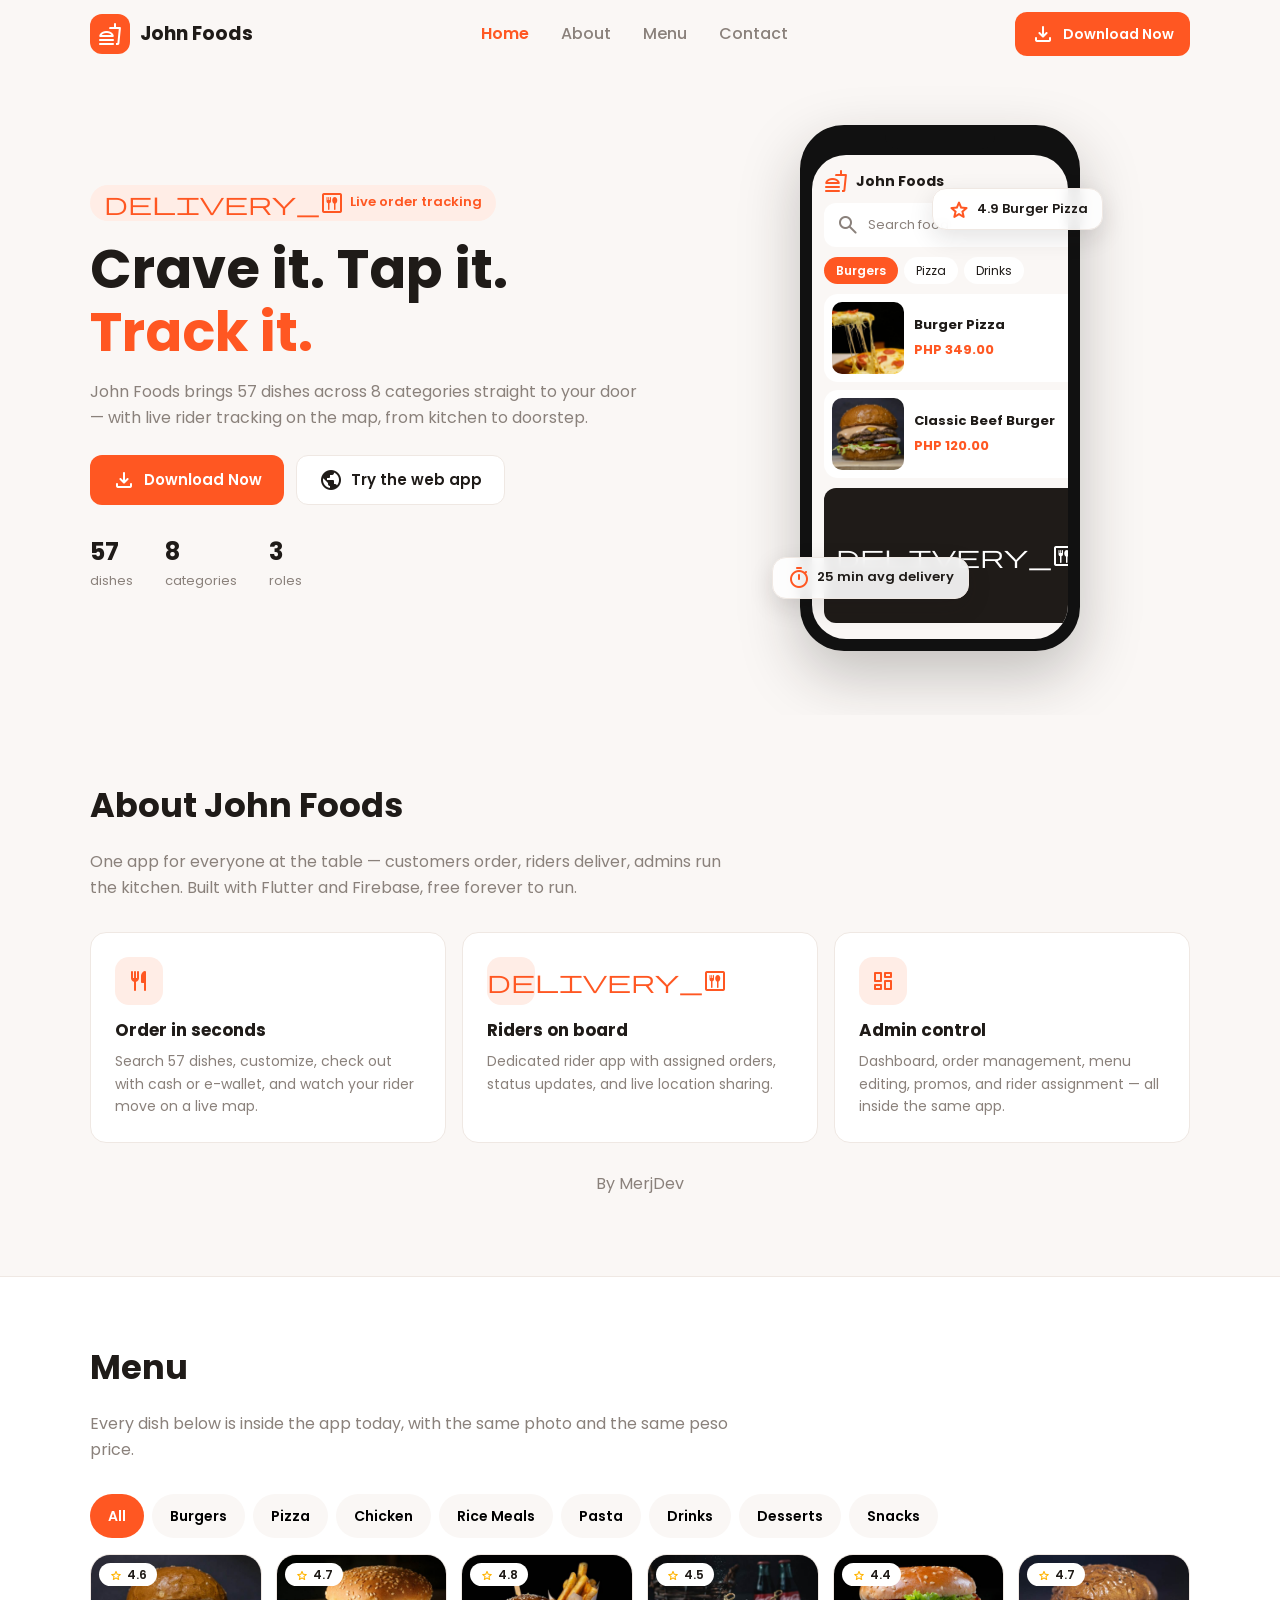
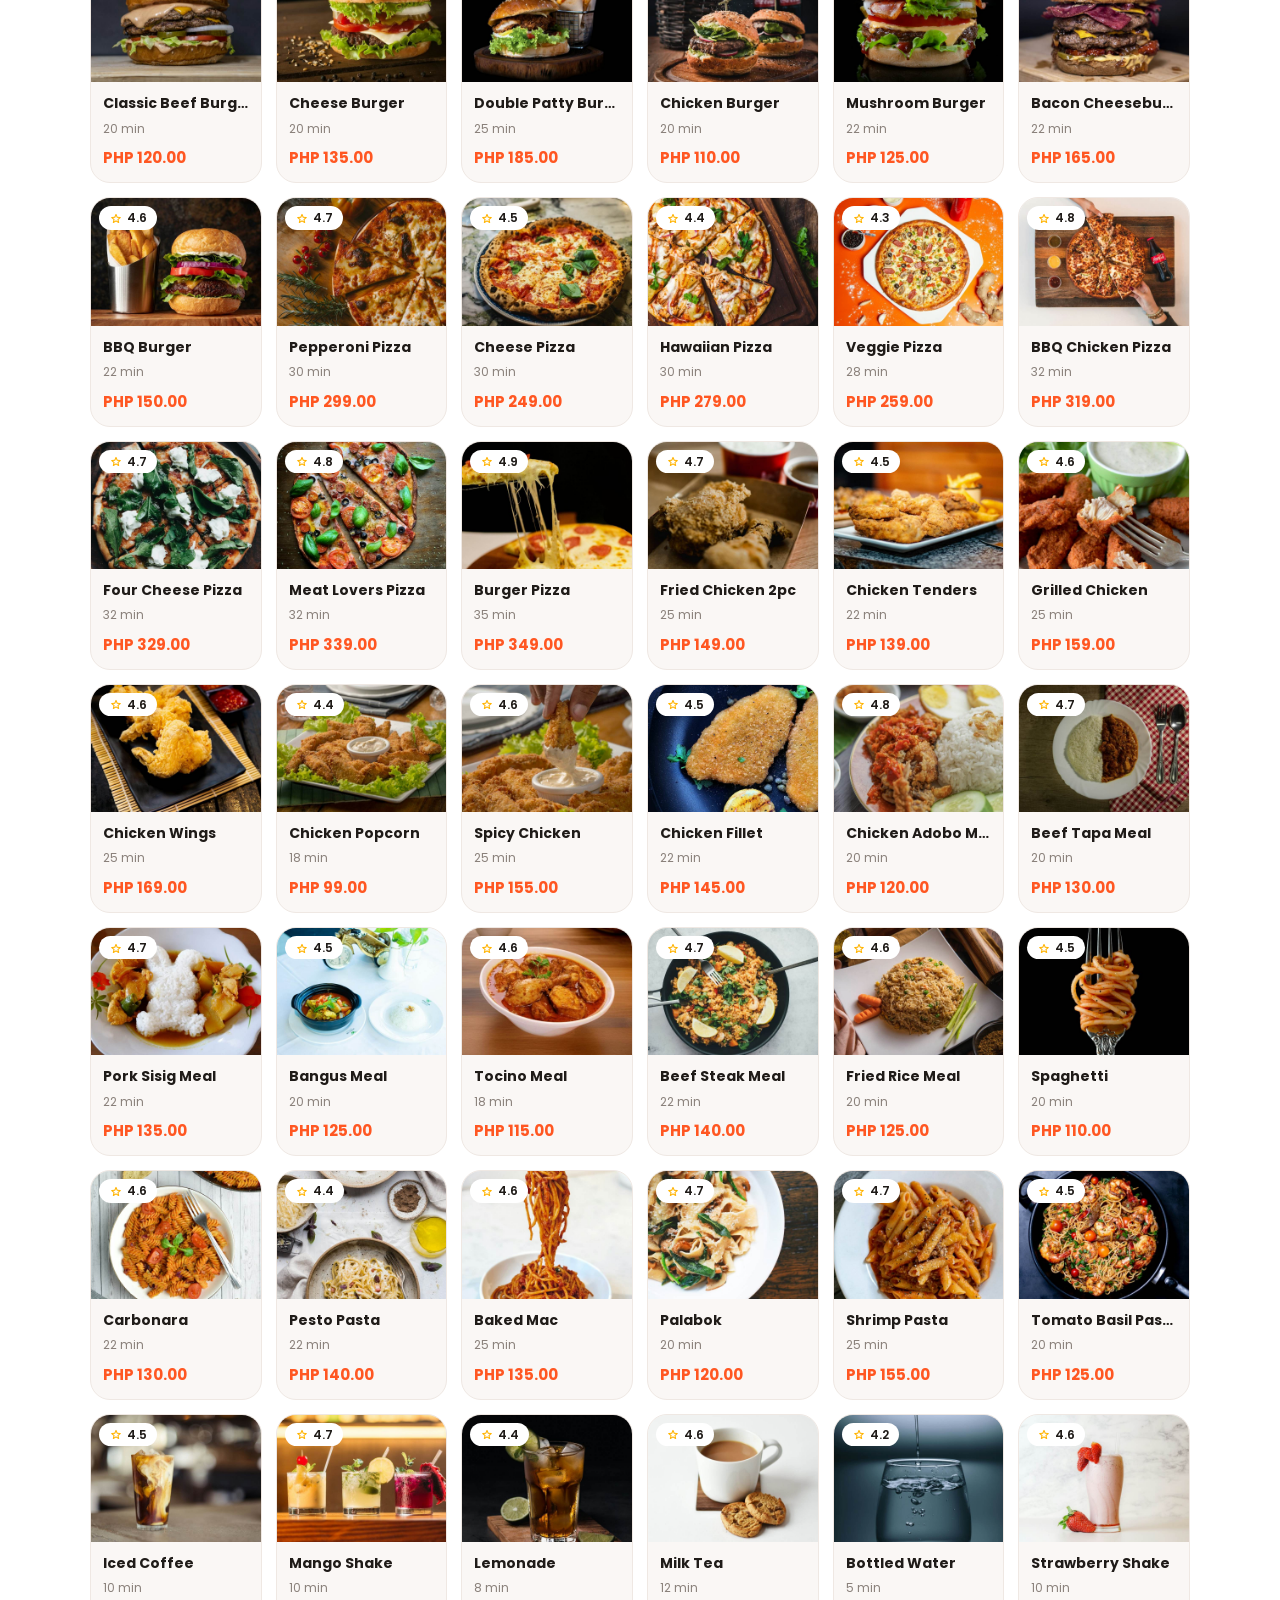
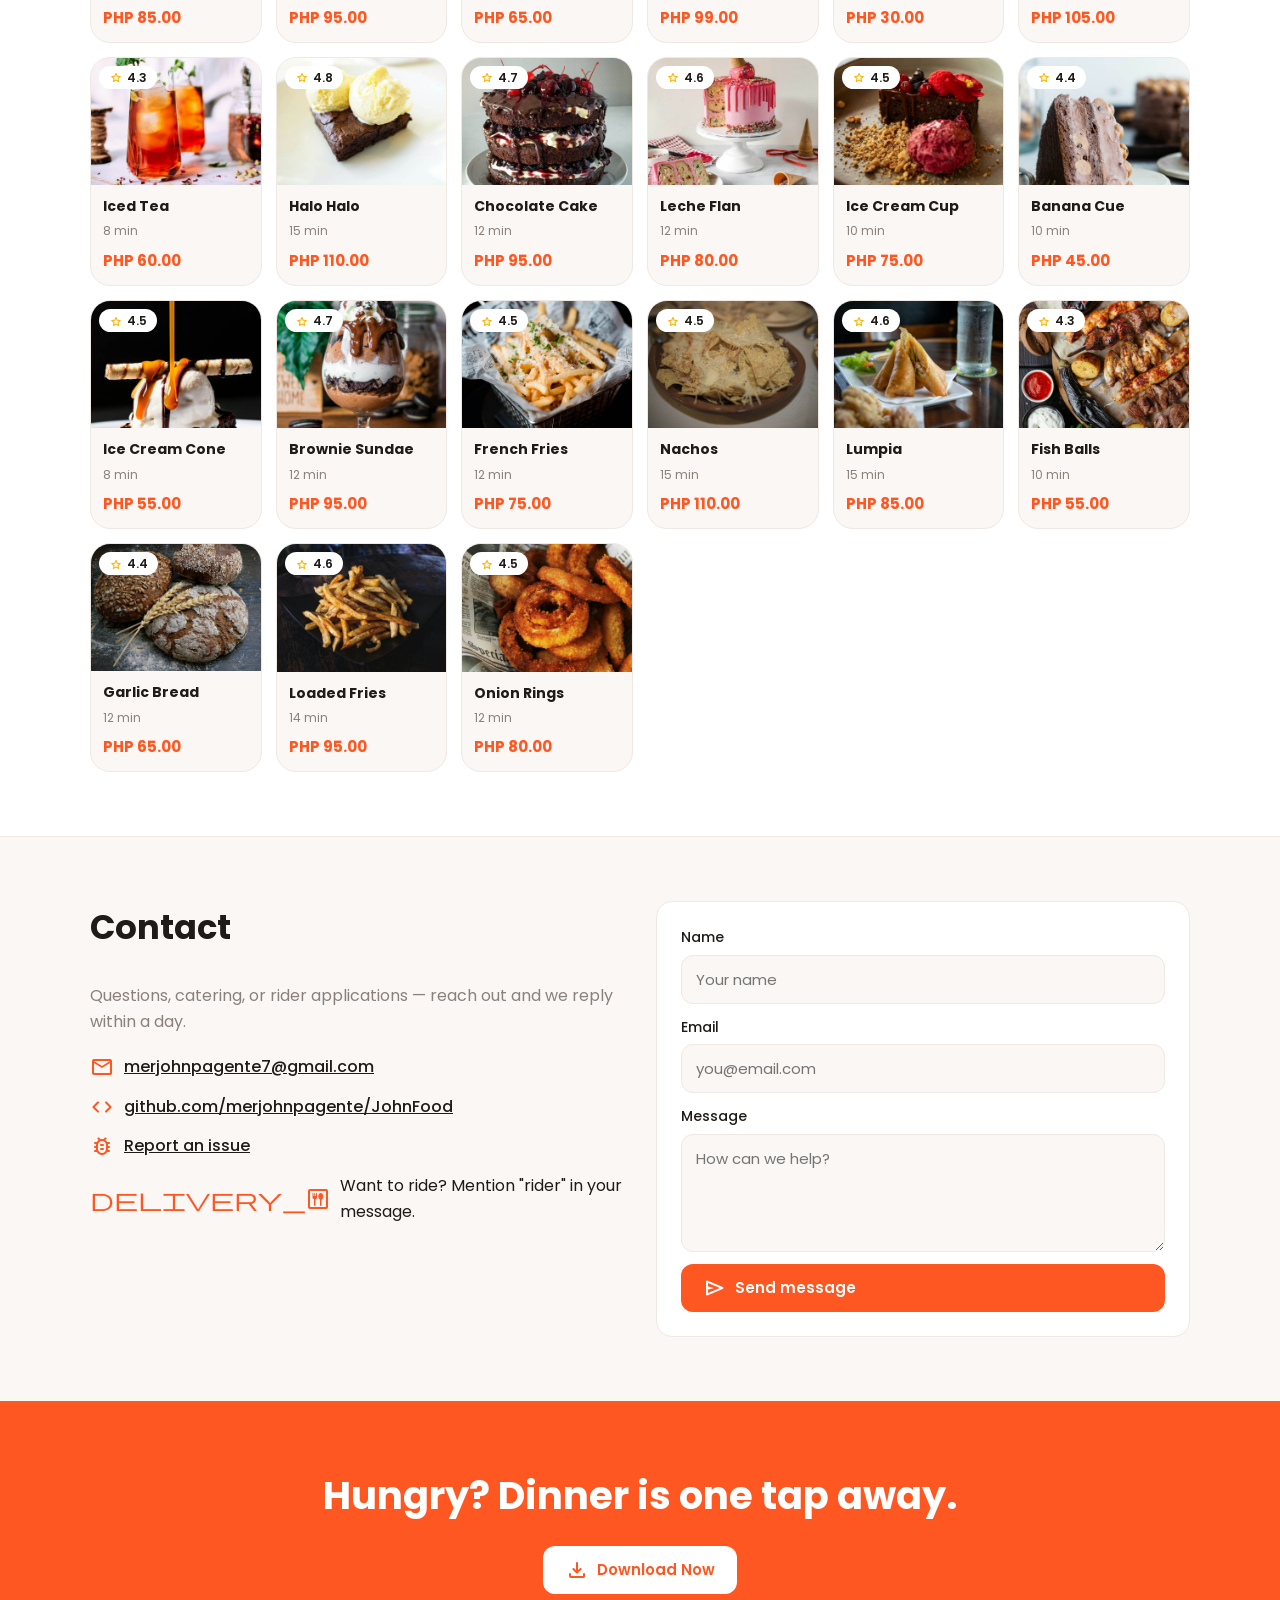
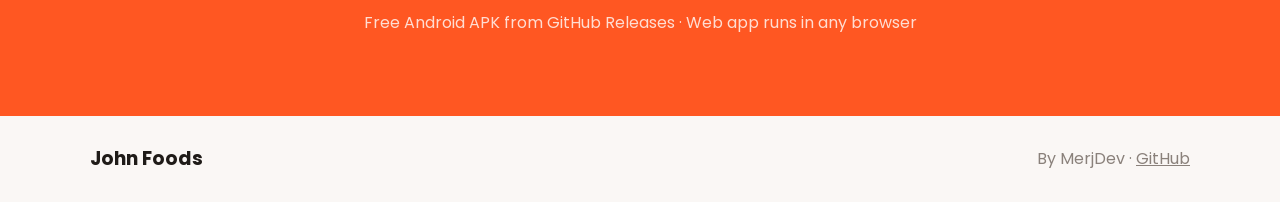
==== landing/index.html @ 08651314 "Static landing page (HTML/CSS/JS): Home About Menu Contact + Download Now" ====
<!DOCTYPE html>
<html lang="en">
<head>
  <meta charset="UTF-8">
  <meta name="viewport" content="width=device-width, initial-scale=1.0">
  <meta name="description" content="John Foods - Crave it. Tap it. Track it. Food delivery with live tracking.">
  <meta name="theme-color" content="#FF5722">
  <link rel="icon" type="image/png" href="assets/icon-192.png">
  <title>John Foods - Crave it. Tap it. Track it.</title>
  <link rel="preconnect" href="https://fonts.googleapis.com">
  <link rel="preconnect" href="https://fonts.gstatic.com" crossorigin>
  <link href="https://fonts.googleapis.com/css2?family=Poppins:wght@400;500;600;700&display=swap" rel="stylesheet">
  <link href="https://fonts.googleapis.com/css2?family=Material+Symbols+Rounded:opsz,wght,FILL,GRAD@20..48,400..700,0..1,-50..200" rel="stylesheet">
  <link rel="stylesheet" href="styles.css">
</head>
<body>
  <header class="nav" id="nav">
    <div class="wrap nav-inner">
      <a class="brand" href="#home" aria-label="John Foods home">
        <span class="brand-icon"><span class="material-symbols-rounded">fastfood</span></span>
        <span class="brand-name">John Foods</span>
      </a>
      <nav class="links" id="navLinks" aria-label="Sections">
        <a href="#home" class="active">Home</a>
        <a href="#about">About</a>
        <a href="#menu">Menu</a>
        <a href="#contact">Contact</a>
      </nav>
      <div class="nav-cta">
        <a class="btn btn-primary btn-sm" href="https://github.com/merjohnpagente/JohnFood/releases/latest">
          <span class="material-symbols-rounded">download</span> Download Now
        </a>
        <button class="burger" id="burger" aria-label="Open menu" aria-expanded="false">
          <span class="material-symbols-rounded">menu</span>
        </button>
      </div>
    </div>
    <div class="drawer" id="drawer">
      <a href="#home">Home</a>
      <a href="#about">About</a>
      <a href="#menu">Menu</a>
      <a href="#contact">Contact</a>
      <a class="btn btn-primary" href="https://github.com/merjohnpagente/JohnFood/releases/latest">
        <span class="material-symbols-rounded">download</span> Download Now
      </a>
    </div>
  </header>

  <main>
    <section class="hero" id="home">
      <div class="wrap hero-grid">
        <div class="hero-copy reveal">
          <span class="pill"><span class="material-symbols-rounded">delivery_dining</span> Live order tracking</span>
          <h1>Crave it. Tap it. <span class="accent">Track it.</span></h1>
          <p class="muted">John Foods brings 57 dishes across 8 categories straight to your door — with live rider tracking on the map, from kitchen to doorstep.</p>
          <div class="cta-row">
            <a class="btn btn-primary" href="https://github.com/merjohnpagente/JohnFood/releases/latest">
              <span class="material-symbols-rounded">download</span> Download Now
            </a>
            <a class="btn btn-outline" href="https://merjohnpagente.github.io/JohnFood/">
              <span class="material-symbols-rounded">public</span> Try the web app
            </a>
          </div>
          <div class="mini-stats">
            <div><strong>57</strong><span>dishes</span></div>
            <div><strong>8</strong><span>categories</span></div>
            <div><strong>3</strong><span>roles</span></div>
          </div>
        </div>
        <div class="hero-phone reveal">
          <div class="phone">
            <div class="phone-notch"></div>
            <div class="phone-screen">
              <div class="app-bar">
                <span class="material-symbols-rounded">fastfood</span>
                <strong>John Foods</strong>
                <span class="material-symbols-rounded">notifications</span>
              </div>
              <div class="app-search"><span class="material-symbols-rounded">search</span> Search food</div>
              <div class="app-chips"><span class="on">Burgers</span><span>Pizza</span><span>Drinks</span></div>
              <div class="app-cards">
                <div class="app-card"><img src="assets/p8.jpg" alt="Burger Pizza" loading="lazy"><div><strong>Burger Pizza</strong><em>PHP 349.00</em></div></div>
                <div class="app-card"><img src="assets/b1.jpg" alt="Classic Beef Burger" loading="lazy"><div><strong>Classic Beef Burger</strong><em>PHP 120.00</em></div></div>
              </div>
              <div class="app-track"><span class="material-symbols-rounded">delivery_dining</span> Rider is on the way · 12 min</div>
            </div>
          </div>
          <div class="float-card f1"><span class="material-symbols-rounded">star</span> 4.9 Burger Pizza</div>
          <div class="float-card f2"><span class="material-symbols-rounded">timer</span> 25 min avg delivery</div>
        </div>
      </div>
    </section>

    <section class="section" id="about">
      <div class="wrap">
        <div class="sec-head reveal">
          <h2>About John Foods</h2>
          <p class="muted">One app for everyone at the table — customers order, riders deliver, admins run the kitchen. Built with Flutter and Firebase, free forever to run.</p>
        </div>
        <div class="cards3">
          <div class="card reveal">
            <span class="card-icon"><span class="material-symbols-rounded">restaurant</span></span>
            <h3>Order in seconds</h3>
            <p class="muted">Search 57 dishes, customize, check out with cash or e-wallet, and watch your rider move on a live map.</p>
          </div>
          <div class="card reveal">
            <span class="card-icon"><span class="material-symbols-rounded">delivery_dining</span></span>
            <h3>Riders on board</h3>
            <p class="muted">Dedicated rider app with assigned orders, status updates, and live location sharing.</p>
          </div>
          <div class="card reveal">
            <span class="card-icon"><span class="material-symbols-rounded">dashboard</span></span>
            <h3>Admin control</h3>
            <p class="muted">Dashboard, order management, menu editing, promos, and rider assignment — all inside the same app.</p>
          </div>
        </div>
        <p class="credit reveal">By MerjDev</p>
      </div>
    </section>

    <section class="section tint" id="menu">
      <div class="wrap">
        <div class="sec-head reveal">
          <h2>Menu</h2>
          <p class="muted">Every dish below is inside the app today, with the same photo and the same peso price.</p>
        </div>
        <div class="chips" id="chips" role="tablist" aria-label="Categories"></div>
        <div class="grid" id="grid"></div>
      </div>
    </section>

    <section class="section" id="contact">
      <div class="wrap contact-grid">
        <div class="reveal">
          <h2>Contact</h2>
          <p class="muted">Questions, catering, or rider applications — reach out and we reply within a day.</p>
          <ul class="contact-list">
            <li><span class="material-symbols-rounded">mail</span> <a href="mailto:merjohnpagente7@gmail.com">merjohnpagente7@gmail.com</a></li>
            <li><span class="material-symbols-rounded">code</span> <a href="https://github.com/merjohnpagente/JohnFood">github.com/merjohnpagente/JohnFood</a></li>
            <li><span class="material-symbols-rounded">bug_report</span> <a href="https://github.com/merjohnpagente/JohnFood/issues">Report an issue</a></li>
            <li><span class="material-symbols-rounded">delivery_dining</span> <span>Want to ride? Mention "rider" in your message.</span></li>
          </ul>
        </div>
        <form class="card reveal" id="contactForm">
          <label>Name<input name="name" required autocomplete="name" placeholder="Your name"></label>
          <label>Email<input name="email" type="email" required autocomplete="email" inputmode="email" placeholder="you@email.com"></label>
          <label>Message<textarea name="message" rows="4" required placeholder="How can we help?"></textarea></label>
          <button class="btn btn-primary" type="submit"><span class="material-symbols-rounded">send</span> Send message</button>
        </form>
      </div>
    </section>

    <section class="cta">
      <div class="wrap reveal">
        <h2>Hungry? Dinner is one tap away.</h2>
        <a class="btn btn-light" href="https://github.com/merjohnpagente/JohnFood/releases/latest">
          <span class="material-symbols-rounded">download</span> Download Now
        </a>
        <p class="muted-light">Free Android APK from GitHub Releases · Web app runs in any browser</p>
      </div>
    </section>
  </main>

  <footer>
    <div class="wrap foot">
      <span class="brand-name">John Foods</span>
      <span class="muted">By MerjDev · <a href="https://github.com/merjohnpagente/JohnFood">GitHub</a></span>
    </div>
  </footer>

  <script src="menu.js"></script>
  <script src="app.js"></script>
</body>
</html>
---- landing/styles.css ----
:root {
  --primary: #FF5722;
  --primary-dark: #E64A19;
  --ink: #1F1B18;
  --muted: #8A817B;
  --canvas: #FAF7F5;
  --tint: #FFEDE6;
  --white: #FFFFFF;
  --border: #EFE8E3;
  --radius: 16px;
  --max: 1100px;
}

* { box-sizing: border-box; }

html { scroll-behavior: smooth; }

body {
  margin: 0;
  font-family: 'Poppins', system-ui, sans-serif;
  color: var(--ink);
  background: var(--canvas);
  line-height: 1.6;
}

img { display: block; max-width: 100%; }

a { color: inherit; }

.wrap {
  width: min(var(--max), 100% - 32px);
  margin-inline: auto;
}

.muted { color: var(--muted); }
.muted-light { color: rgba(255, 255, 255, .8); }
.accent { color: var(--primary); }

/* Buttons */
.btn {
  display: inline-flex;
  align-items: center;
  gap: 8px;
  min-height: 48px;
  padding: 12px 22px;
  border-radius: 12px;
  font-weight: 600;
  font-size: 15px;
  text-decoration: none;
  border: 0;
  cursor: pointer;
  font-family: inherit;
}
.btn-primary { background: var(--primary); color: #fff; }
.btn-primary:hover { background: var(--primary-dark); }
.btn-outline { background: #fff; color: var(--ink); border: 1px solid var(--border); }
.btn-light { background: #fff; color: var(--primary); }
.btn-sm { min-height: 44px; padding: 10px 16px; font-size: 14px; }

/* Nav */
.nav {
  position: sticky;
  top: 0;
  z-index: 50;
  background: rgba(250, 247, 245, .92);
  backdrop-filter: blur(8px);
  border-bottom: 1px solid transparent;
}
.nav.scrolled { border-bottom-color: var(--border); }
.nav-inner {
  display: flex;
  align-items: center;
  gap: 24px;
  height: 68px;
}
.brand { display: flex; align-items: center; gap: 10px; text-decoration: none; }
.brand-icon {
  width: 40px;
  height: 40px;
  border-radius: 12px;
  background: var(--primary);
  color: #fff;
  display: grid;
  place-items: center;
}
.brand-name { font-weight: 700; font-size: 19px; }
.links { display: flex; gap: 4px; margin-inline: auto; }
.links a {
  text-decoration: none;
  padding: 10px 14px;
  border-radius: 10px;
  color: var(--muted);
  font-weight: 500;
}
.links a:hover { color: var(--ink); background: var(--tint); }
.links a.active { color: var(--primary); font-weight: 600; }
.nav-cta { display: flex; align-items: center; gap: 8px; }
.burger { display: none; background: none; border: 0; cursor: pointer; min-width: 48px; min-height: 48px; }
.drawer { display: none; }

/* Hero */
.hero { padding: 56px 0 64px; overflow: clip; }
.hero-grid {
  display: grid;
  grid-template-columns: 1.05fr .95fr;
  gap: 48px;
  align-items: center;
}
.pill {
  display: inline-flex;
  align-items: center;
  gap: 6px;
  background: var(--tint);
  color: var(--primary);
  font-size: 13px;
  font-weight: 600;
  padding: 6px 14px;
  border-radius: 999px;
}
.hero h1 { font-size: clamp(2rem, 5vw, 3.4rem); line-height: 1.15; margin: 16px 0 12px; }
.cta-row { display: flex; gap: 12px; flex-wrap: wrap; margin-top: 24px; }
.mini-stats { display: flex; gap: 32px; margin-top: 28px; }
.mini-stats div { display: grid; }
.mini-stats strong { font-size: 24px; }
.mini-stats span { color: var(--muted); font-size: 13px; }

/* Phone mockup */
.hero-phone { position: relative; justify-self: center; }
.phone {
  width: 280px;
  border-radius: 44px;
  background: #111;
  padding: 12px;
  box-shadow: 0 24px 60px rgba(31, 27, 24, .25);
}
.phone-notch {
  width: 110px;
  height: 24px;
  background: #111;
  border-radius: 0 0 14px 14px;
  margin: -12px auto 6px;
  position: relative;
  z-index: 2;
}
.phone-screen {
  background: var(--canvas);
  border-radius: 34px;
  overflow: hidden;
  padding: 14px 12px 16px;
  display: grid;
  gap: 10px;
}
.app-bar { display: flex; align-items: center; gap: 8px; color: var(--primary); }
.app-bar strong { color: var(--ink); font-size: 14px; flex: 1; }
.app-search {
  background: #fff;
  border-radius: 12px;
  padding: 10px 12px;
  display: flex;
  gap: 8px;
  align-items: center;
  color: var(--muted);
  font-size: 13px;
}
.app-chips { display: flex; gap: 6px; }
.app-chips span { background: #fff; border-radius: 999px; padding: 4px 12px; font-size: 12px; }
.app-chips .on { background: var(--primary); color: #fff; font-weight: 600; }
.app-cards { display: grid; gap: 8px; }
.app-card {
  background: #fff;
  border-radius: 14px;
  overflow: hidden;
  display: grid;
  grid-template-columns: 72px 1fr;
  gap: 10px;
  padding: 8px;
  align-items: center;
}
.app-card img { width: 72px; height: 72px; object-fit: cover; border-radius: 10px; }
.app-card strong { display: block; font-size: 13px; }
.app-card em { font-style: normal; color: var(--primary); font-weight: 700; font-size: 13px; }
.app-track {
  background: var(--ink);
  color: #fff;
  border-radius: 12px;
  padding: 10px 12px;
  display: flex;
  gap: 8px;
  align-items: center;
  font-size: 12px;
}
.float-card {
  position: absolute;
  background: rgba(255, 255, 255, .9);
  backdrop-filter: blur(6px);
  border: 1px solid var(--border);
  border-radius: 14px;
  padding: 8px 14px;
  display: flex;
  gap: 6px;
  align-items: center;
  font-size: 13px;
  font-weight: 600;
  box-shadow: 0 8px 24px rgba(31, 27, 24, .12);
}
.float-card .material-symbols-rounded { color: var(--primary); }
.f1 { top: 12%; right: -8%; }
.f2 { bottom: 10%; left: -10%; }

/* Sections */
.section { padding: 64px 0; }
.section.tint { background: #fff; border-block: 1px solid var(--border); }
.sec-head { max-width: 640px; margin-bottom: 32px; }
.sec-head h2 { font-size: clamp(1.5rem, 3.5vw, 2.1rem); margin: 0 0 8px; }
.cards3 { display: grid; grid-template-columns: repeat(3, 1fr); gap: 16px; }
.card {
  background: #fff;
  border: 1px solid var(--border);
  border-radius: var(--radius);
  padding: 24px;
}
.card-icon {
  width: 48px;
  height: 48px;
  border-radius: 14px;
  background: var(--tint);
  color: var(--primary);
  display: grid;
  place-items: center;
  margin-bottom: 12px;
}
.card h3 { margin: 0 0 6px; font-size: 17px; }
.card p { margin: 0; font-size: 14px; }
.credit { text-align: center; color: var(--muted); margin-top: 28px; }

/* Menu */
.chips { display: flex; gap: 8px; overflow-x: auto; padding-bottom: 16px; }
.chips button {
  border: 0;
  background: var(--canvas);
  border-radius: 999px;
  padding: 10px 18px;
  font-family: inherit;
  font-weight: 600;
  font-size: 14px;
  white-space: nowrap;
  cursor: pointer;
  min-height: 44px;
}
.chips button.on { background: var(--primary); color: #fff; }
.grid {
  display: grid;
  grid-template-columns: repeat(auto-fill, minmax(170px, 1fr));
  gap: 14px;
}
.dish {
  background: var(--canvas);
  border: 1px solid var(--border);
  border-radius: 20px;
  overflow: hidden;
}
.dish .ph { position: relative; aspect-ratio: 4 / 3; background: var(--tint); }
.dish img { width: 100%; height: 100%; object-fit: cover; }
.dish .rate {
  position: absolute;
  top: 8px;
  left: 8px;
  background: #fff;
  border-radius: 999px;
  padding: 2px 10px;
  font-size: 12px;
  font-weight: 600;
  display: flex;
  gap: 4px;
  align-items: center;
}
.dish .rate .material-symbols-rounded { font-size: 14px; color: #FFB300; }
.dish .info { padding: 10px 12px 12px; }
.dish strong { display: block; font-size: 14px; white-space: nowrap; overflow: hidden; text-overflow: ellipsis; }
.dish .time { font-size: 12px; color: var(--muted); }
.dish .price { color: var(--primary); font-weight: 700; font-size: 15px; margin-top: 6px; display: block; }

/* Contact */
.contact-grid { display: grid; grid-template-columns: 1fr 1fr; gap: 32px; }
.contact-grid h2 { font-size: clamp(1.5rem, 3.5vw, 2.1rem); margin-top: 0; }
.contact-list { list-style: none; padding: 0; display: grid; gap: 14px; margin-top: 20px; }
.contact-list li { display: flex; gap: 10px; align-items: center; }
.contact-list .material-symbols-rounded { color: var(--primary); }
.contact-list a { font-weight: 500; }
#contactForm { display: grid; gap: 12px; align-content: start; }
#contactForm label { display: grid; gap: 6px; font-size: 14px; font-weight: 500; }
#contactForm input, #contactForm textarea {
  font-family: inherit;
  font-size: 15px;
  border: 1px solid var(--border);
  border-radius: 12px;
  padding: 12px 14px;
  width: 100%;
  background: var(--canvas);
}
#contactForm input:focus, #contactForm textarea:focus {
  outline: 2px solid var(--primary);
  outline-offset: -1px;
}

/* CTA + footer */
.cta { background: var(--primary); color: #fff; text-align: center; padding: 64px 0; }
.cta h2 { margin: 0 0 20px; font-size: clamp(1.5rem, 4vw, 2.4rem); }
footer { padding: 28px 0; }
.foot { display: flex; justify-content: space-between; gap: 12px; flex-wrap: wrap; align-items: center; }

/* Reveal */
.reveal { opacity: 0; transform: translateY(16px); transition: opacity .25s ease-out, transform .25s ease-out; }
.reveal.in { opacity: 1; transform: none; }
@media (prefers-reduced-motion: reduce) {
  html { scroll-behavior: auto; }
  .reveal { opacity: 1; transform: none; transition: none; }
}

/* Responsive */
@media (max-width: 900px) {
  .hero-grid { grid-template-columns: 1fr; gap: 40px; }
  .hero-phone { order: 2; }
  .cards3 { grid-template-columns: 1fr; }
  .contact-grid { grid-template-columns: 1fr; }
  .f1 { right: 0; }
  .f2 { left: 0; }
}
@media (max-width: 719px) {
  .links { display: none; }
  .nav-cta .btn { display: none; }
  .burger { display: block; }
  .drawer {
    display: grid;
    gap: 4px;
    padding: 8px 16px 16px;
    border-top: 1px solid var(--border);
    background: var(--canvas);
  }
  .drawer.open { display: grid; }
  .drawer a:not(.btn) {
    text-decoration: none;
    padding: 12px 8px;
    font-weight: 500;
  }
  .drawer .btn { justify-content: center; margin-top: 8px; }
  .nav-inner { gap: 12px; }
  .cta-row .btn { flex: 1; justify-content: center; }
  .hero { padding: 36px 0 48px; }
  .section { padding: 48px 0; }
}
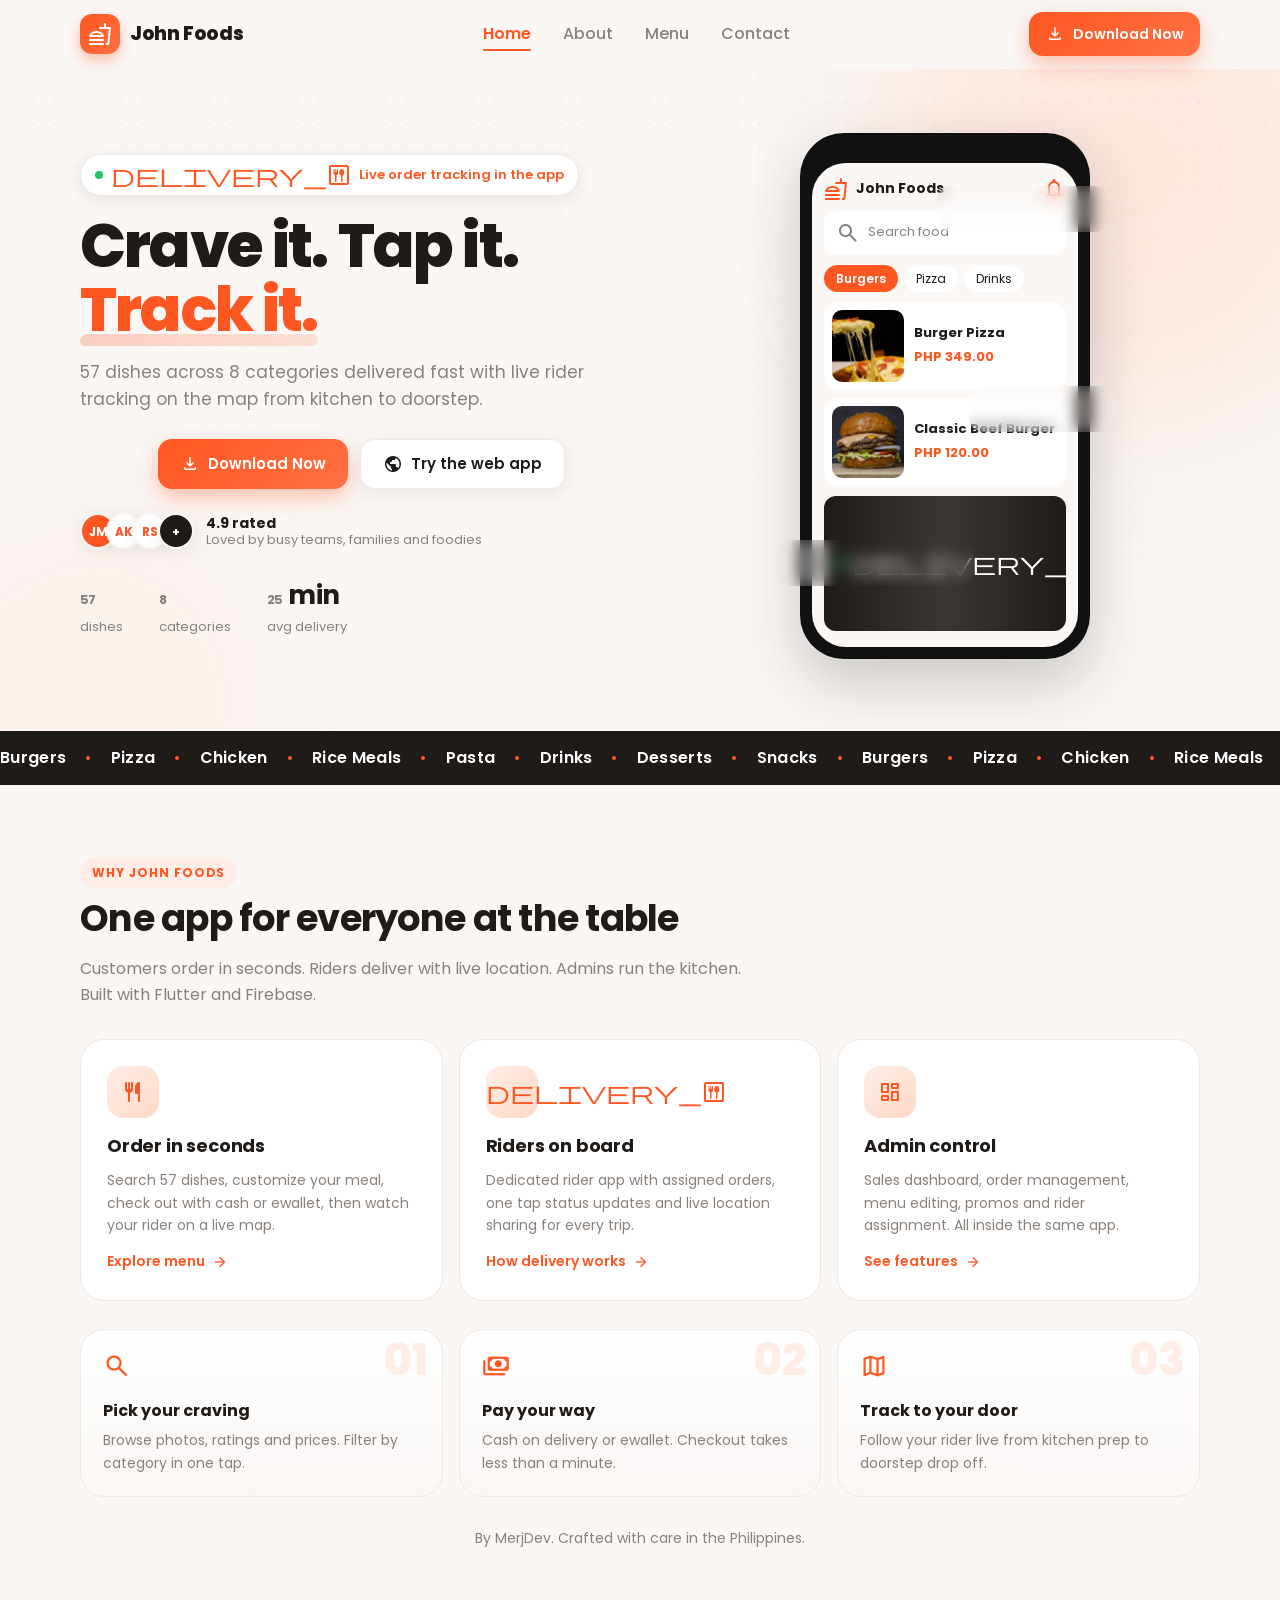
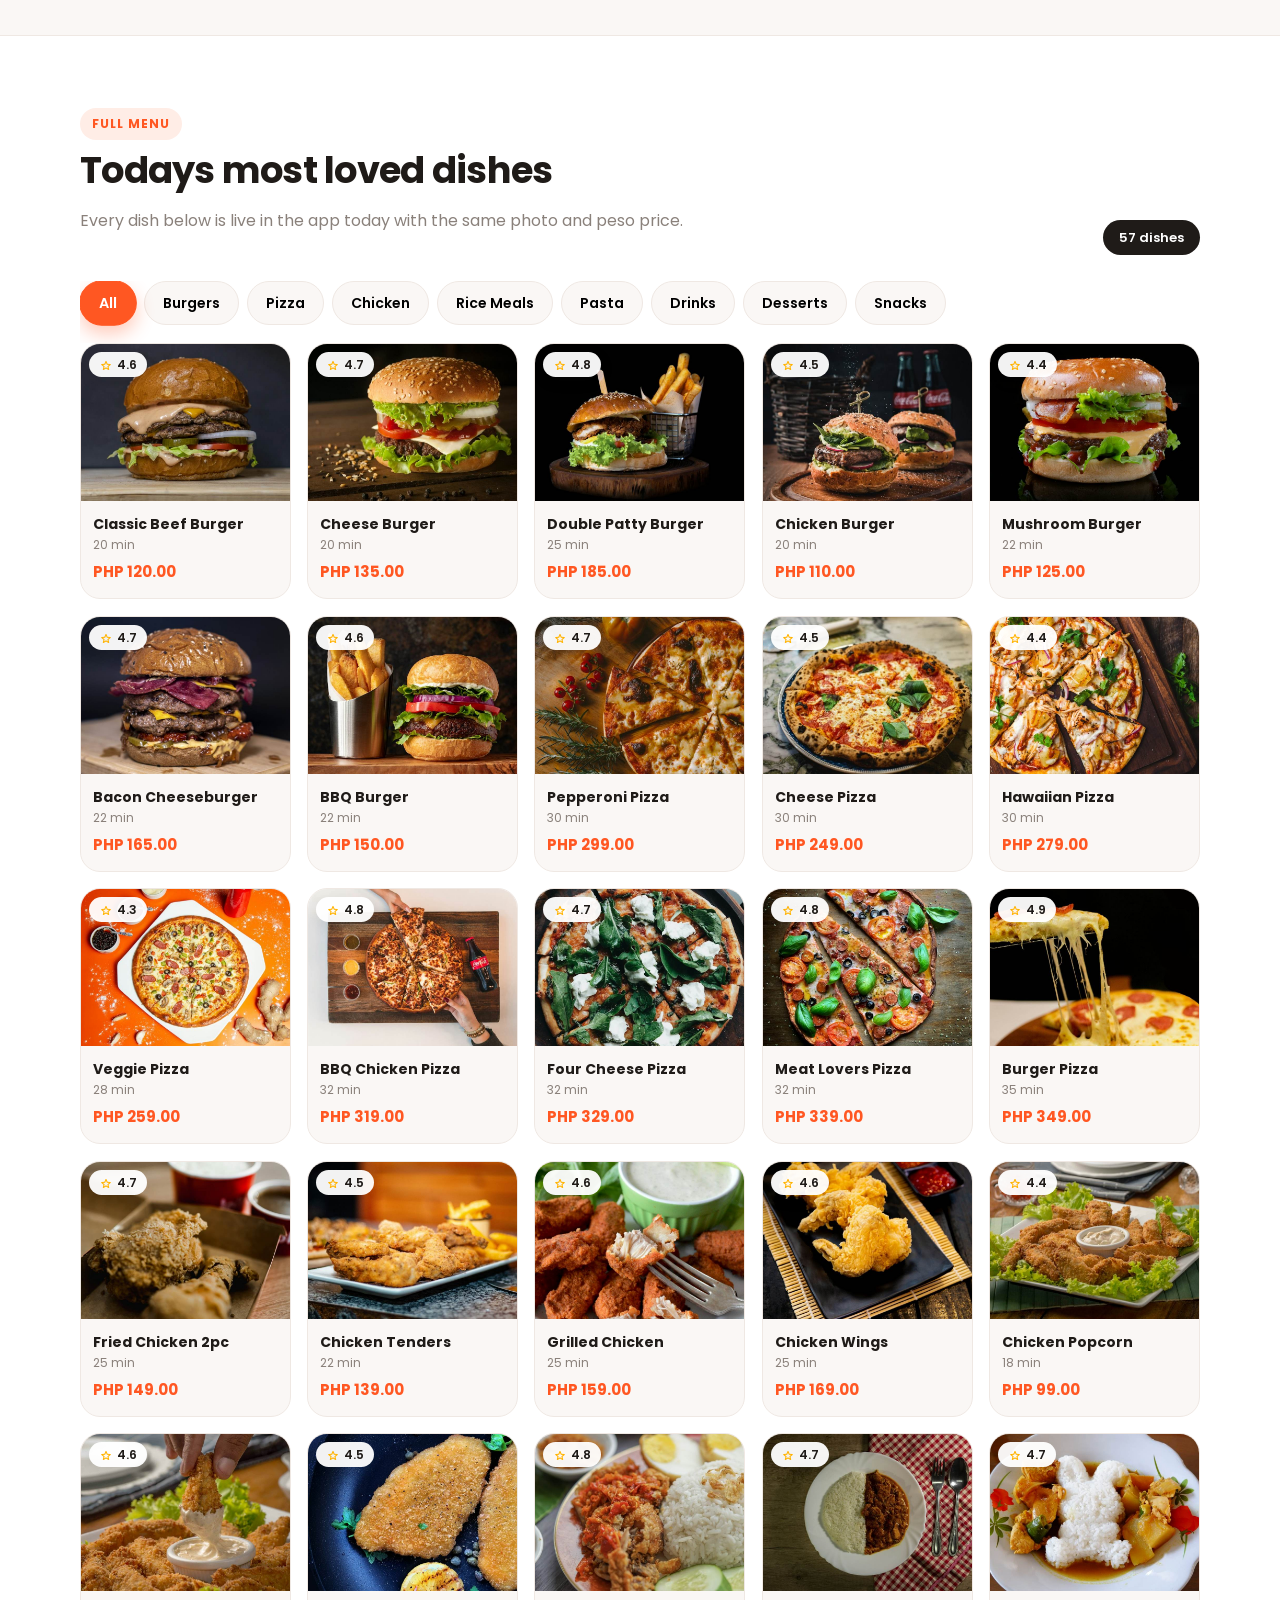
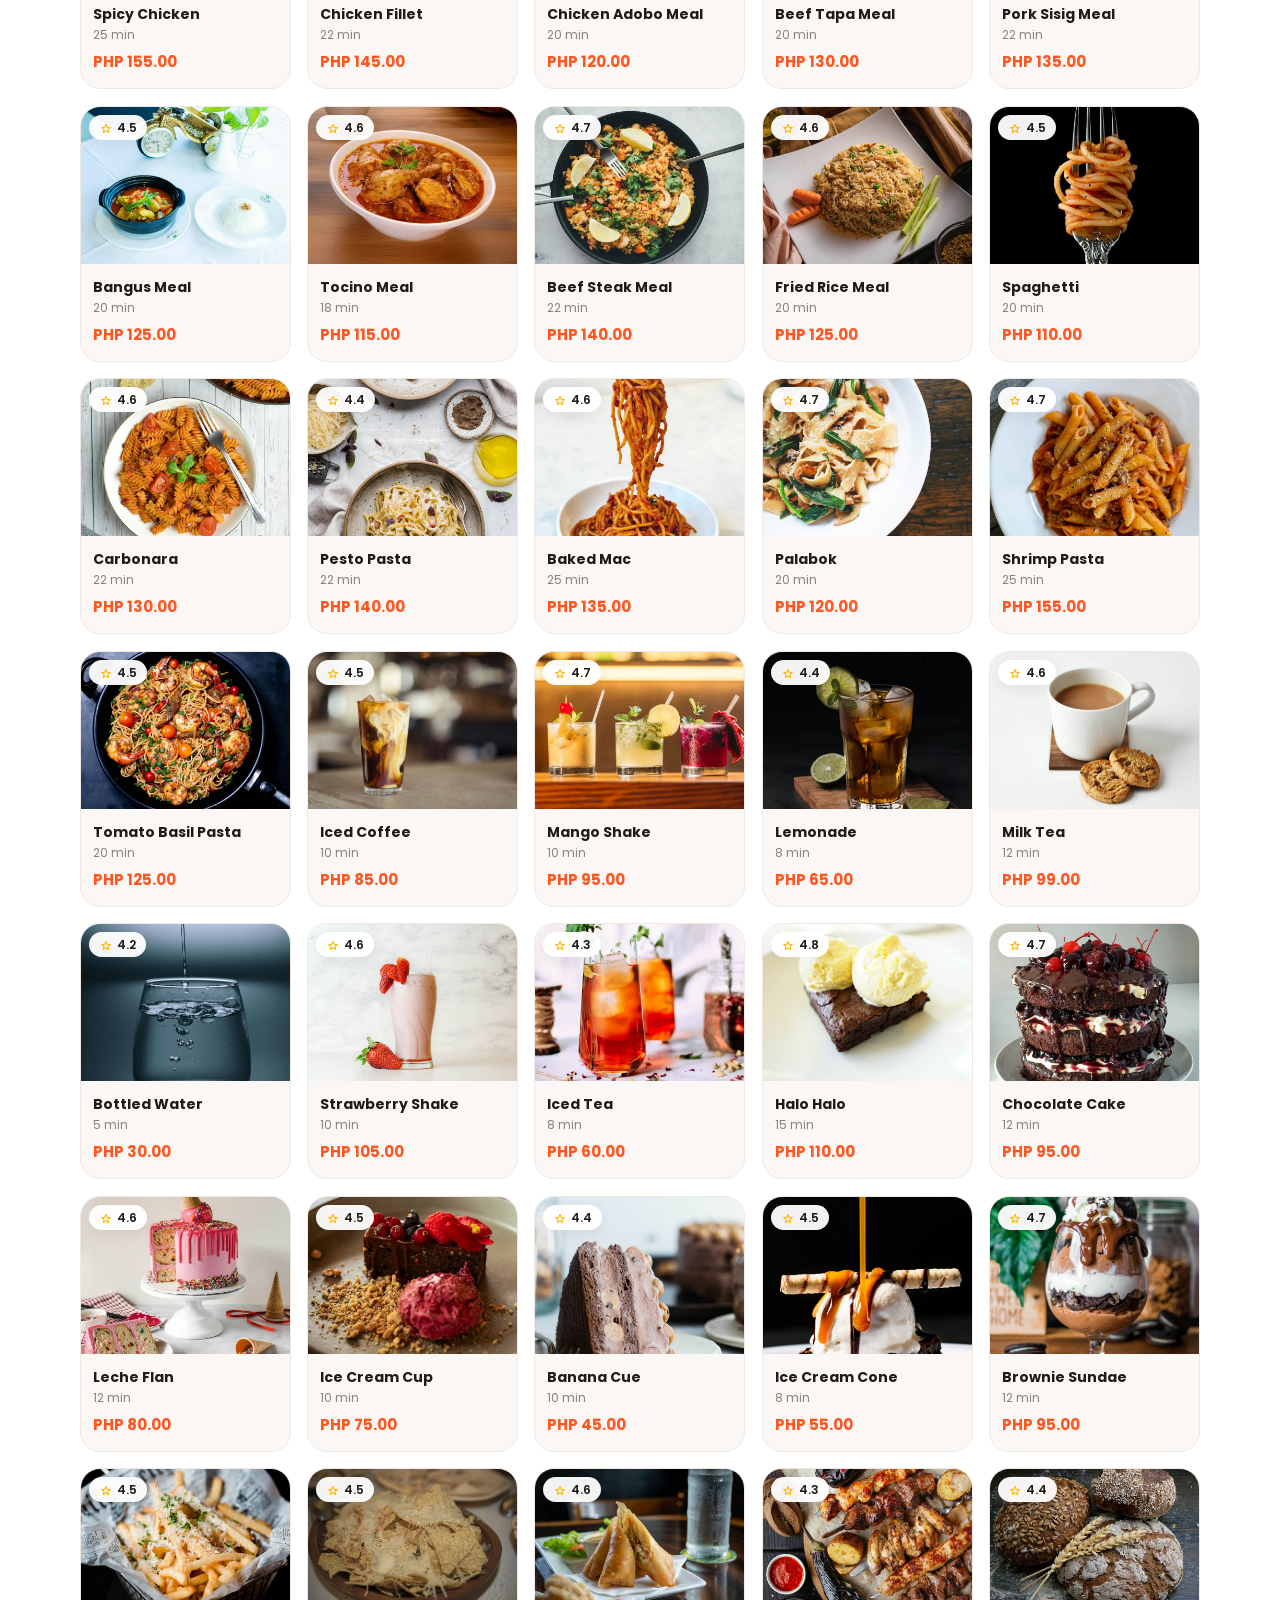
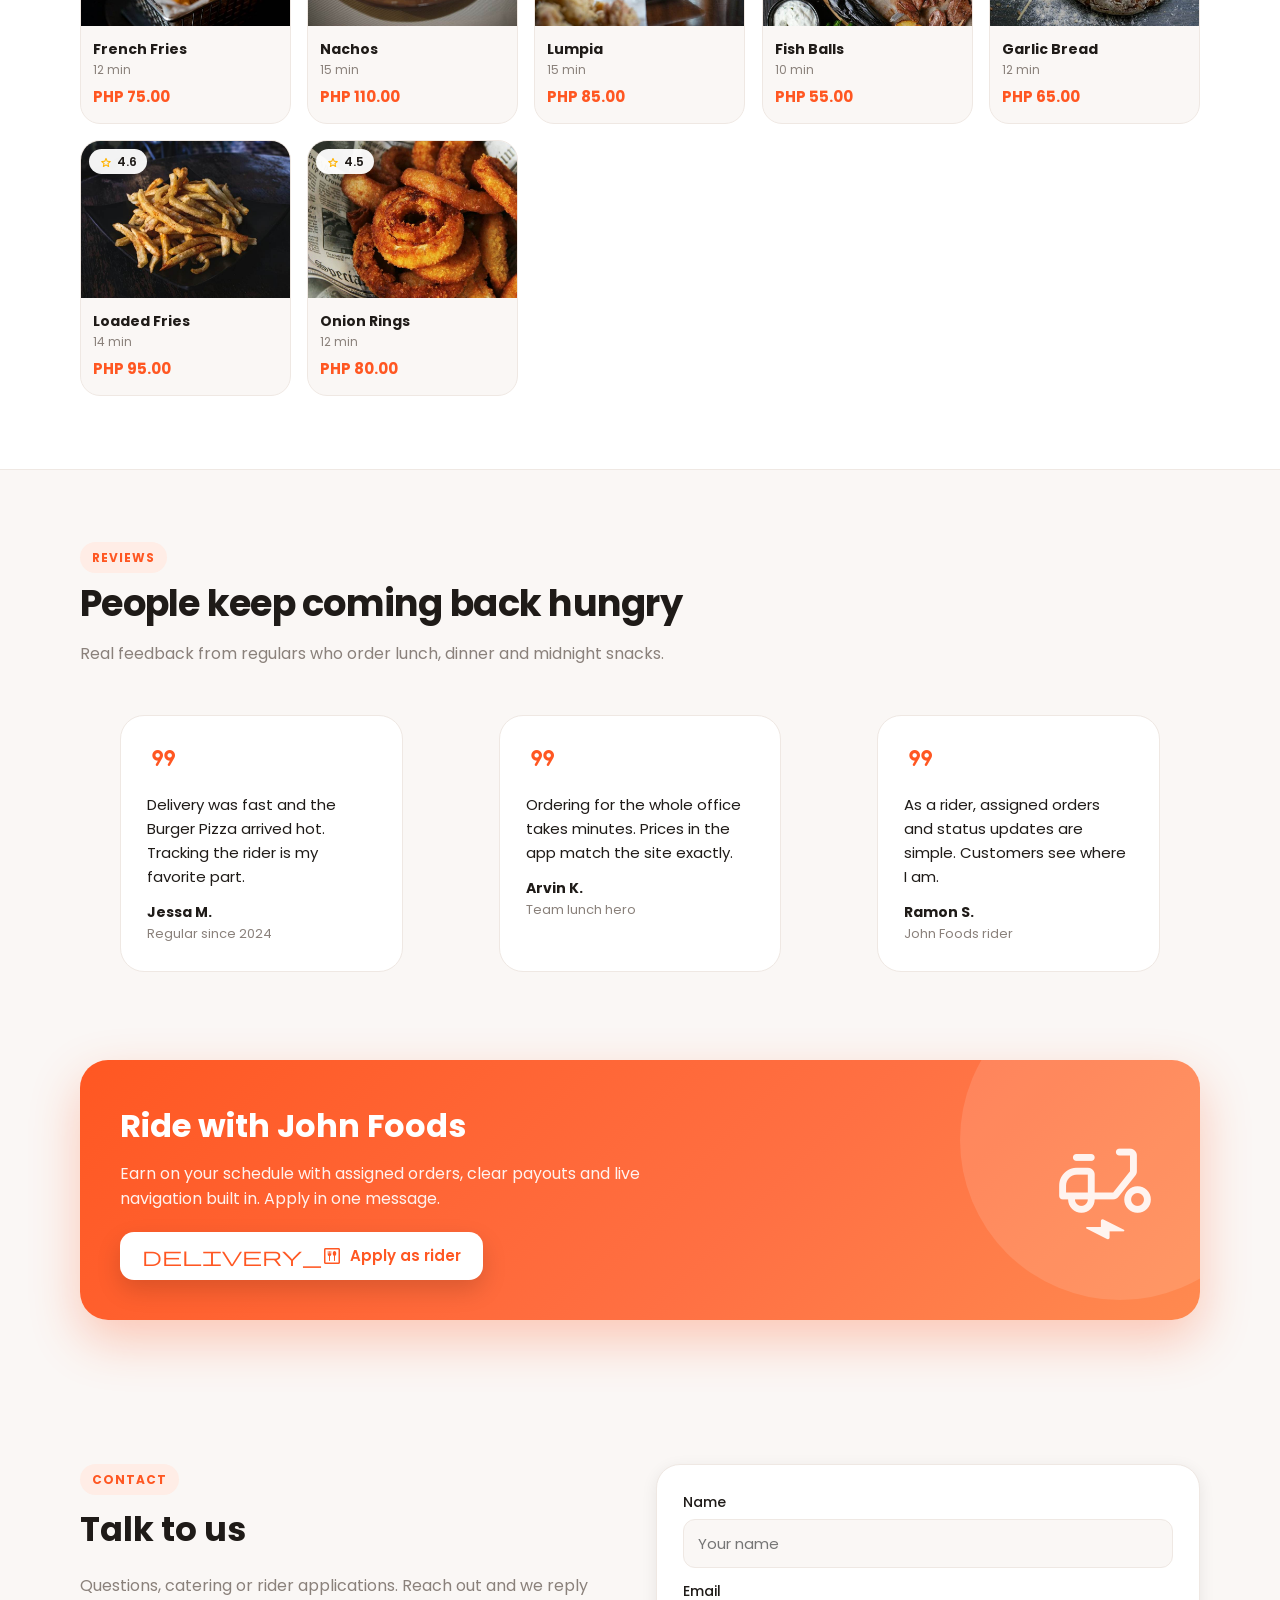
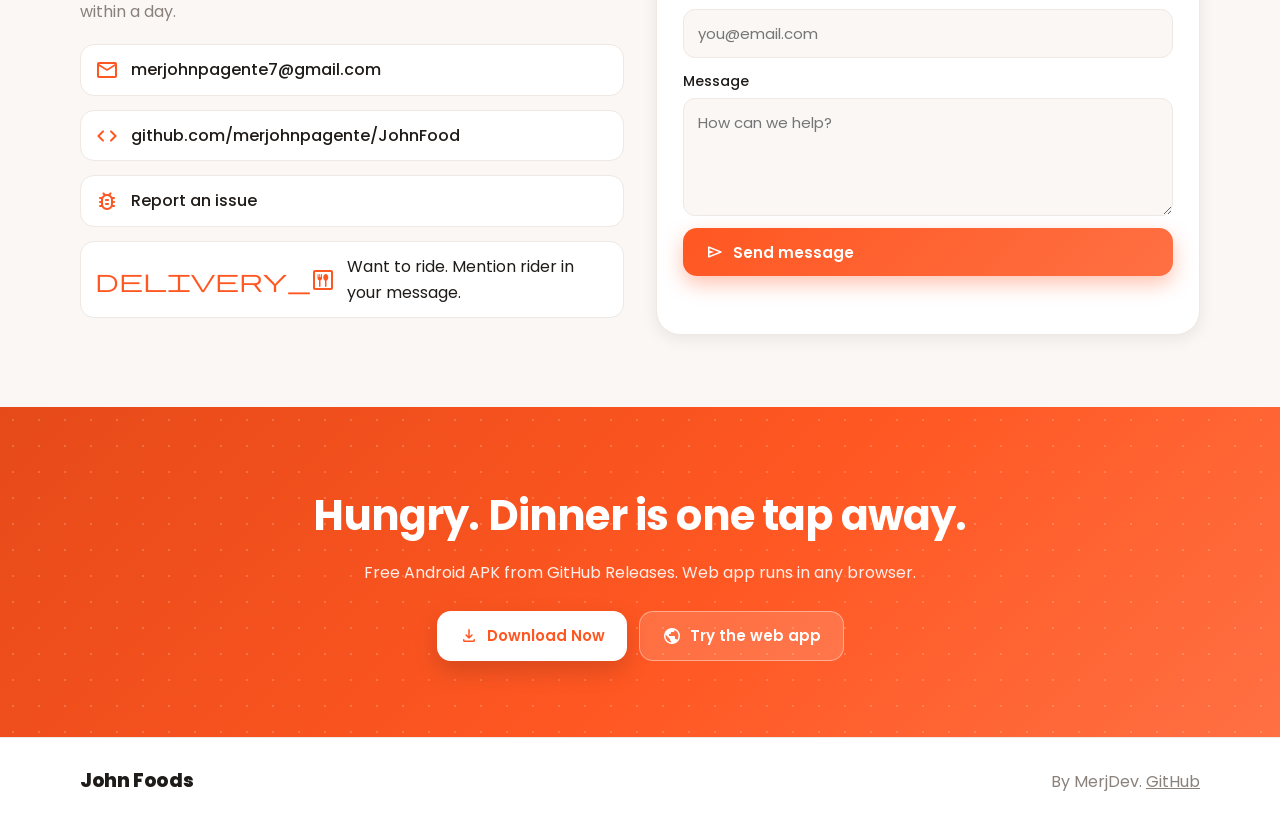
==== commit 82e8cbfe: "Landing: pro animations, hover system, no em dash" ====
--- a/landing/index.html
+++ b/landing/index.html
@@ -3,17 +3,19 @@
 <head>
   <meta charset="UTF-8">
   <meta name="viewport" content="width=device-width, initial-scale=1.0">
-  <meta name="description" content="John Foods - Crave it. Tap it. Track it. Food delivery with live tracking.">
+  <meta name="description" content="John Foods. Crave it. Tap it. Track it. Food delivery with live tracking.">
   <meta name="theme-color" content="#FF5722">
   <link rel="icon" type="image/png" href="assets/icon-192.png">
-  <title>John Foods - Crave it. Tap it. Track it.</title>
+  <title>John Foods. Crave it. Tap it. Track it.</title>
   <link rel="preconnect" href="https://fonts.googleapis.com">
   <link rel="preconnect" href="https://fonts.gstatic.com" crossorigin>
-  <link href="https://fonts.googleapis.com/css2?family=Poppins:wght@400;500;600;700&display=swap" rel="stylesheet">
+  <link href="https://fonts.googleapis.com/css2?family=Poppins:wght@400;500;600;700;800&display=swap" rel="stylesheet">
   <link href="https://fonts.googleapis.com/css2?family=Material+Symbols+Rounded:opsz,wght,FILL,GRAD@20..48,400..700,0..1,-50..200" rel="stylesheet">
   <link rel="stylesheet" href="styles.css">
 </head>
 <body>
+  <div class="progress" id="progress" aria-hidden="true"></div>
+
   <header class="nav" id="nav">
     <div class="wrap nav-inner">
       <a class="brand" href="#home" aria-label="John Foods home">
@@ -27,7 +29,7 @@
         <a href="#contact">Contact</a>
       </nav>
       <div class="nav-cta">
-        <a class="btn btn-primary btn-sm" href="https://github.com/merjohnpagente/JohnFood/releases/latest">
+        <a class="btn btn-primary btn-sm magnetic" href="https://github.com/merjohnpagente/JohnFood/releases/latest">
           <span class="material-symbols-rounded">download</span> Download Now
         </a>
         <button class="burger" id="burger" aria-label="Open menu" aria-expanded="false">
@@ -48,115 +50,209 @@
 
   <main>
     <section class="hero" id="home">
+      <div class="hero-bg" aria-hidden="true">
+        <span class="blob b1"></span>
+        <span class="blob b2"></span>
+        <span class="grid-pattern"></span>
+      </div>
       <div class="wrap hero-grid">
-        <div class="hero-copy reveal">
-          <span class="pill"><span class="material-symbols-rounded">delivery_dining</span> Live order tracking</span>
-          <h1>Crave it. Tap it. <span class="accent">Track it.</span></h1>
-          <p class="muted">John Foods brings 57 dishes across 8 categories straight to your door — with live rider tracking on the map, from kitchen to doorstep.</p>
-          <div class="cta-row">
-            <a class="btn btn-primary" href="https://github.com/merjohnpagente/JohnFood/releases/latest">
+        <div class="hero-copy">
+          <span class="pill reveal"><span class="dot"></span><span class="material-symbols-rounded">delivery_dining</span> Live order tracking in the app</span>
+          <h1 class="reveal" data-delay="80">Crave it. Tap it.<br><span class="accent underline">Track it.</span></h1>
+          <p class="muted lead reveal" data-delay="160">57 dishes across 8 categories delivered fast with live rider tracking on the map from kitchen to doorstep.</p>
+          <div class="cta-row reveal" data-delay="240">
+            <a class="btn btn-primary magnetic" href="https://github.com/merjohnpagente/JohnFood/releases/latest">
               <span class="material-symbols-rounded">download</span> Download Now
             </a>
-            <a class="btn btn-outline" href="https://merjohnpagente.github.io/JohnFood/">
+            <a class="btn btn-outline magnetic" href="https://merjohnpagente.github.io/JohnFood/">
               <span class="material-symbols-rounded">public</span> Try the web app
             </a>
           </div>
-          <div class="mini-stats">
-            <div><strong>57</strong><span>dishes</span></div>
-            <div><strong>8</strong><span>categories</span></div>
-            <div><strong>3</strong><span>roles</span></div>
-          </div>
-        </div>
-        <div class="hero-phone reveal">
-          <div class="phone">
-            <div class="phone-notch"></div>
-            <div class="phone-screen">
-              <div class="app-bar">
-                <span class="material-symbols-rounded">fastfood</span>
-                <strong>John Foods</strong>
-                <span class="material-symbols-rounded">notifications</span>
+          <div class="trust reveal" data-delay="320">
+            <div class="avatars" aria-hidden="true"><span>JM</span><span>AK</span><span>RS</span><span>+</span></div>
+            <div class="trust-text"><strong>4.9 rated</strong><span>Loved by busy teams, families and foodies</span></div>
+          </div>
+          <div class="mini-stats reveal" data-delay="400">
+            <div><strong><span data-count="57">57</span></strong><span>dishes</span></div>
+            <div><strong><span data-count="8">8</span></strong><span>categories</span></div>
+            <div><strong><span data-count="25">25</span> min</strong><span>avg delivery</span></div>
+          </div>
+        </div>
+        <div class="hero-phone reveal" data-delay="200">
+          <div class="phone-tilt" id="phoneTilt">
+            <div class="phone">
+              <div class="phone-notch"></div>
+              <div class="phone-screen">
+                <div class="app-bar">
+                  <span class="material-symbols-rounded">fastfood</span>
+                  <strong>John Foods</strong>
+                  <span class="material-symbols-rounded">notifications</span>
+                </div>
+                <div class="app-search"><span class="material-symbols-rounded">search</span> Search food</div>
+                <div class="app-chips"><span class="on">Burgers</span><span>Pizza</span><span>Drinks</span></div>
+                <div class="app-cards">
+                  <div class="app-card"><img src="assets/p8.jpg" alt="Burger Pizza" loading="lazy"><div><strong>Burger Pizza</strong><em>PHP 349.00</em></div></div>
+                  <div class="app-card"><img src="assets/b1.jpg" alt="Classic Beef Burger" loading="lazy"><div><strong>Classic Beef Burger</strong><em>PHP 120.00</em></div></div>
+                </div>
+                <div class="app-track"><span class="pulse"></span><span class="material-symbols-rounded">delivery_dining</span> Rider is on the way. 12 min</div>
               </div>
-              <div class="app-search"><span class="material-symbols-rounded">search</span> Search food</div>
-              <div class="app-chips"><span class="on">Burgers</span><span>Pizza</span><span>Drinks</span></div>
-              <div class="app-cards">
-                <div class="app-card"><img src="assets/p8.jpg" alt="Burger Pizza" loading="lazy"><div><strong>Burger Pizza</strong><em>PHP 349.00</em></div></div>
-                <div class="app-card"><img src="assets/b1.jpg" alt="Classic Beef Burger" loading="lazy"><div><strong>Classic Beef Burger</strong><em>PHP 120.00</em></div></div>
-              </div>
-              <div class="app-track"><span class="material-symbols-rounded">delivery_dining</span> Rider is on the way · 12 min</div>
             </div>
           </div>
           <div class="float-card f1"><span class="material-symbols-rounded">star</span> 4.9 Burger Pizza</div>
           <div class="float-card f2"><span class="material-symbols-rounded">timer</span> 25 min avg delivery</div>
-        </div>
-      </div>
-    </section>
+          <div class="float-card f3"><span class="material-symbols-rounded">bolt</span> Hot and fresh</div>
+        </div>
+      </div>
+    </section>
+
+    <div class="marquee" aria-hidden="true">
+      <div class="marquee-track">
+        <span>Burgers</span><i>•</i><span>Pizza</span><i>•</i><span>Chicken</span><i>•</i><span>Rice Meals</span><i>•</i><span>Pasta</span><i>•</i><span>Drinks</span><i>•</i><span>Desserts</span><i>•</i><span>Snacks</span><i>•</i>
+        <span>Burgers</span><i>•</i><span>Pizza</span><i>•</i><span>Chicken</span><i>•</i><span>Rice Meals</span><i>•</i><span>Pasta</span><i>•</i><span>Drinks</span><i>•</i><span>Desserts</span><i>•</i><span>Snacks</span><i>•</i>
+      </div>
+    </div>
 
     <section class="section" id="about">
       <div class="wrap">
         <div class="sec-head reveal">
-          <h2>About John Foods</h2>
-          <p class="muted">One app for everyone at the table — customers order, riders deliver, admins run the kitchen. Built with Flutter and Firebase, free forever to run.</p>
+          <span class="kicker">Why John Foods</span>
+          <h2>One app for everyone at the table</h2>
+          <p class="muted">Customers order in seconds. Riders deliver with live location. Admins run the kitchen. Built with Flutter and Firebase.</p>
         </div>
         <div class="cards3">
-          <div class="card reveal">
+          <div class="card reveal hover-lift">
             <span class="card-icon"><span class="material-symbols-rounded">restaurant</span></span>
             <h3>Order in seconds</h3>
-            <p class="muted">Search 57 dishes, customize, check out with cash or e-wallet, and watch your rider move on a live map.</p>
-          </div>
-          <div class="card reveal">
+            <p class="muted">Search 57 dishes, customize your meal, check out with cash or ewallet, then watch your rider on a live map.</p>
+            <span class="card-link">Explore menu <span class="material-symbols-rounded">arrow_forward</span></span>
+          </div>
+          <div class="card reveal hover-lift" data-delay="120">
             <span class="card-icon"><span class="material-symbols-rounded">delivery_dining</span></span>
             <h3>Riders on board</h3>
-            <p class="muted">Dedicated rider app with assigned orders, status updates, and live location sharing.</p>
-          </div>
-          <div class="card reveal">
+            <p class="muted">Dedicated rider app with assigned orders, one tap status updates and live location sharing for every trip.</p>
+            <span class="card-link">How delivery works <span class="material-symbols-rounded">arrow_forward</span></span>
+          </div>
+          <div class="card reveal hover-lift" data-delay="240">
             <span class="card-icon"><span class="material-symbols-rounded">dashboard</span></span>
             <h3>Admin control</h3>
-            <p class="muted">Dashboard, order management, menu editing, promos, and rider assignment — all inside the same app.</p>
-          </div>
-        </div>
-        <p class="credit reveal">By MerjDev</p>
+            <p class="muted">Sales dashboard, order management, menu editing, promos and rider assignment. All inside the same app.</p>
+            <span class="card-link">See features <span class="material-symbols-rounded">arrow_forward</span></span>
+          </div>
+        </div>
+
+        <div class="steps">
+          <div class="step reveal">
+            <span class="step-num">01</span>
+            <span class="material-symbols-rounded">search</span>
+            <h4>Pick your craving</h4>
+            <p class="muted">Browse photos, ratings and prices. Filter by category in one tap.</p>
+          </div>
+          <div class="step reveal" data-delay="120">
+            <span class="step-num">02</span>
+            <span class="material-symbols-rounded">payments</span>
+            <h4>Pay your way</h4>
+            <p class="muted">Cash on delivery or ewallet. Checkout takes less than a minute.</p>
+          </div>
+          <div class="step reveal" data-delay="240">
+            <span class="step-num">03</span>
+            <span class="material-symbols-rounded">map</span>
+            <h4>Track to your door</h4>
+            <p class="muted">Follow your rider live from kitchen prep to doorstep drop off.</p>
+          </div>
+        </div>
+
+        <p class="credit reveal">By MerjDev. Crafted with care in the Philippines.</p>
       </div>
     </section>
 
     <section class="section tint" id="menu">
       <div class="wrap">
-        <div class="sec-head reveal">
-          <h2>Menu</h2>
-          <p class="muted">Every dish below is inside the app today, with the same photo and the same peso price.</p>
+        <div class="sec-head split reveal">
+          <div>
+            <span class="kicker">Full menu</span>
+            <h2>Todays most loved dishes</h2>
+            <p class="muted">Every dish below is live in the app today with the same photo and peso price.</p>
+          </div>
+          <div class="menu-meta"><span class="count-pill" id="dishCount">57 dishes</span></div>
         </div>
         <div class="chips" id="chips" role="tablist" aria-label="Categories"></div>
         <div class="grid" id="grid"></div>
+      </div>
+    </section>
+
+    <section class="section" id="reviews">
+      <div class="wrap">
+        <div class="sec-head reveal">
+          <span class="kicker">Reviews</span>
+          <h2>People keep coming back hungry</h2>
+          <p class="muted">Real feedback from regulars who order lunch, dinner and midnight snacks.</p>
+        </div>
+        <div class="cards3">
+          <figure class="card quote reveal hover-lift">
+            <span class="material-symbols-rounded quote-icon">format_quote</span>
+            <blockquote>Delivery was fast and the Burger Pizza arrived hot. Tracking the rider is my favorite part.</blockquote>
+            <figcaption><strong>Jessa M.</strong><span class="muted">Regular since 2024</span></figcaption>
+          </figure>
+          <figure class="card quote reveal hover-lift" data-delay="120">
+            <span class="material-symbols-rounded quote-icon">format_quote</span>
+            <blockquote>Ordering for the whole office takes minutes. Prices in the app match the site exactly.</blockquote>
+            <figcaption><strong>Arvin K.</strong><span class="muted">Team lunch hero</span></figcaption>
+          </figure>
+          <figure class="card quote reveal hover-lift" data-delay="240">
+            <span class="material-symbols-rounded quote-icon">format_quote</span>
+            <blockquote>As a rider, assigned orders and status updates are simple. Customers see where I am.</blockquote>
+            <figcaption><strong>Ramon S.</strong><span class="muted">John Foods rider</span></figcaption>
+          </figure>
+        </div>
+      </div>
+    </section>
+
+    <section class="section rider">
+      <div class="wrap rider-box reveal">
+        <div>
+          <h2>Ride with John Foods</h2>
+          <p>Earn on your schedule with assigned orders, clear payouts and live navigation built in. Apply in one message.</p>
+          <a class="btn btn-light magnetic" href="#contact"><span class="material-symbols-rounded">delivery_dining</span> Apply as rider</a>
+        </div>
+        <span class="material-symbols-rounded rider-icon" aria-hidden="true">electric_moped</span>
       </div>
     </section>
 
     <section class="section" id="contact">
       <div class="wrap contact-grid">
         <div class="reveal">
-          <h2>Contact</h2>
-          <p class="muted">Questions, catering, or rider applications — reach out and we reply within a day.</p>
+          <span class="kicker">Contact</span>
+          <h2>Talk to us</h2>
+          <p class="muted">Questions, catering or rider applications. Reach out and we reply within a day.</p>
           <ul class="contact-list">
             <li><span class="material-symbols-rounded">mail</span> <a href="mailto:merjohnpagente7@gmail.com">merjohnpagente7@gmail.com</a></li>
             <li><span class="material-symbols-rounded">code</span> <a href="https://github.com/merjohnpagente/JohnFood">github.com/merjohnpagente/JohnFood</a></li>
             <li><span class="material-symbols-rounded">bug_report</span> <a href="https://github.com/merjohnpagente/JohnFood/issues">Report an issue</a></li>
-            <li><span class="material-symbols-rounded">delivery_dining</span> <span>Want to ride? Mention "rider" in your message.</span></li>
+            <li><span class="material-symbols-rounded">delivery_dining</span> <span>Want to ride. Mention rider in your message.</span></li>
           </ul>
         </div>
-        <form class="card reveal" id="contactForm">
+        <form class="card form-card reveal" id="contactForm" data-delay="120">
           <label>Name<input name="name" required autocomplete="name" placeholder="Your name"></label>
           <label>Email<input name="email" type="email" required autocomplete="email" inputmode="email" placeholder="you@email.com"></label>
           <label>Message<textarea name="message" rows="4" required placeholder="How can we help?"></textarea></label>
-          <button class="btn btn-primary" type="submit"><span class="material-symbols-rounded">send</span> Send message</button>
+          <button class="btn btn-primary magnetic" type="submit"><span class="material-symbols-rounded">send</span> Send message</button>
+          <p class="form-note muted" id="formNote" role="status"></p>
         </form>
       </div>
     </section>
 
     <section class="cta">
       <div class="wrap reveal">
-        <h2>Hungry? Dinner is one tap away.</h2>
-        <a class="btn btn-light" href="https://github.com/merjohnpagente/JohnFood/releases/latest">
-          <span class="material-symbols-rounded">download</span> Download Now
-        </a>
-        <p class="muted-light">Free Android APK from GitHub Releases · Web app runs in any browser</p>
+        <h2>Hungry. Dinner is one tap away.</h2>
+        <p class="cta-sub">Free Android APK from GitHub Releases. Web app runs in any browser.</p>
+        <div class="cta-row">
+          <a class="btn btn-light magnetic" href="https://github.com/merjohnpagente/JohnFood/releases/latest">
+            <span class="material-symbols-rounded">download</span> Download Now
+          </a>
+          <a class="btn btn-ghost magnetic" href="https://merjohnpagente.github.io/JohnFood/">
+            <span class="material-symbols-rounded">public</span> Try the web app
+          </a>
+        </div>
       </div>
     </section>
   </main>
@@ -164,9 +260,11 @@
   <footer>
     <div class="wrap foot">
       <span class="brand-name">John Foods</span>
-      <span class="muted">By MerjDev · <a href="https://github.com/merjohnpagente/JohnFood">GitHub</a></span>
+      <span class="muted">By MerjDev. <a href="https://github.com/merjohnpagente/JohnFood">GitHub</a></span>
     </div>
   </footer>
+
+  <button class="to-top" id="toTop" aria-label="Back to top"><span class="material-symbols-rounded">arrow_upward</span></button>
 
   <script src="menu.js"></script>
   <script src="app.js"></script>
--- a/landing/styles.css
+++ b/landing/styles.css
@@ -1,6 +1,7 @@
 :root {
   --primary: #FF5722;
   --primary-dark: #E64A19;
+  --primary-soft: #FF8A50;
   --ink: #1F1B18;
   --muted: #8A817B;
   --canvas: #FAF7F5;
@@ -8,7 +9,11 @@
   --white: #FFFFFF;
   --border: #EFE8E3;
   --radius: 16px;
-  --max: 1100px;
+  --radius-lg: 24px;
+  --max: 1120px;
+  --shadow-sm: 0 4px 16px rgba(31, 27, 24, .08);
+  --shadow-md: 0 12px 32px rgba(31, 27, 24, .12);
+  --shadow-lg: 0 24px 60px rgba(31, 27, 24, .22);
 }
 
 * { box-sizing: border-box; }
@@ -21,10 +26,10 @@
   color: var(--ink);
   background: var(--canvas);
   line-height: 1.6;
+  overflow-x: hidden;
 }
 
 img { display: block; max-width: 100%; }
-
 a { color: inherit; }
 
 .wrap {
@@ -33,28 +38,86 @@
 }
 
 .muted { color: var(--muted); }
-.muted-light { color: rgba(255, 255, 255, .8); }
 .accent { color: var(--primary); }
-
-/* Buttons */
+.lead { font-size: 17px; }
+
+/* Progress bar */
+.progress {
+  position: fixed;
+  top: 0;
+  left: 0;
+  height: 3px;
+  width: 0;
+  background: linear-gradient(90deg, var(--primary), var(--primary-soft));
+  z-index: 100;
+}
+
+/* Buttons with shine and lift */
 .btn {
   display: inline-flex;
   align-items: center;
   gap: 8px;
   min-height: 48px;
   padding: 12px 22px;
-  border-radius: 12px;
+  border-radius: 14px;
   font-weight: 600;
   font-size: 15px;
   text-decoration: none;
   border: 0;
   cursor: pointer;
   font-family: inherit;
-}
-.btn-primary { background: var(--primary); color: #fff; }
-.btn-primary:hover { background: var(--primary-dark); }
-.btn-outline { background: #fff; color: var(--ink); border: 1px solid var(--border); }
-.btn-light { background: #fff; color: var(--primary); }
+  position: relative;
+  overflow: hidden;
+  transition: transform .18s ease, box-shadow .18s ease, background .18s ease;
+}
+.btn .material-symbols-rounded { font-size: 20px; }
+.btn-primary {
+  background: linear-gradient(135deg, var(--primary), #FF7043);
+  color: #fff;
+  box-shadow: 0 8px 20px rgba(255, 87, 34, .35);
+}
+.btn-primary::after {
+  content: "";
+  position: absolute;
+  top: 0;
+  left: -80%;
+  width: 50%;
+  height: 100%;
+  background: linear-gradient(100deg, transparent, rgba(255,255,255,.5), transparent);
+  transform: skewX(-20deg);
+  transition: left .5s ease;
+}
+.btn-primary:hover {
+  transform: translateY(-2px);
+  box-shadow: 0 14px 28px rgba(255, 87, 34, .4);
+  background: var(--primary-dark);
+}
+.btn-primary:hover::after { left: 130%; }
+.btn-primary:active { transform: translateY(0) scale(.98); }
+.btn-outline {
+  background: #fff;
+  color: var(--ink);
+  border: 1px solid var(--border);
+  box-shadow: var(--shadow-sm);
+}
+.btn-outline:hover {
+  transform: translateY(-2px);
+  border-color: var(--primary);
+  color: var(--primary);
+  box-shadow: var(--shadow-md);
+}
+.btn-light {
+  background: #fff;
+  color: var(--primary);
+  box-shadow: 0 10px 24px rgba(0,0,0,.15);
+}
+.btn-light:hover { transform: translateY(-2px) scale(1.02); }
+.btn-ghost {
+  background: rgba(255,255,255,.15);
+  color: #fff;
+  border: 1px solid rgba(255,255,255,.4);
+}
+.btn-ghost:hover { background: rgba(255,255,255,.25); transform: translateY(-2px); }
 .btn-sm { min-height: 44px; padding: 10px 16px; font-size: 14px; }
 
 /* Nav */
@@ -62,11 +125,16 @@
   position: sticky;
   top: 0;
   z-index: 50;
-  background: rgba(250, 247, 245, .92);
-  backdrop-filter: blur(8px);
+  background: rgba(250, 247, 245, .88);
+  backdrop-filter: blur(12px);
   border-bottom: 1px solid transparent;
-}
-.nav.scrolled { border-bottom-color: var(--border); }
+  transition: box-shadow .2s ease, background .2s ease;
+}
+.nav.scrolled {
+  border-bottom-color: var(--border);
+  box-shadow: 0 6px 20px rgba(31,27,24,.06);
+  background: rgba(255,255,255,.92);
+}
 .nav-inner {
   display: flex;
   align-items: center;
@@ -78,12 +146,15 @@
   width: 40px;
   height: 40px;
   border-radius: 12px;
-  background: var(--primary);
+  background: linear-gradient(135deg, var(--primary), #FF7043);
   color: #fff;
   display: grid;
   place-items: center;
-}
-.brand-name { font-weight: 700; font-size: 19px; }
+  box-shadow: 0 6px 14px rgba(255,87,34,.35);
+  transition: transform .2s ease;
+}
+.brand:hover .brand-icon { transform: rotate(-8deg) scale(1.05); }
+.brand-name { font-weight: 800; font-size: 19px; letter-spacing: -.02em; }
 .links { display: flex; gap: 4px; margin-inline: auto; }
 .links a {
   text-decoration: none;
@@ -91,48 +162,144 @@
   border-radius: 10px;
   color: var(--muted);
   font-weight: 500;
+  position: relative;
+}
+.links a::after {
+  content: "";
+  position: absolute;
+  left: 14px;
+  right: 14px;
+  bottom: 6px;
+  height: 2px;
+  border-radius: 2px;
+  background: var(--primary);
+  transform: scaleX(0);
+  transform-origin: left;
+  transition: transform .2s ease;
 }
 .links a:hover { color: var(--ink); background: var(--tint); }
+.links a:hover::after { transform: scaleX(1); }
 .links a.active { color: var(--primary); font-weight: 600; }
+.links a.active::after { transform: scaleX(1); }
 .nav-cta { display: flex; align-items: center; gap: 8px; }
-.burger { display: none; background: none; border: 0; cursor: pointer; min-width: 48px; min-height: 48px; }
+.burger { display: none; background: none; border: 0; cursor: pointer; min-width: 48px; min-height: 48px; border-radius: 12px; }
+.burger:hover { background: var(--tint); }
 .drawer { display: none; }
 
 /* Hero */
-.hero { padding: 56px 0 64px; overflow: clip; }
+.hero { padding: 64px 0 72px; overflow: clip; position: relative; }
+.hero-bg { position: absolute; inset: 0; pointer-events: none; }
+.blob {
+  position: absolute;
+  border-radius: 50%;
+  filter: blur(70px);
+  opacity: .5;
+  animation: drift 9s ease-in-out infinite alternate;
+}
+.blob.b1 { width: 480px; height: 480px; background: #FFD9C7; top: -140px; right: -80px; }
+.blob.b2 { width: 380px; height: 380px; background: #FFEFE6; bottom: -160px; left: -100px; animation-delay: -4s; }
+@keyframes drift {
+  from { transform: translateY(-12px) scale(1); }
+  to { transform: translateY(16px) scale(1.06); }
+}
+.grid-pattern {
+  position: absolute;
+  inset: 0;
+  background-image: radial-gradient(rgba(31,27,24,.08) 1px, transparent 1px);
+  background-size: 22px 22px;
+  mask-image: linear-gradient(to bottom, black, transparent 75%);
+  opacity: .6;
+}
 .hero-grid {
   display: grid;
   grid-template-columns: 1.05fr .95fr;
   gap: 48px;
   align-items: center;
+  position: relative;
 }
 .pill {
   display: inline-flex;
   align-items: center;
-  gap: 6px;
-  background: var(--tint);
+  gap: 8px;
+  background: #fff;
+  border: 1px solid var(--border);
   color: var(--primary);
   font-size: 13px;
   font-weight: 600;
-  padding: 6px 14px;
+  padding: 8px 14px;
   border-radius: 999px;
-}
-.hero h1 { font-size: clamp(2rem, 5vw, 3.4rem); line-height: 1.15; margin: 16px 0 12px; }
-.cta-row { display: flex; gap: 12px; flex-wrap: wrap; margin-top: 24px; }
-.mini-stats { display: flex; gap: 32px; margin-top: 28px; }
+  box-shadow: var(--shadow-sm);
+}
+.pill .dot {
+  width: 8px;
+  height: 8px;
+  border-radius: 50%;
+  background: #22C55E;
+  animation: blink 1.6s infinite;
+}
+@keyframes blink { 0%,100% { opacity: 1; transform: scale(1);} 50% { opacity: .5; transform: scale(.8);} }
+.hero h1 {
+  font-size: clamp(2.4rem, 5.5vw, 3.8rem);
+  line-height: 1.05;
+  margin: 18px 0 14px;
+  letter-spacing: -.03em;
+  font-weight: 800;
+}
+.underline {
+  position: relative;
+  white-space: nowrap;
+}
+.underline::after {
+  content: "";
+  position: absolute;
+  left: 0;
+  right: 0;
+  bottom: 6px;
+  height: 12px;
+  background: linear-gradient(90deg, rgba(255,87,34,.25), rgba(255,87,34,.15));
+  z-index: -1;
+  border-radius: 6px;
+  transform: skewX(-8deg);
+}
+.cta-row { display: flex; gap: 12px; flex-wrap: wrap; margin-top: 26px; }
+.trust { display: flex; align-items: center; gap: 12px; margin-top: 24px; }
+.avatars { display: flex; }
+.avatars span {
+  width: 36px;
+  height: 36px;
+  border-radius: 50%;
+  background: #fff;
+  border: 2px solid var(--canvas);
+  display: grid;
+  place-items: center;
+  font-size: 12px;
+  font-weight: 700;
+  color: var(--primary);
+  margin-left: -10px;
+  box-shadow: var(--shadow-sm);
+}
+.avatars span:first-child { margin-left: 0; background: var(--primary); color: #fff; }
+.avatars span:last-child { background: var(--ink); color: #fff; }
+.trust-text { display: grid; line-height: 1.3; }
+.trust-text strong { font-size: 14px; }
+.trust-text span { font-size: 13px; color: var(--muted); }
+.mini-stats { display: flex; gap: 36px; margin-top: 26px; }
 .mini-stats div { display: grid; }
-.mini-stats strong { font-size: 24px; }
+.mini-stats strong { font-size: 26px; letter-spacing: -.02em; }
 .mini-stats span { color: var(--muted); font-size: 13px; }
 
-/* Phone mockup */
-.hero-phone { position: relative; justify-self: center; }
+/* Phone mockup with tilt and float */
+.hero-phone { position: relative; justify-self: center; perspective: 1000px; }
+.phone-tilt { transition: transform .2s ease; transform-style: preserve-3d; }
 .phone {
-  width: 280px;
+  width: 290px;
   border-radius: 44px;
   background: #111;
   padding: 12px;
-  box-shadow: 0 24px 60px rgba(31, 27, 24, .25);
-}
+  box-shadow: var(--shadow-lg);
+  animation: phoneFloat 6s ease-in-out infinite;
+}
+@keyframes phoneFloat { 0%,100% { transform: translateY(0);} 50% { transform: translateY(-10px);} }
 .phone-notch {
   width: 110px;
   height: 24px;
@@ -161,9 +328,12 @@
   align-items: center;
   color: var(--muted);
   font-size: 13px;
-}
+  transition: box-shadow .2s ease;
+}
+.app-search:hover { box-shadow: var(--shadow-sm); }
 .app-chips { display: flex; gap: 6px; }
-.app-chips span { background: #fff; border-radius: 999px; padding: 4px 12px; font-size: 12px; }
+.app-chips span { background: #fff; border-radius: 999px; padding: 4px 12px; font-size: 12px; transition: transform .15s ease; }
+.app-chips span:hover { transform: scale(1.05); }
 .app-chips .on { background: var(--primary); color: #fff; font-weight: 600; }
 .app-cards { display: grid; gap: 8px; }
 .app-card {
@@ -175,7 +345,9 @@
   gap: 10px;
   padding: 8px;
   align-items: center;
-}
+  transition: transform .18s ease, box-shadow .18s ease;
+}
+.app-card:hover { transform: translateY(-2px); box-shadow: var(--shadow-md); }
 .app-card img { width: 72px; height: 72px; object-fit: cover; border-radius: 10px; }
 .app-card strong { display: block; font-size: 13px; }
 .app-card em { font-style: normal; color: var(--primary); font-weight: 700; font-size: 13px; }
@@ -188,55 +360,166 @@
   gap: 8px;
   align-items: center;
   font-size: 12px;
-}
+  position: relative;
+  overflow: hidden;
+}
+.app-track::after {
+  content: "";
+  position: absolute;
+  inset: 0;
+  background: linear-gradient(90deg, transparent, rgba(255,255,255,.12), transparent);
+  animation: trackShine 2.8s infinite;
+}
+@keyframes trackShine { from { transform: translateX(-100%);} to { transform: translateX(100%);} }
+.pulse {
+  width: 8px;
+  height: 8px;
+  border-radius: 50%;
+  background: #22C55E;
+  box-shadow: 0 0 0 0 rgba(34,197,94,.6);
+  animation: pulse 1.8s infinite;
+  flex-shrink: 0;
+}
+@keyframes pulse { 70% { box-shadow: 0 0 0 8px rgba(34,197,94,0);} 100% { box-shadow: 0 0 0 0 rgba(34,197,94,0);} }
 .float-card {
   position: absolute;
-  background: rgba(255, 255, 255, .9);
-  backdrop-filter: blur(6px);
+  background: rgba(255, 255, 255, .92);
+  backdrop-filter: blur(8px);
   border: 1px solid var(--border);
   border-radius: 14px;
-  padding: 8px 14px;
+  padding: 10px 14px;
   display: flex;
   gap: 6px;
   align-items: center;
   font-size: 13px;
   font-weight: 600;
-  box-shadow: 0 8px 24px rgba(31, 27, 24, .12);
-}
+  box-shadow: var(--shadow-md);
+  animation: bob 4s ease-in-out infinite;
+  transition: transform .2s ease;
+}
+.float-card:hover { transform: scale(1.05); }
 .float-card .material-symbols-rounded { color: var(--primary); }
-.f1 { top: 12%; right: -8%; }
-.f2 { bottom: 10%; left: -10%; }
+.f1 { top: 10%; right: -6%; }
+.f2 { bottom: 14%; left: -8%; animation-delay: -2s; }
+.f3 { top: 48%; right: -12%; animation-delay: -1s; }
+@keyframes bob { 0%,100% { translate: 0 0;} 50% { translate: 0 -10px;} }
+
+/* Marquee */
+.marquee {
+  background: var(--ink);
+  color: #fff;
+  overflow: hidden;
+  padding: 14px 0;
+  font-weight: 600;
+  letter-spacing: .02em;
+}
+.marquee-track {
+  display: flex;
+  gap: 18px;
+  white-space: nowrap;
+  width: max-content;
+  animation: scroll 22s linear infinite;
+}
+.marquee-track i { color: var(--primary); font-style: normal; }
+@keyframes scroll { to { transform: translateX(-50%);} }
+.marquee:hover .marquee-track { animation-play-state: paused; }
 
 /* Sections */
-.section { padding: 64px 0; }
+.section { padding: 72px 0; }
 .section.tint { background: #fff; border-block: 1px solid var(--border); }
-.sec-head { max-width: 640px; margin-bottom: 32px; }
-.sec-head h2 { font-size: clamp(1.5rem, 3.5vw, 2.1rem); margin: 0 0 8px; }
+.sec-head { max-width: 680px; margin-bottom: 32px; }
+.sec-head.split { max-width: none; display: flex; justify-content: space-between; align-items: end; gap: 20px; }
+.sec-head h2 { font-size: clamp(1.6rem, 3.5vw, 2.3rem); margin: 8px 0; letter-spacing: -.02em; line-height: 1.2; }
+.kicker {
+  display: inline-block;
+  font-size: 12px;
+  font-weight: 700;
+  letter-spacing: .08em;
+  text-transform: uppercase;
+  color: var(--primary);
+  background: var(--tint);
+  padding: 6px 12px;
+  border-radius: 999px;
+}
+.count-pill {
+  background: var(--ink);
+  color: #fff;
+  padding: 8px 16px;
+  border-radius: 999px;
+  font-size: 13px;
+  font-weight: 600;
+  white-space: nowrap;
+}
 .cards3 { display: grid; grid-template-columns: repeat(3, 1fr); gap: 16px; }
 .card {
   background: #fff;
   border: 1px solid var(--border);
-  border-radius: var(--radius);
-  padding: 24px;
+  border-radius: var(--radius-lg);
+  padding: 26px;
+  transition: transform .2s ease, box-shadow .2s ease, border-color .2s ease;
+}
+.hover-lift:hover {
+  transform: translateY(-6px);
+  box-shadow: var(--shadow-md);
+  border-color: #FFD9C7;
 }
 .card-icon {
-  width: 48px;
-  height: 48px;
-  border-radius: 14px;
-  background: var(--tint);
+  width: 52px;
+  height: 52px;
+  border-radius: 16px;
+  background: linear-gradient(135deg, var(--tint), #FFD9C7);
   color: var(--primary);
   display: grid;
   place-items: center;
-  margin-bottom: 12px;
-}
-.card h3 { margin: 0 0 6px; font-size: 17px; }
+  margin-bottom: 14px;
+  transition: transform .2s ease;
+}
+.card:hover .card-icon { transform: rotate(-8deg) scale(1.05); }
+.card h3 { margin: 0 0 8px; font-size: 18px; letter-spacing: -.01em; }
 .card p { margin: 0; font-size: 14px; }
-.credit { text-align: center; color: var(--muted); margin-top: 28px; }
+.card-link {
+  display: inline-flex;
+  align-items: center;
+  gap: 6px;
+  margin-top: 14px;
+  font-size: 14px;
+  font-weight: 600;
+  color: var(--primary);
+}
+.card-link .material-symbols-rounded { font-size: 18px; transition: transform .2s ease; }
+.card:hover .card-link .material-symbols-rounded { transform: translateX(4px); }
+.credit { text-align: center; color: var(--muted); margin-top: 30px; font-size: 14px; }
+
+/* Steps */
+.steps { display: grid; grid-template-columns: repeat(3, 1fr); gap: 16px; margin-top: 28px; }
+.step {
+  background: linear-gradient(180deg, #fff, var(--canvas));
+  border: 1px solid var(--border);
+  border-radius: var(--radius-lg);
+  padding: 22px;
+  position: relative;
+  overflow: hidden;
+  transition: transform .2s ease, box-shadow .2s ease;
+}
+.step:hover { transform: translateY(-4px); box-shadow: var(--shadow-md); }
+.step .material-symbols-rounded { font-size: 28px; color: var(--primary); }
+.step-num {
+  position: absolute;
+  top: 8px;
+  right: 14px;
+  font-size: 44px;
+  font-weight: 800;
+  color: var(--tint);
+  line-height: 1;
+}
+.step h4 { margin: 10px 0 6px; }
+.step p { margin: 0; font-size: 14px; }
 
 /* Menu */
-.chips { display: flex; gap: 8px; overflow-x: auto; padding-bottom: 16px; }
+.chips { display: flex; gap: 8px; overflow-x: auto; padding-bottom: 18px; scrollbar-width: none; }
+.chips::-webkit-scrollbar { display: none; }
 .chips button {
-  border: 0;
+  border: 1px solid var(--border);
   background: var(--canvas);
   border-radius: 999px;
   padding: 10px 18px;
@@ -246,47 +529,112 @@
   white-space: nowrap;
   cursor: pointer;
   min-height: 44px;
-}
-.chips button.on { background: var(--primary); color: #fff; }
+  transition: all .18s ease;
+}
+.chips button:hover { transform: translateY(-1px); border-color: var(--primary); color: var(--primary); background: #fff; }
+.chips button.on {
+  background: var(--primary);
+  border-color: var(--primary);
+  color: #fff;
+  box-shadow: 0 8px 18px rgba(255,87,34,.3);
+  transform: scale(1.03);
+}
 .grid {
   display: grid;
-  grid-template-columns: repeat(auto-fill, minmax(170px, 1fr));
-  gap: 14px;
+  grid-template-columns: repeat(auto-fill, minmax(180px, 1fr));
+  gap: 16px;
 }
 .dish {
   background: var(--canvas);
   border: 1px solid var(--border);
   border-radius: 20px;
   overflow: hidden;
-}
-.dish .ph { position: relative; aspect-ratio: 4 / 3; background: var(--tint); }
-.dish img { width: 100%; height: 100%; object-fit: cover; }
+  opacity: 0;
+  transform: translateY(14px) scale(.98);
+  animation: dishIn .4s ease forwards;
+  transition: transform .2s ease, box-shadow .2s ease;
+}
+.dish:hover { transform: translateY(-5px); box-shadow: var(--shadow-md); }
+@keyframes dishIn { to { opacity: 1; transform: none; } }
+.dish .ph { position: relative; aspect-ratio: 4 / 3; background: var(--tint); overflow: hidden; }
+.dish img { width: 100%; height: 100%; object-fit: cover; transition: transform .35s ease; }
+.dish:hover img { transform: scale(1.07); }
 .dish .rate {
   position: absolute;
   top: 8px;
   left: 8px;
-  background: #fff;
+  background: rgba(255,255,255,.95);
   border-radius: 999px;
-  padding: 2px 10px;
+  padding: 3px 10px;
   font-size: 12px;
   font-weight: 600;
   display: flex;
   gap: 4px;
   align-items: center;
+  box-shadow: var(--shadow-sm);
 }
 .dish .rate .material-symbols-rounded { font-size: 14px; color: #FFB300; }
-.dish .info { padding: 10px 12px 12px; }
+.dish .info { padding: 12px 12px 14px; }
 .dish strong { display: block; font-size: 14px; white-space: nowrap; overflow: hidden; text-overflow: ellipsis; }
-.dish .time { font-size: 12px; color: var(--muted); }
+.dish .time { font-size: 12px; color: var(--muted); display: flex; align-items: center; gap: 4px; }
 .dish .price { color: var(--primary); font-weight: 700; font-size: 15px; margin-top: 6px; display: block; }
 
+/* Reviews */
+.quote blockquote { margin: 12px 0; font-size: 15px; line-height: 1.6; }
+.quote-icon { color: var(--primary); font-size: 32px; }
+.quote figcaption { display: grid; margin-top: 12px; }
+.quote figcaption strong { font-size: 14px; }
+.quote figcaption span { font-size: 13px; }
+
+/* Rider banner */
+.rider { padding-top: 0; }
+.rider-box {
+  background: linear-gradient(135deg, var(--primary), #FF7043 60%, #FF8A50);
+  color: #fff;
+  border-radius: 28px;
+  padding: 40px;
+  display: flex;
+  justify-content: space-between;
+  align-items: center;
+  gap: 24px;
+  position: relative;
+  overflow: hidden;
+  box-shadow: 0 20px 50px rgba(255,87,34,.3);
+}
+.rider-box::before {
+  content: "";
+  position: absolute;
+  width: 320px;
+  height: 320px;
+  background: rgba(255,255,255,.12);
+  border-radius: 50%;
+  right: -80px;
+  top: -80px;
+}
+.rider-box h2 { margin: 0 0 10px; font-size: clamp(1.5rem, 3vw, 2rem); }
+.rider-box p { margin: 0 0 20px; opacity: .92; max-width: 520px; }
+.rider-icon { font-size: 110px; opacity: .9; animation: bob 4s ease-in-out infinite; }
+
 /* Contact */
-.contact-grid { display: grid; grid-template-columns: 1fr 1fr; gap: 32px; }
-.contact-grid h2 { font-size: clamp(1.5rem, 3.5vw, 2.1rem); margin-top: 0; }
+.contact-grid { display: grid; grid-template-columns: 1fr 1fr; gap: 32px; align-items: start; }
+.contact-grid h2 { font-size: clamp(1.5rem, 3.5vw, 2.1rem); margin: 8px 0; }
 .contact-list { list-style: none; padding: 0; display: grid; gap: 14px; margin-top: 20px; }
-.contact-list li { display: flex; gap: 10px; align-items: center; }
+.contact-list li {
+  display: flex;
+  gap: 12px;
+  align-items: center;
+  background: #fff;
+  border: 1px solid var(--border);
+  padding: 12px 14px;
+  border-radius: 14px;
+  transition: transform .18s ease, box-shadow .18s ease;
+}
+.contact-list li:hover { transform: translateX(4px); box-shadow: var(--shadow-sm); }
 .contact-list .material-symbols-rounded { color: var(--primary); }
-.contact-list a { font-weight: 500; }
+.contact-list a { font-weight: 500; text-decoration: none; }
+.contact-list a:hover { color: var(--primary); text-decoration: underline; }
+.form-card { box-shadow: var(--shadow-sm); }
+.form-card:hover { transform: none; box-shadow: var(--shadow-md); }
 #contactForm { display: grid; gap: 12px; align-content: start; }
 #contactForm label { display: grid; gap: 6px; font-size: 14px; font-weight: 500; }
 #contactForm input, #contactForm textarea {
@@ -297,34 +645,92 @@
   padding: 12px 14px;
   width: 100%;
   background: var(--canvas);
+  transition: border-color .15s ease, box-shadow .15s ease;
 }
 #contactForm input:focus, #contactForm textarea:focus {
-  outline: 2px solid var(--primary);
-  outline-offset: -1px;
-}
+  outline: none;
+  border-color: var(--primary);
+  box-shadow: 0 0 0 3px rgba(255,87,34,.15);
+  background: #fff;
+}
+.form-note { font-size: 13px; min-height: 20px; margin: 0; }
 
 /* CTA + footer */
-.cta { background: var(--primary); color: #fff; text-align: center; padding: 64px 0; }
-.cta h2 { margin: 0 0 20px; font-size: clamp(1.5rem, 4vw, 2.4rem); }
-footer { padding: 28px 0; }
+.cta {
+  background: linear-gradient(135deg, #E64A19, var(--primary) 55%, #FF7043);
+  color: #fff;
+  text-align: center;
+  padding: 76px 0;
+  position: relative;
+  overflow: hidden;
+}
+.cta::before {
+  content: "";
+  position: absolute;
+  inset: 0;
+  background-image: radial-gradient(rgba(255,255,255,.18) 1.5px, transparent 1.5px);
+  background-size: 26px 26px;
+}
+.cta h2 { margin: 0 0 10px; font-size: clamp(1.7rem, 4vw, 2.6rem); letter-spacing: -.02em; position: relative; }
+.cta-sub { opacity: .9; margin: 0 0 24px; position: relative; }
+.cta-row { display: flex; gap: 12px; justify-content: center; flex-wrap: wrap; position: relative; }
+footer { padding: 28px 0; background: #fff; border-top: 1px solid var(--border); }
 .foot { display: flex; justify-content: space-between; gap: 12px; flex-wrap: wrap; align-items: center; }
 
-/* Reveal */
-.reveal { opacity: 0; transform: translateY(16px); transition: opacity .25s ease-out, transform .25s ease-out; }
+/* Back to top */
+.to-top {
+  position: fixed;
+  right: 20px;
+  bottom: 20px;
+  width: 48px;
+  height: 48px;
+  border-radius: 50%;
+  border: 1px solid var(--border);
+  background: #fff;
+  box-shadow: var(--shadow-md);
+  cursor: pointer;
+  display: grid;
+  place-items: center;
+  opacity: 0;
+  translate: 0 10px;
+  pointer-events: none;
+  transition: all .2s ease;
+  z-index: 60;
+  color: var(--primary);
+}
+.to-top.show { opacity: 1; translate: 0 0; pointer-events: auto; }
+.to-top:hover { transform: translateY(-3px); background: var(--primary); color: #fff; }
+
+/* Reveal system with stagger */
+.reveal {
+  opacity: 0;
+  transform: translateY(22px);
+  transition: opacity .55s ease, transform .55s cubic-bezier(.2,.7,.3,1);
+}
 .reveal.in { opacity: 1; transform: none; }
+
+/* Magnetic helper */
+.magnetic { will-change: transform; }
+
 @media (prefers-reduced-motion: reduce) {
   html { scroll-behavior: auto; }
   .reveal { opacity: 1; transform: none; transition: none; }
+  .blob, .phone, .float-card, .marquee-track, .app-track::after, .pulse, .rider-icon { animation: none; }
 }
 
 /* Responsive */
-@media (max-width: 900px) {
-  .hero-grid { grid-template-columns: 1fr; gap: 40px; }
+@media (max-width: 960px) {
+  .hero-grid { grid-template-columns: 1fr; gap: 44px; }
   .hero-phone { order: 2; }
   .cards3 { grid-template-columns: 1fr; }
+  .steps { grid-template-columns: 1fr; }
   .contact-grid { grid-template-columns: 1fr; }
+  .sec-head.split { flex-direction: column; align-items: start; }
   .f1 { right: 0; }
   .f2 { left: 0; }
+  .f3 { right: 0; }
+  .rider-box { flex-direction: column; text-align: left; }
+  .rider-icon { font-size: 80px; }
 }
 @media (max-width: 719px) {
   .links { display: none; }
@@ -335,17 +741,25 @@
     gap: 4px;
     padding: 8px 16px 16px;
     border-top: 1px solid var(--border);
-    background: var(--canvas);
+    background: #fff;
+    max-height: 0;
+    overflow: hidden;
+    padding-top: 0;
+    padding-bottom: 0;
+    transition: max-height .25s ease, padding .25s ease;
   }
-  .drawer.open { display: grid; }
+  .drawer.open { max-height: 360px; padding: 8px 16px 16px; }
   .drawer a:not(.btn) {
     text-decoration: none;
     padding: 12px 8px;
     font-weight: 500;
   }
+  .drawer a:not(.btn):hover { color: var(--primary); }
   .drawer .btn { justify-content: center; margin-top: 8px; }
   .nav-inner { gap: 12px; }
   .cta-row .btn { flex: 1; justify-content: center; }
-  .hero { padding: 36px 0 48px; }
-  .section { padding: 48px 0; }
-}
+  .hero { padding: 40px 0 52px; }
+  .section { padding: 52px 0; }
+  .mini-stats { gap: 24px; }
+  .rider-box { padding: 28px; }
+}
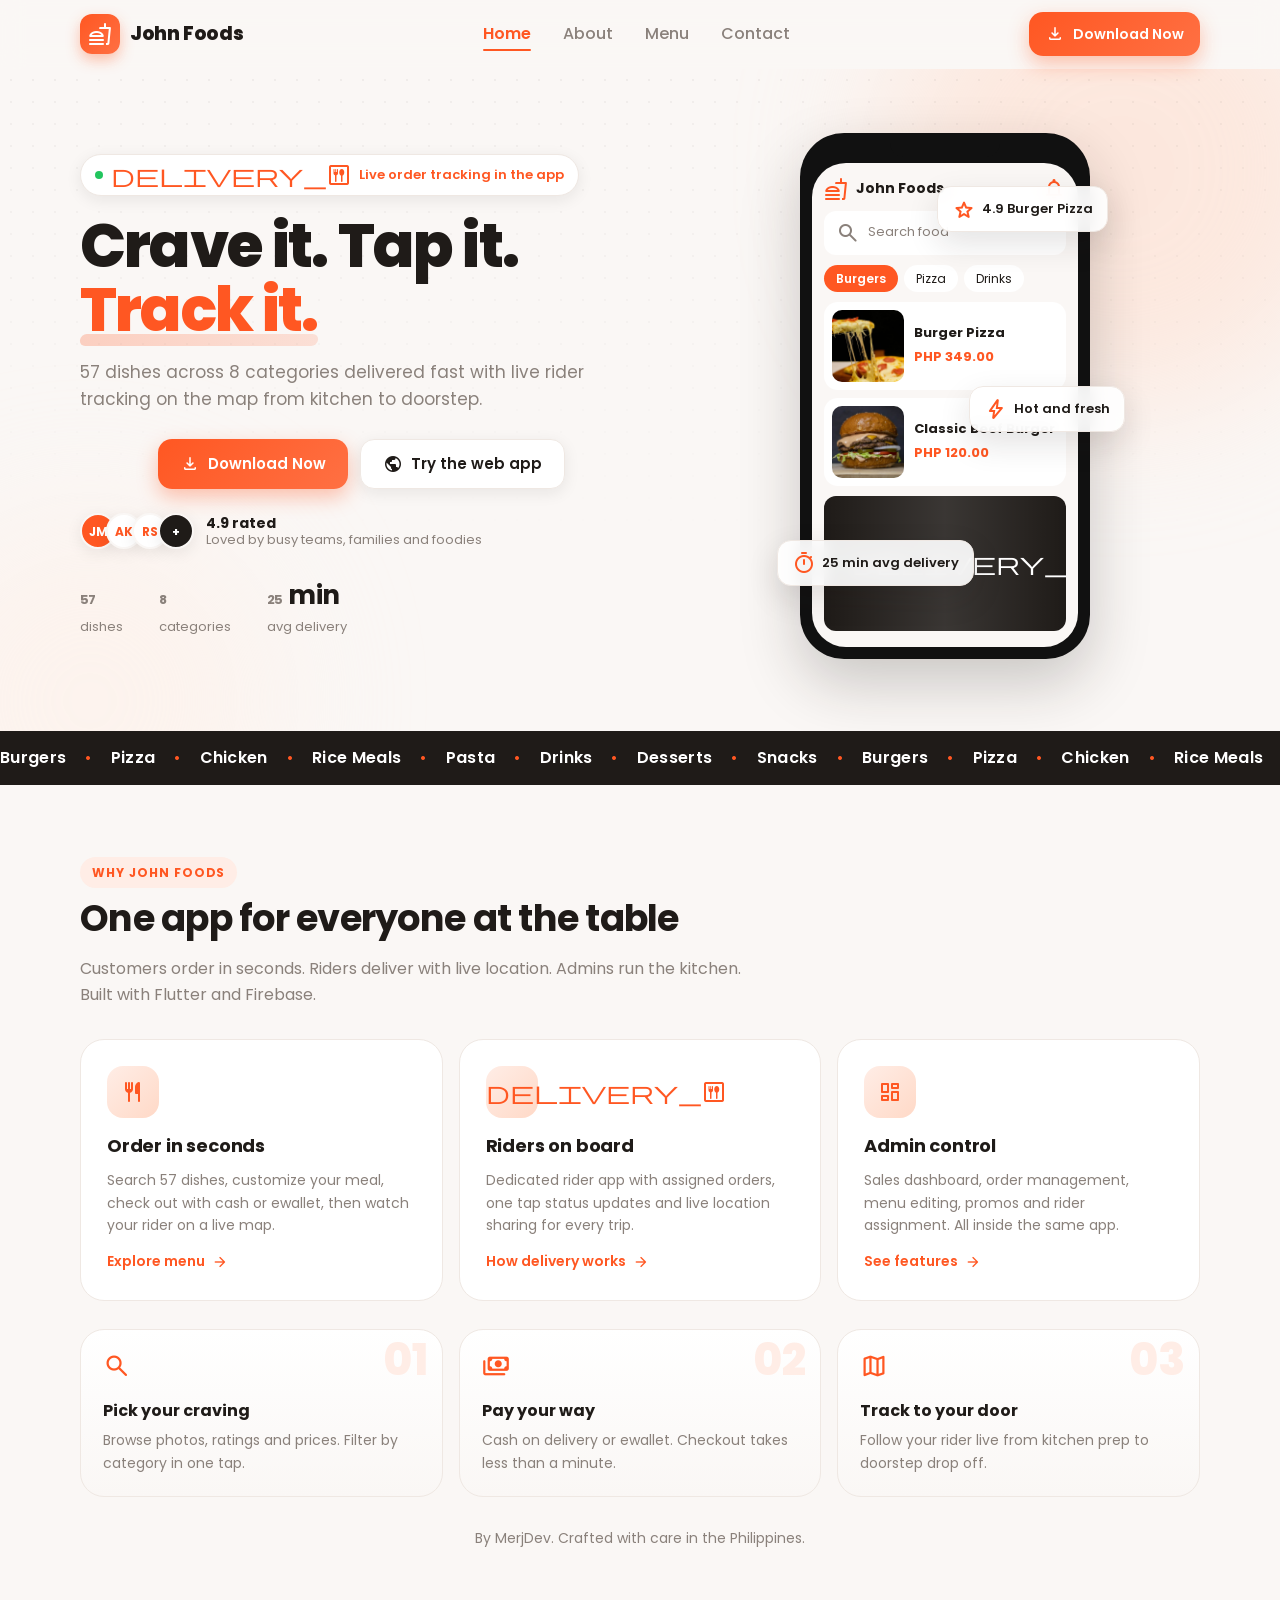
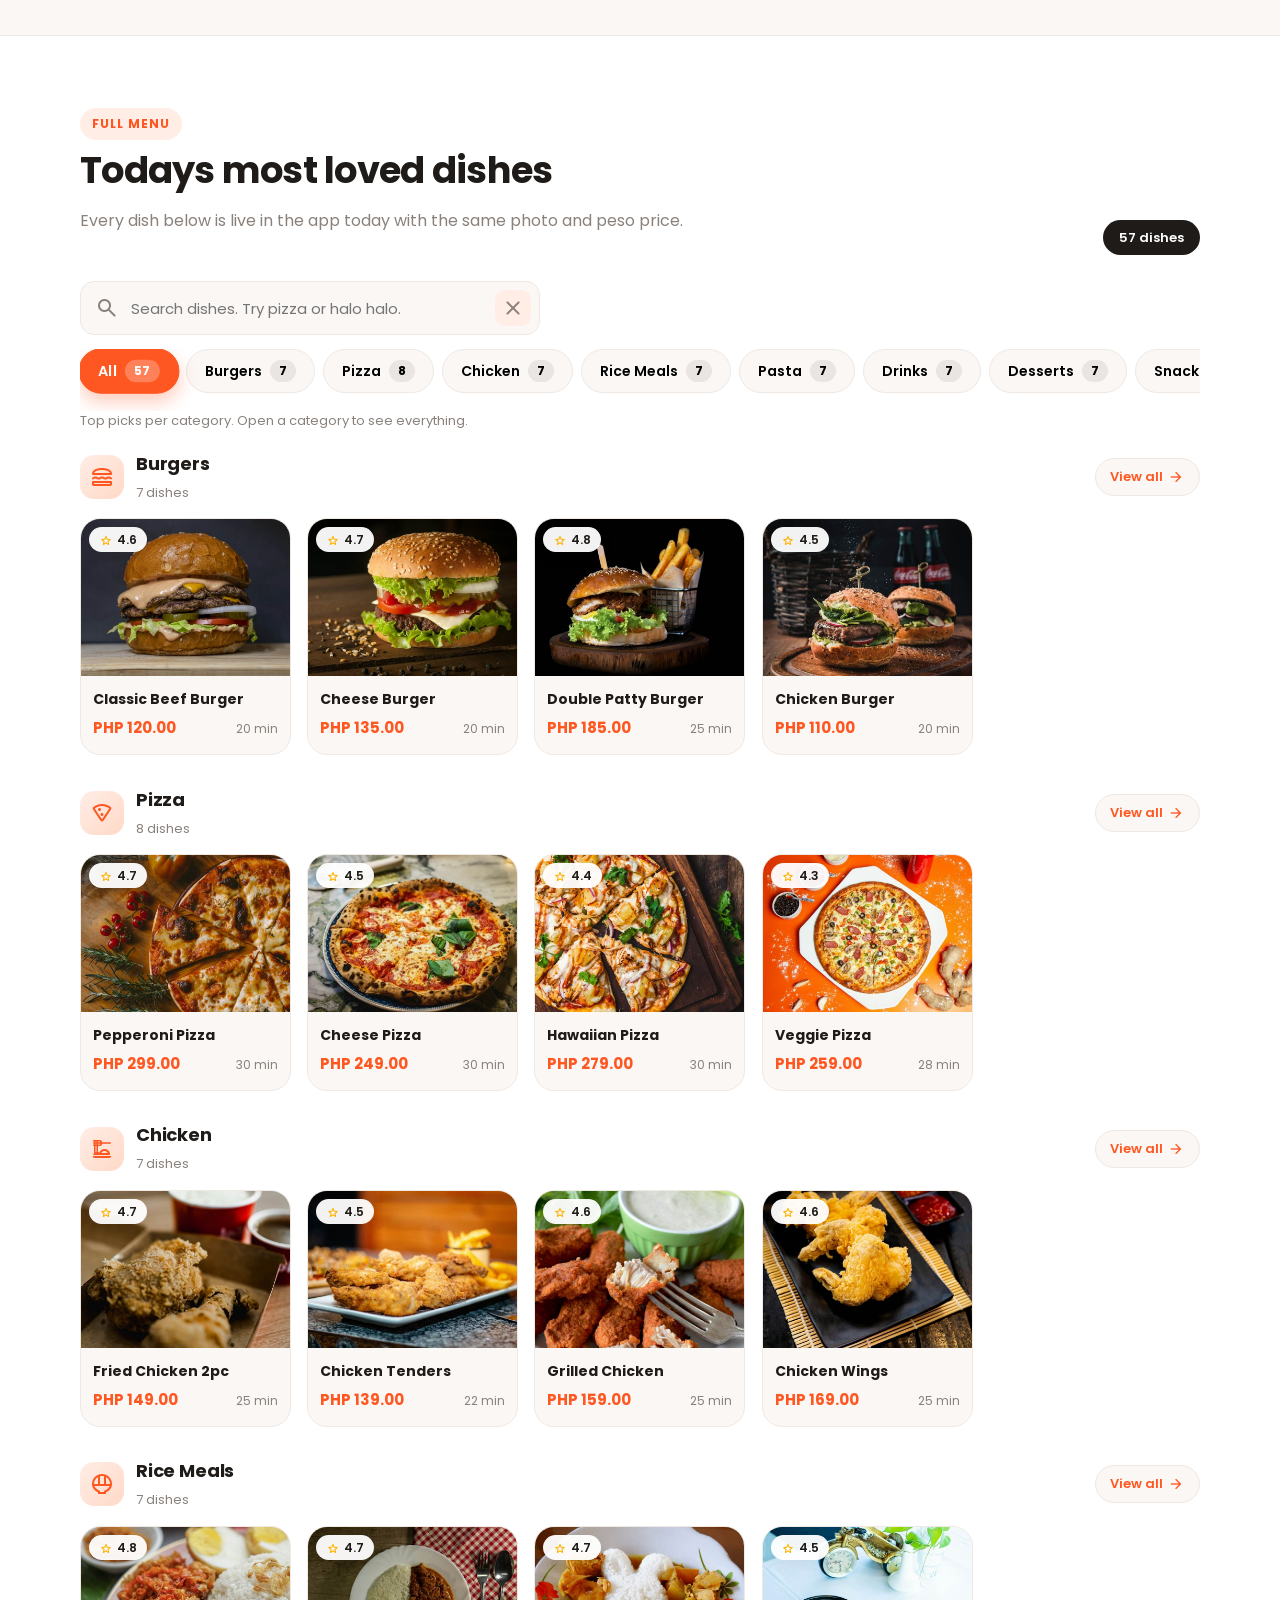
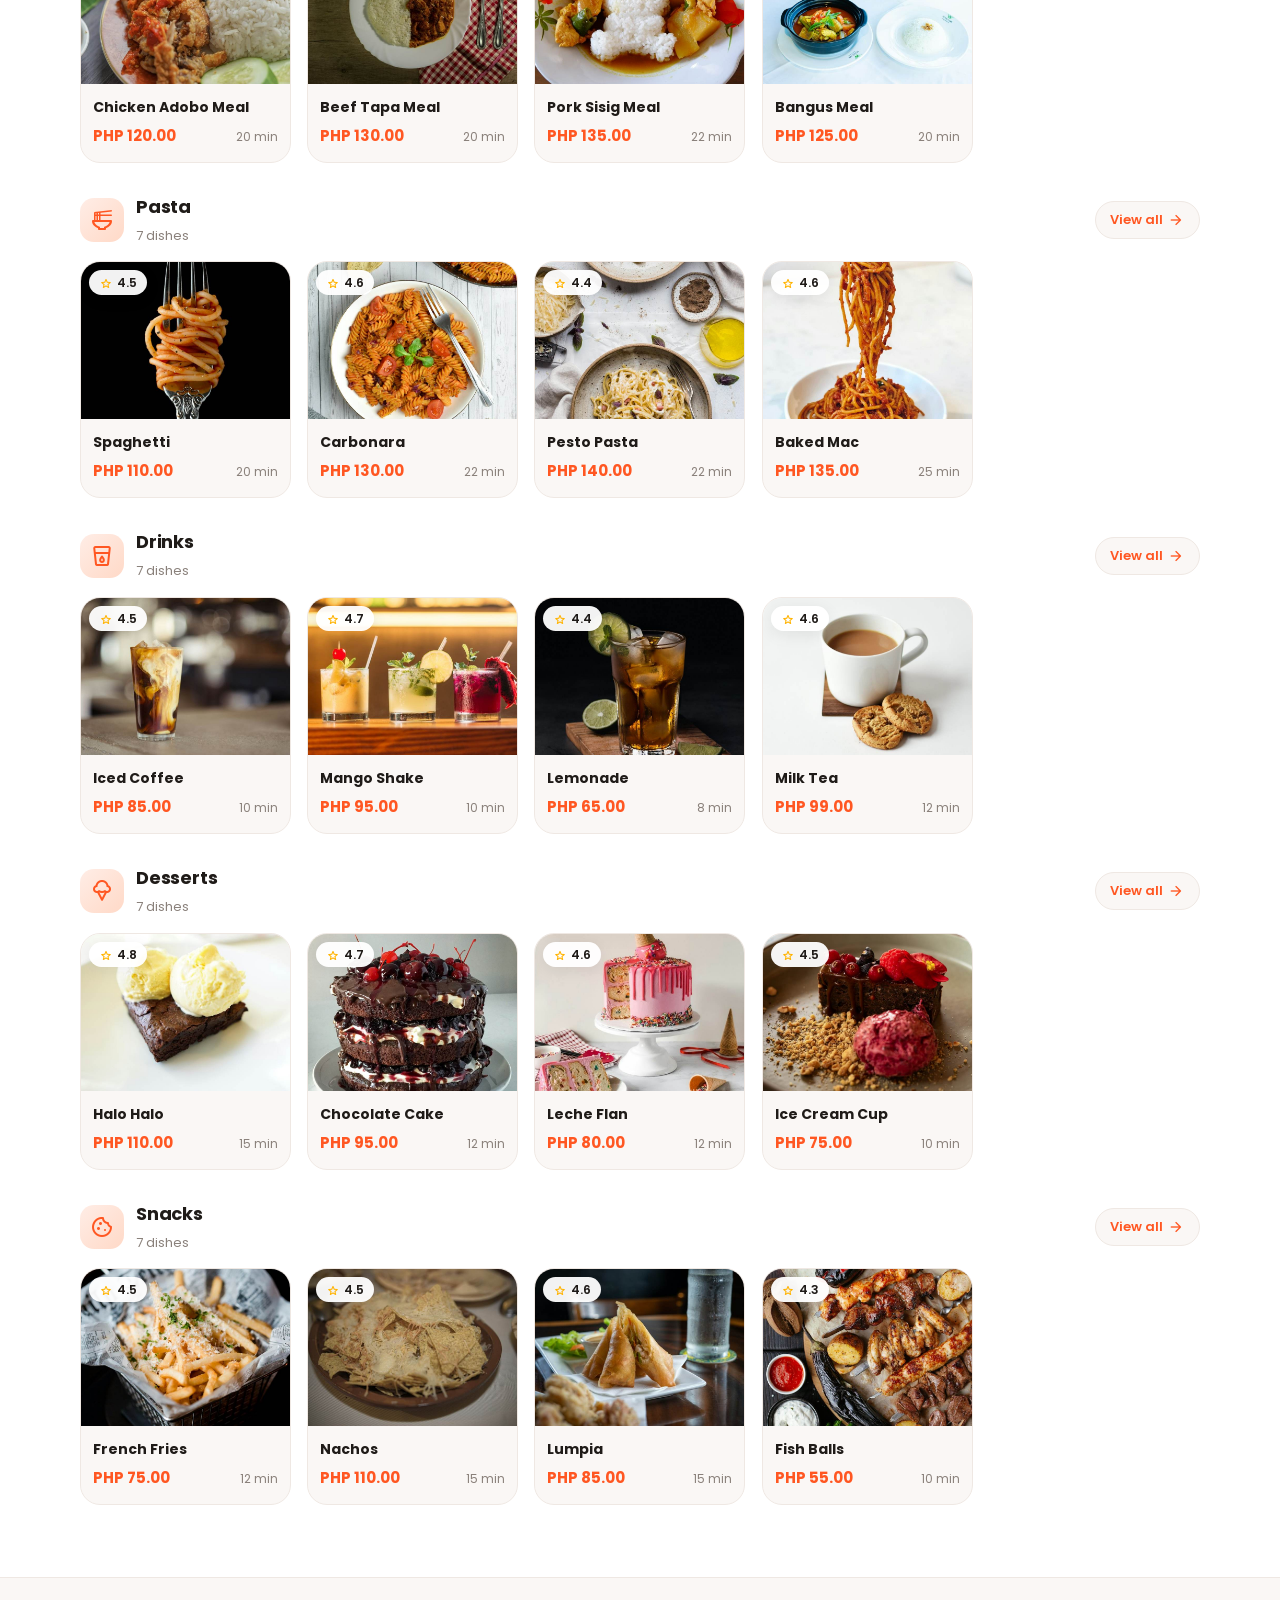
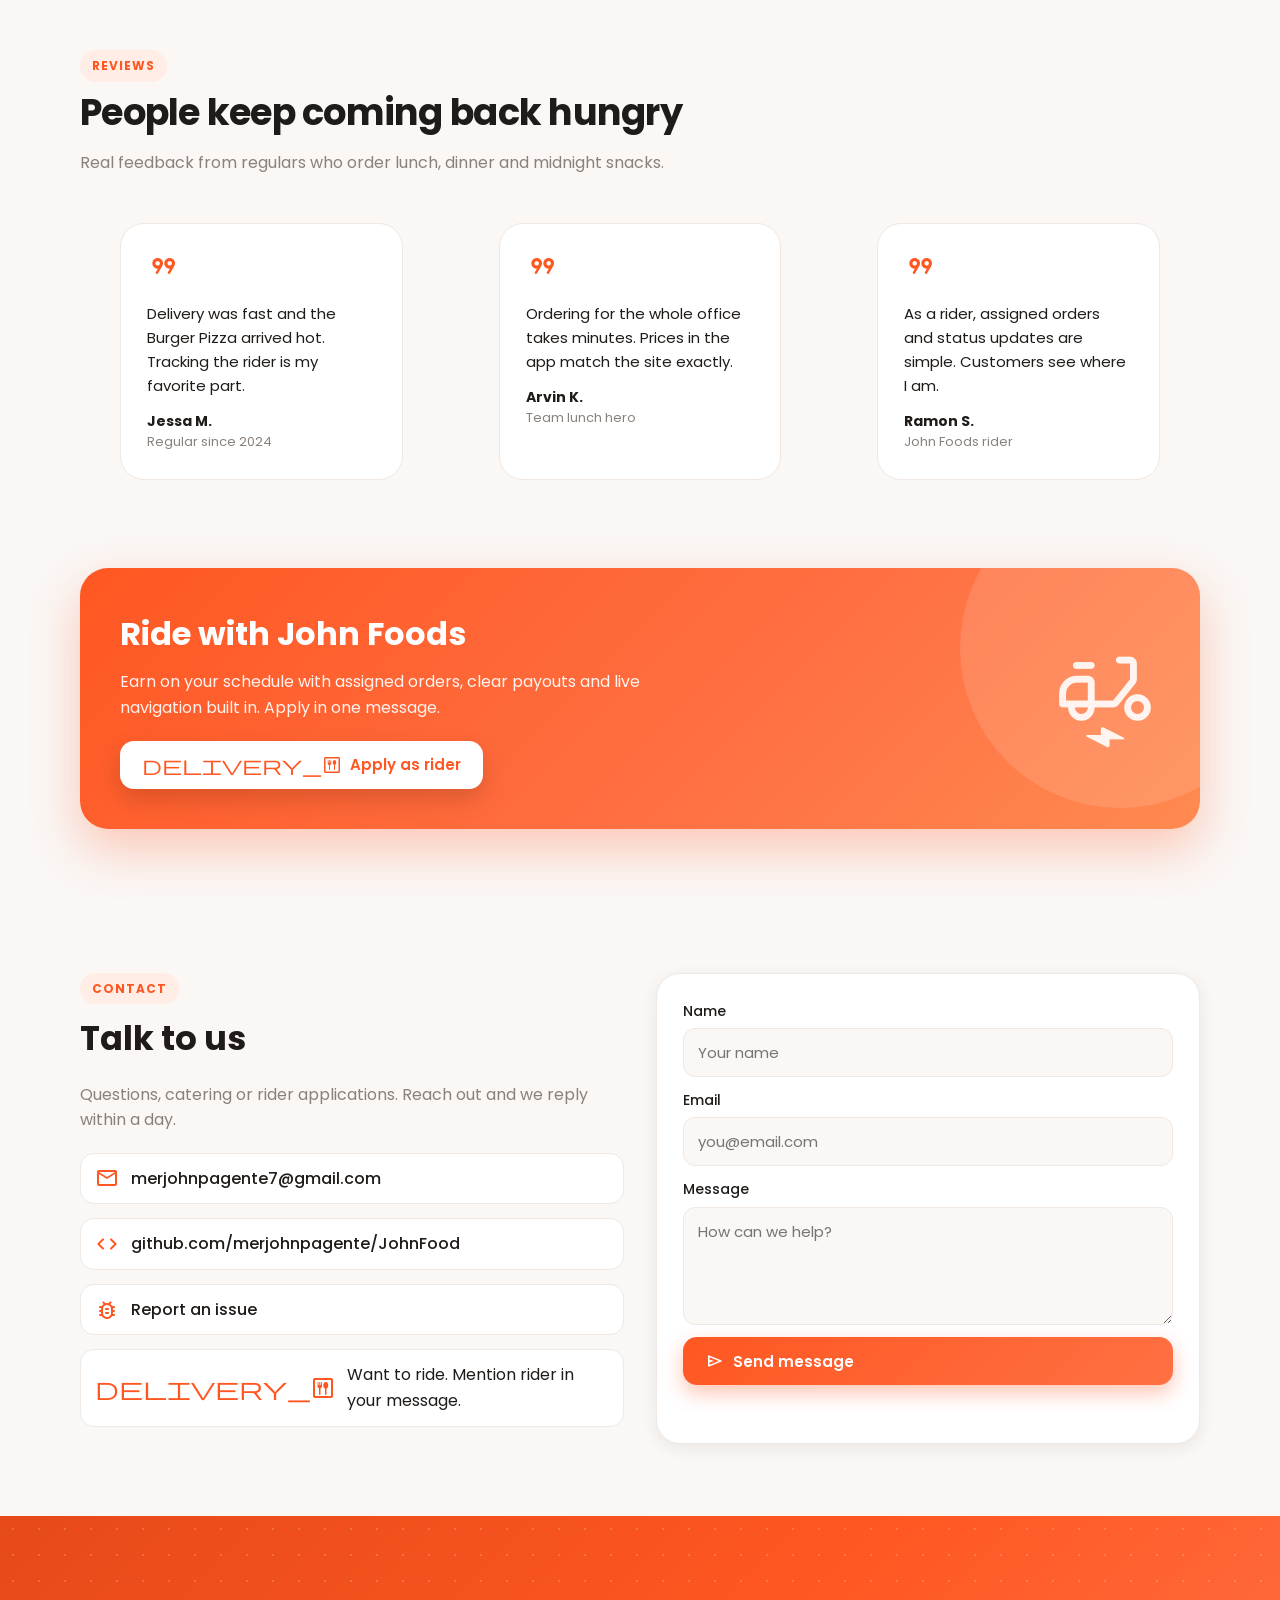
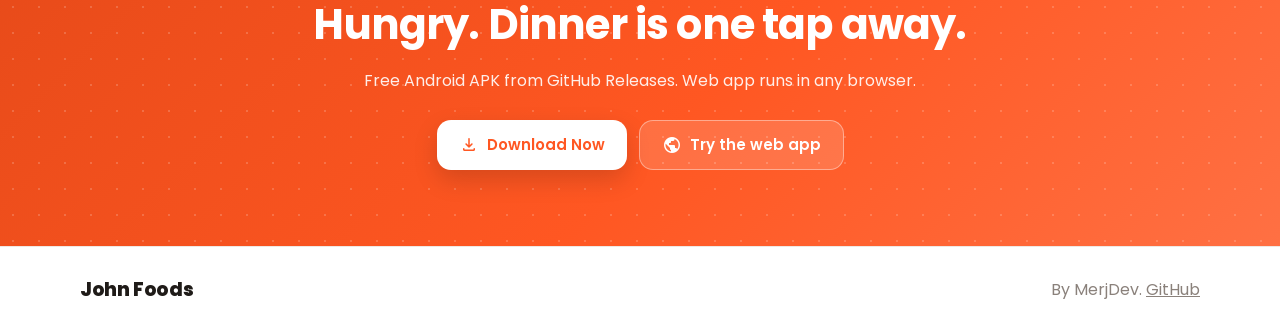
==== commit 96fa218b: "Landing menu: grouped categories, search, counts, cleaner cards" ====
--- a/landing/index.html
+++ b/landing/index.html
@@ -175,8 +175,12 @@
           </div>
           <div class="menu-meta"><span class="count-pill" id="dishCount">57 dishes</span></div>
         </div>
+        <div class="menu-toolbar reveal">
+          <label class="menu-search"><span class="material-symbols-rounded">search</span><input id="menuSearch" type="search" placeholder="Search dishes. Try pizza or halo halo." autocomplete="off"><button id="clearSearch" type="button" aria-label="Clear search" hidden><span class="material-symbols-rounded">close</span></button></label>
+        </div>
         <div class="chips" id="chips" role="tablist" aria-label="Categories"></div>
-        <div class="grid" id="grid"></div>
+        <p class="menu-note muted" id="menuNote" role="status"></p>
+        <div class="menu-list" id="grid"></div>
       </div>
     </section>
 
--- a/landing/styles.css
+++ b/landing/styles.css
@@ -530,6 +530,9 @@
   cursor: pointer;
   min-height: 44px;
   transition: all .18s ease;
+  display: inline-flex;
+  align-items: center;
+  gap: 8px;
 }
 .chips button:hover { transform: translateY(-1px); border-color: var(--primary); color: var(--primary); background: #fff; }
 .chips button.on {
@@ -539,6 +542,15 @@
   box-shadow: 0 8px 18px rgba(255,87,34,.3);
   transform: scale(1.03);
 }
+.chip-n {
+  font-size: 12px;
+  font-weight: 700;
+  background: rgba(31,27,24,.08);
+  border-radius: 999px;
+  padding: 2px 9px;
+  line-height: 1.5;
+}
+.chips button.on .chip-n { background: rgba(255,255,255,.25); color: #fff; }
 .grid {
   display: grid;
   grid-template-columns: repeat(auto-fill, minmax(180px, 1fr));
@@ -576,8 +588,104 @@
 .dish .rate .material-symbols-rounded { font-size: 14px; color: #FFB300; }
 .dish .info { padding: 12px 12px 14px; }
 .dish strong { display: block; font-size: 14px; white-space: nowrap; overflow: hidden; text-overflow: ellipsis; }
-.dish .time { font-size: 12px; color: var(--muted); display: flex; align-items: center; gap: 4px; }
-.dish .price { color: var(--primary); font-weight: 700; font-size: 15px; margin-top: 6px; display: block; }
+.info-row { display: flex; justify-content: space-between; align-items: center; gap: 8px; margin-top: 6px; }
+.dish .time { font-size: 12px; color: var(--muted); display: flex; align-items: center; gap: 4px; white-space: nowrap; }
+.dish .price { color: var(--primary); font-weight: 700; font-size: 15px; display: block; }
+
+/* Menu toolbar: search */
+.menu-toolbar { margin-bottom: 14px; }
+.menu-search {
+  display: flex;
+  align-items: center;
+  gap: 10px;
+  background: var(--canvas);
+  border: 1px solid var(--border);
+  border-radius: 14px;
+  padding: 6px 8px 6px 14px;
+  max-width: 460px;
+  transition: border-color .15s ease, box-shadow .15s ease, background .15s ease;
+}
+.menu-search:focus-within {
+  border-color: var(--primary);
+  box-shadow: 0 0 0 3px rgba(255,87,34,.15);
+  background: #fff;
+}
+.menu-search .material-symbols-rounded { color: var(--muted); }
+.menu-search input {
+  border: 0;
+  background: transparent;
+  outline: none;
+  flex: 1;
+  font-family: inherit;
+  font-size: 15px;
+  min-height: 40px;
+  color: var(--ink);
+  min-width: 0;
+}
+.menu-search button {
+  border: 0;
+  background: var(--tint);
+  color: var(--primary);
+  width: 36px;
+  height: 36px;
+  border-radius: 10px;
+  cursor: pointer;
+  display: grid;
+  place-items: center;
+}
+.menu-search button:hover { background: var(--primary); color: #fff; }
+.menu-note { font-size: 13px; margin: 0 0 18px; }
+
+/* Grouped menu */
+.menu-list.grouped { display: grid; gap: 30px; }
+.menu-group { scroll-margin-top: 90px; }
+.group-head { display: flex; align-items: center; gap: 12px; margin-bottom: 14px; }
+.group-icon {
+  width: 44px;
+  height: 44px;
+  border-radius: 14px;
+  background: linear-gradient(135deg, var(--tint), #FFD9C7);
+  color: var(--primary);
+  display: grid;
+  place-items: center;
+  flex-shrink: 0;
+}
+.group-title { flex: 1; min-width: 0; }
+.group-title h3 { margin: 0; font-size: 18px; letter-spacing: -.01em; }
+.group-title span { font-size: 13px; }
+.view-all {
+  border: 1px solid var(--border);
+  background: var(--canvas);
+  border-radius: 999px;
+  padding: 8px 14px;
+  font-family: inherit;
+  font-size: 13px;
+  font-weight: 600;
+  color: var(--primary);
+  cursor: pointer;
+  display: inline-flex;
+  align-items: center;
+  gap: 4px;
+  white-space: nowrap;
+  transition: all .18s ease;
+}
+.view-all .material-symbols-rounded { font-size: 18px; transition: transform .2s ease; }
+.view-all:hover { background: var(--primary); border-color: var(--primary); color: #fff; transform: translateY(-1px); }
+.view-all:hover .material-symbols-rounded { transform: translateX(3px); }
+
+/* Empty search state */
+.empty {
+  text-align: center;
+  padding: 48px 20px;
+  border: 1px dashed var(--border);
+  border-radius: var(--radius-lg);
+  background: var(--canvas);
+  display: grid;
+  gap: 12px;
+  justify-items: center;
+}
+.empty .material-symbols-rounded { font-size: 44px; color: var(--muted); }
+.empty p { margin: 0; color: var(--muted); font-size: 14px; max-width: 380px; }
 
 /* Reviews */
 .quote blockquote { margin: 12px 0; font-size: 15px; line-height: 1.6; }
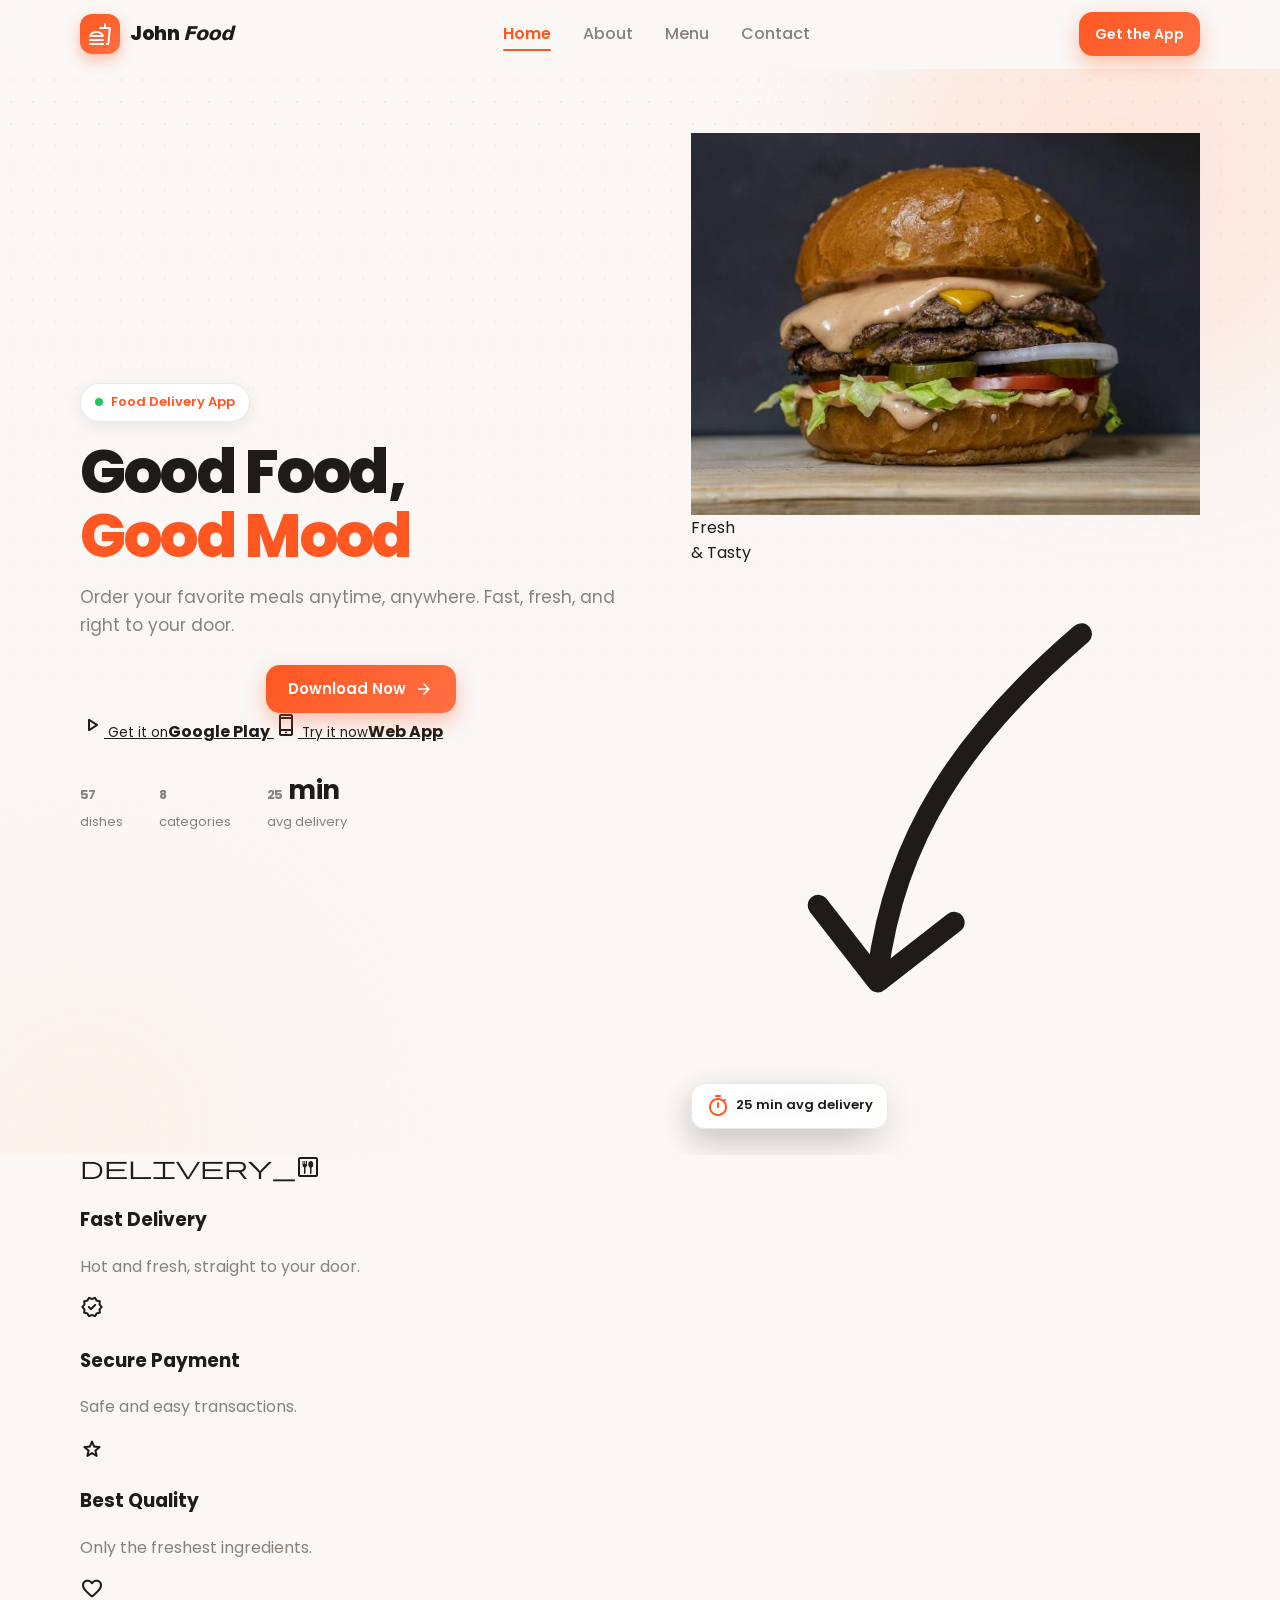
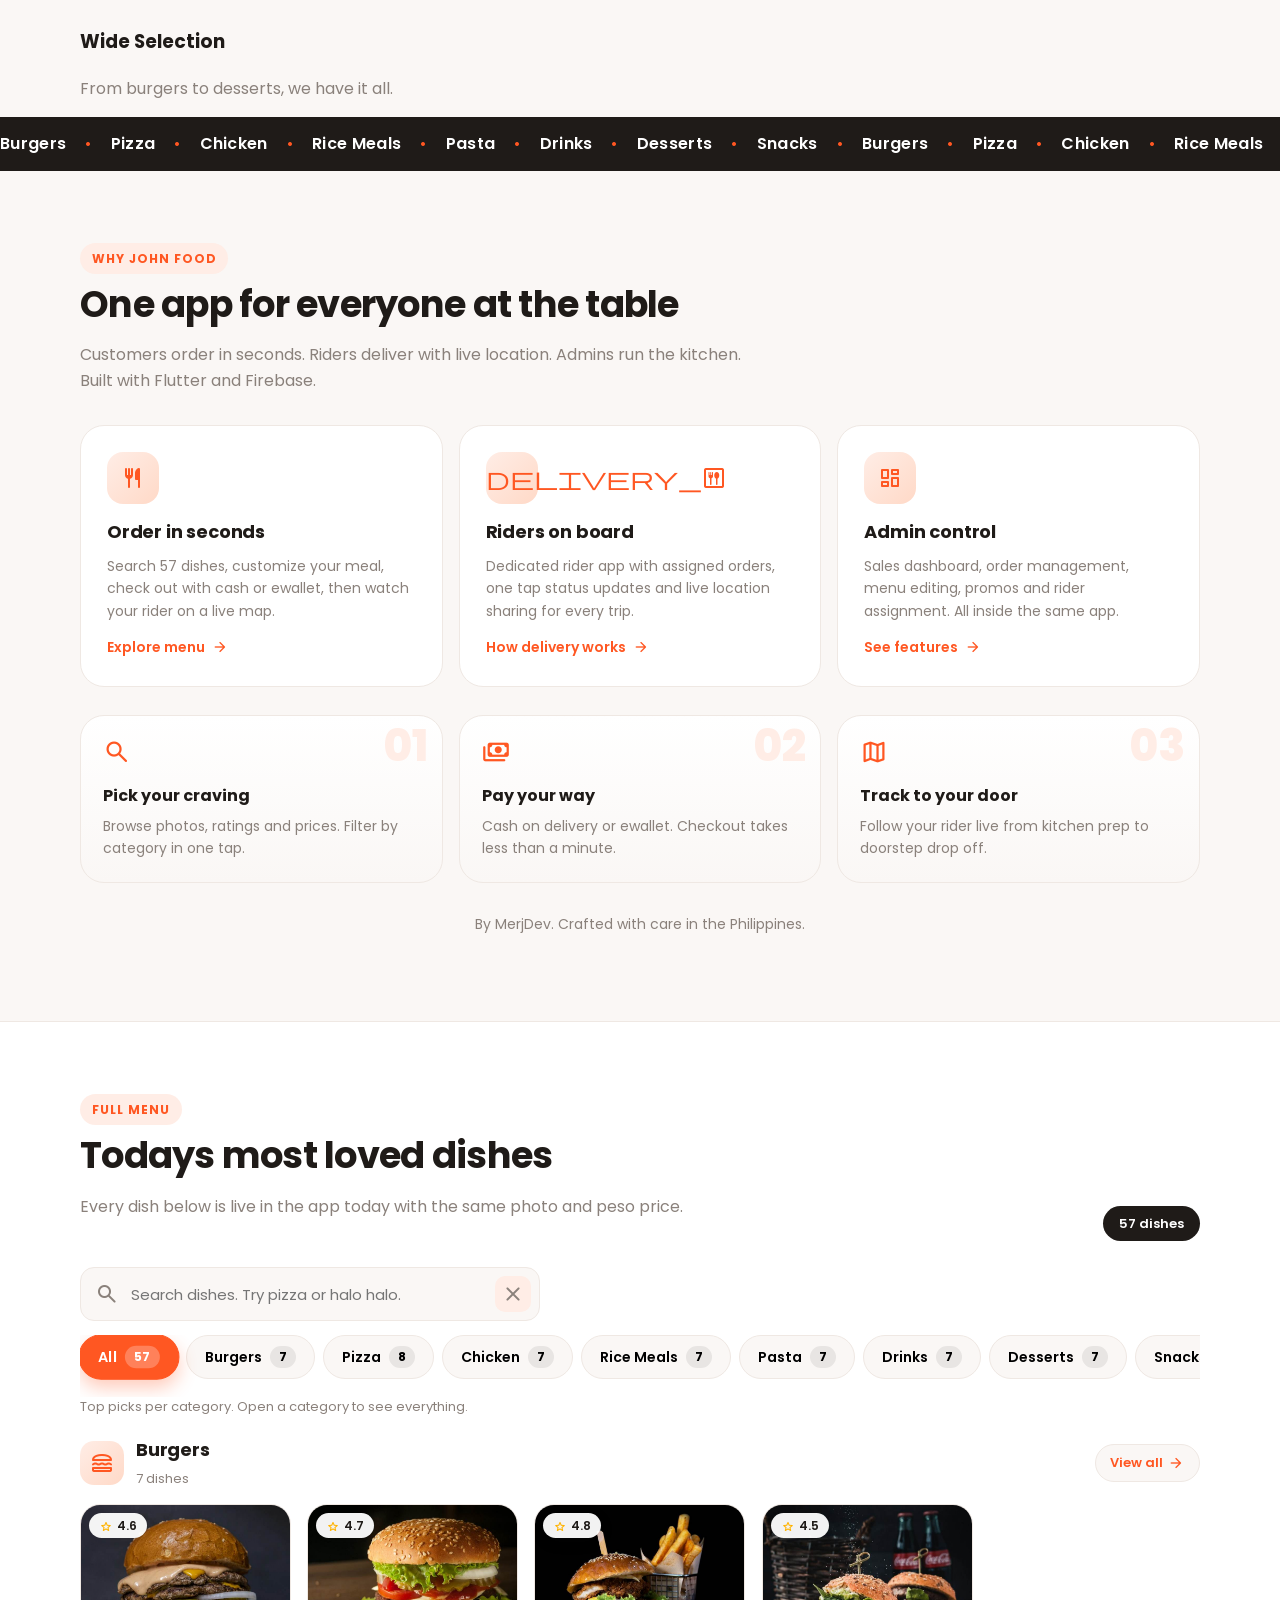
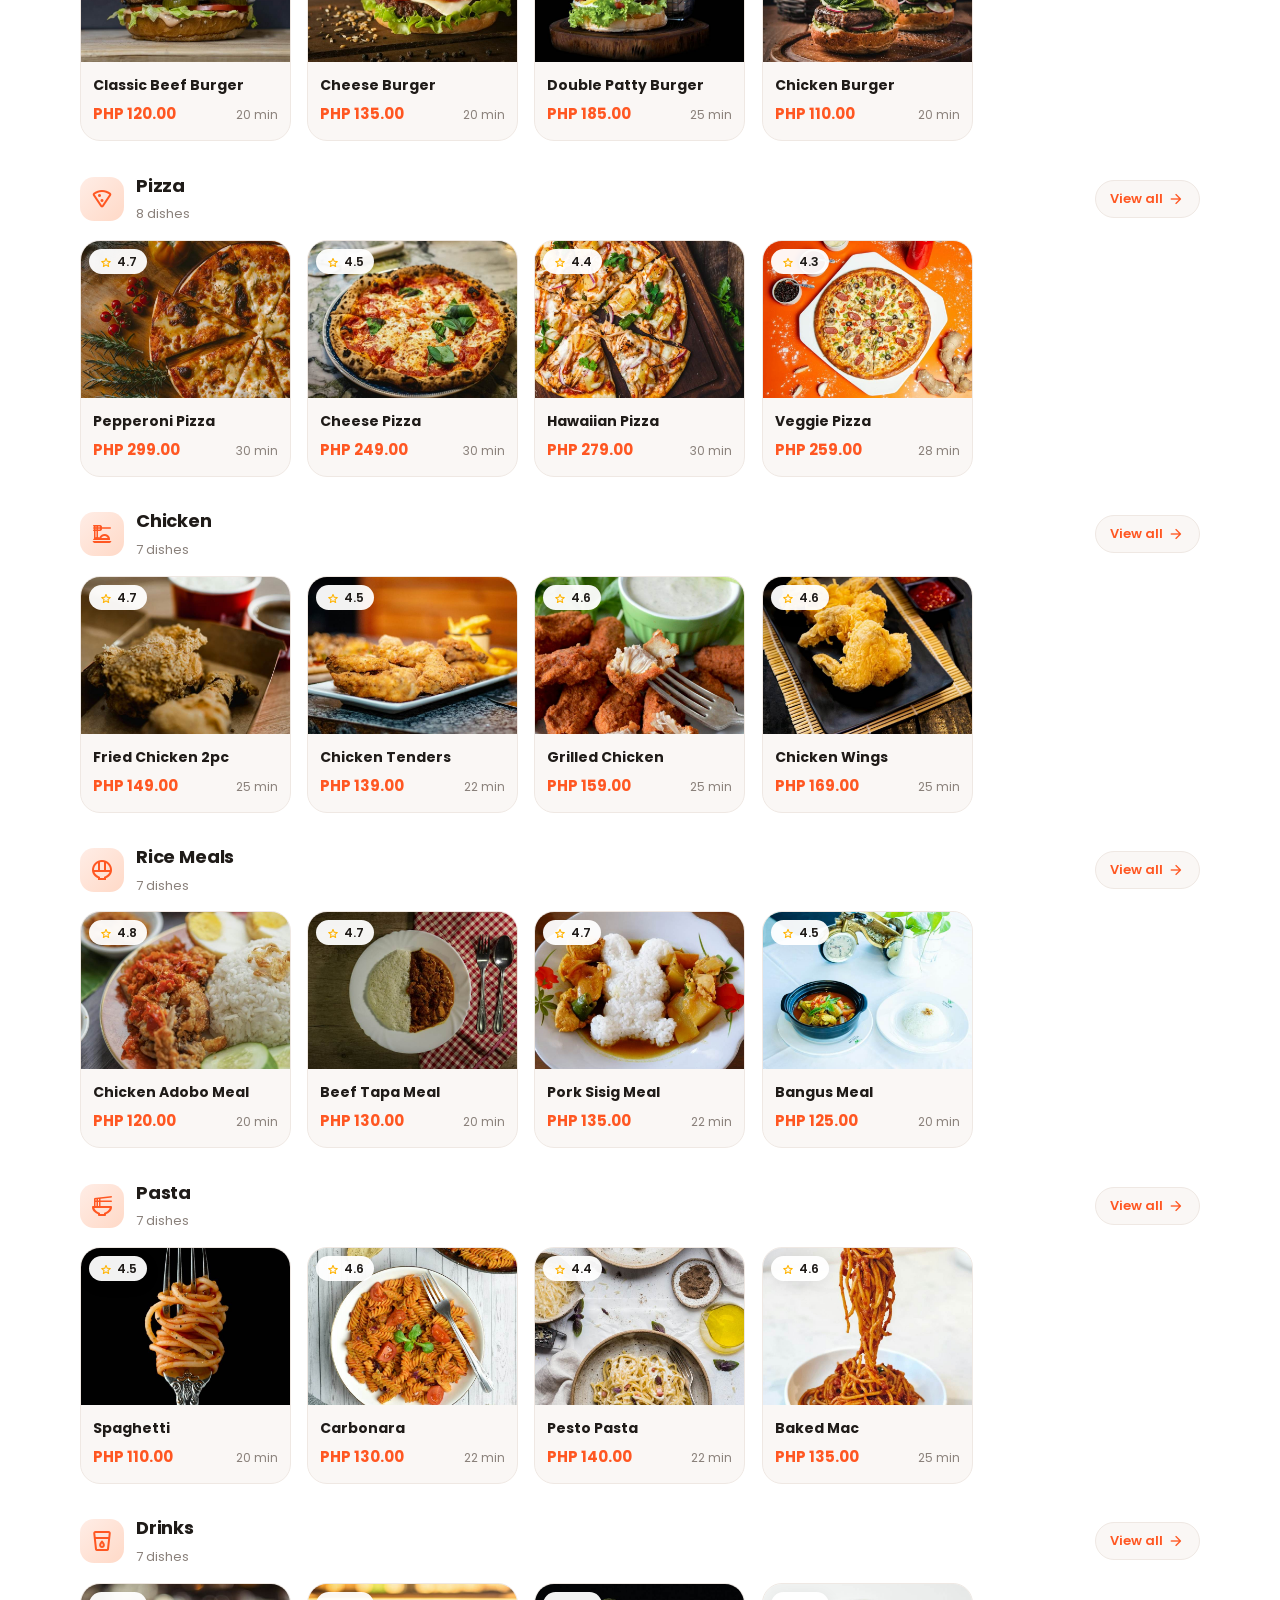
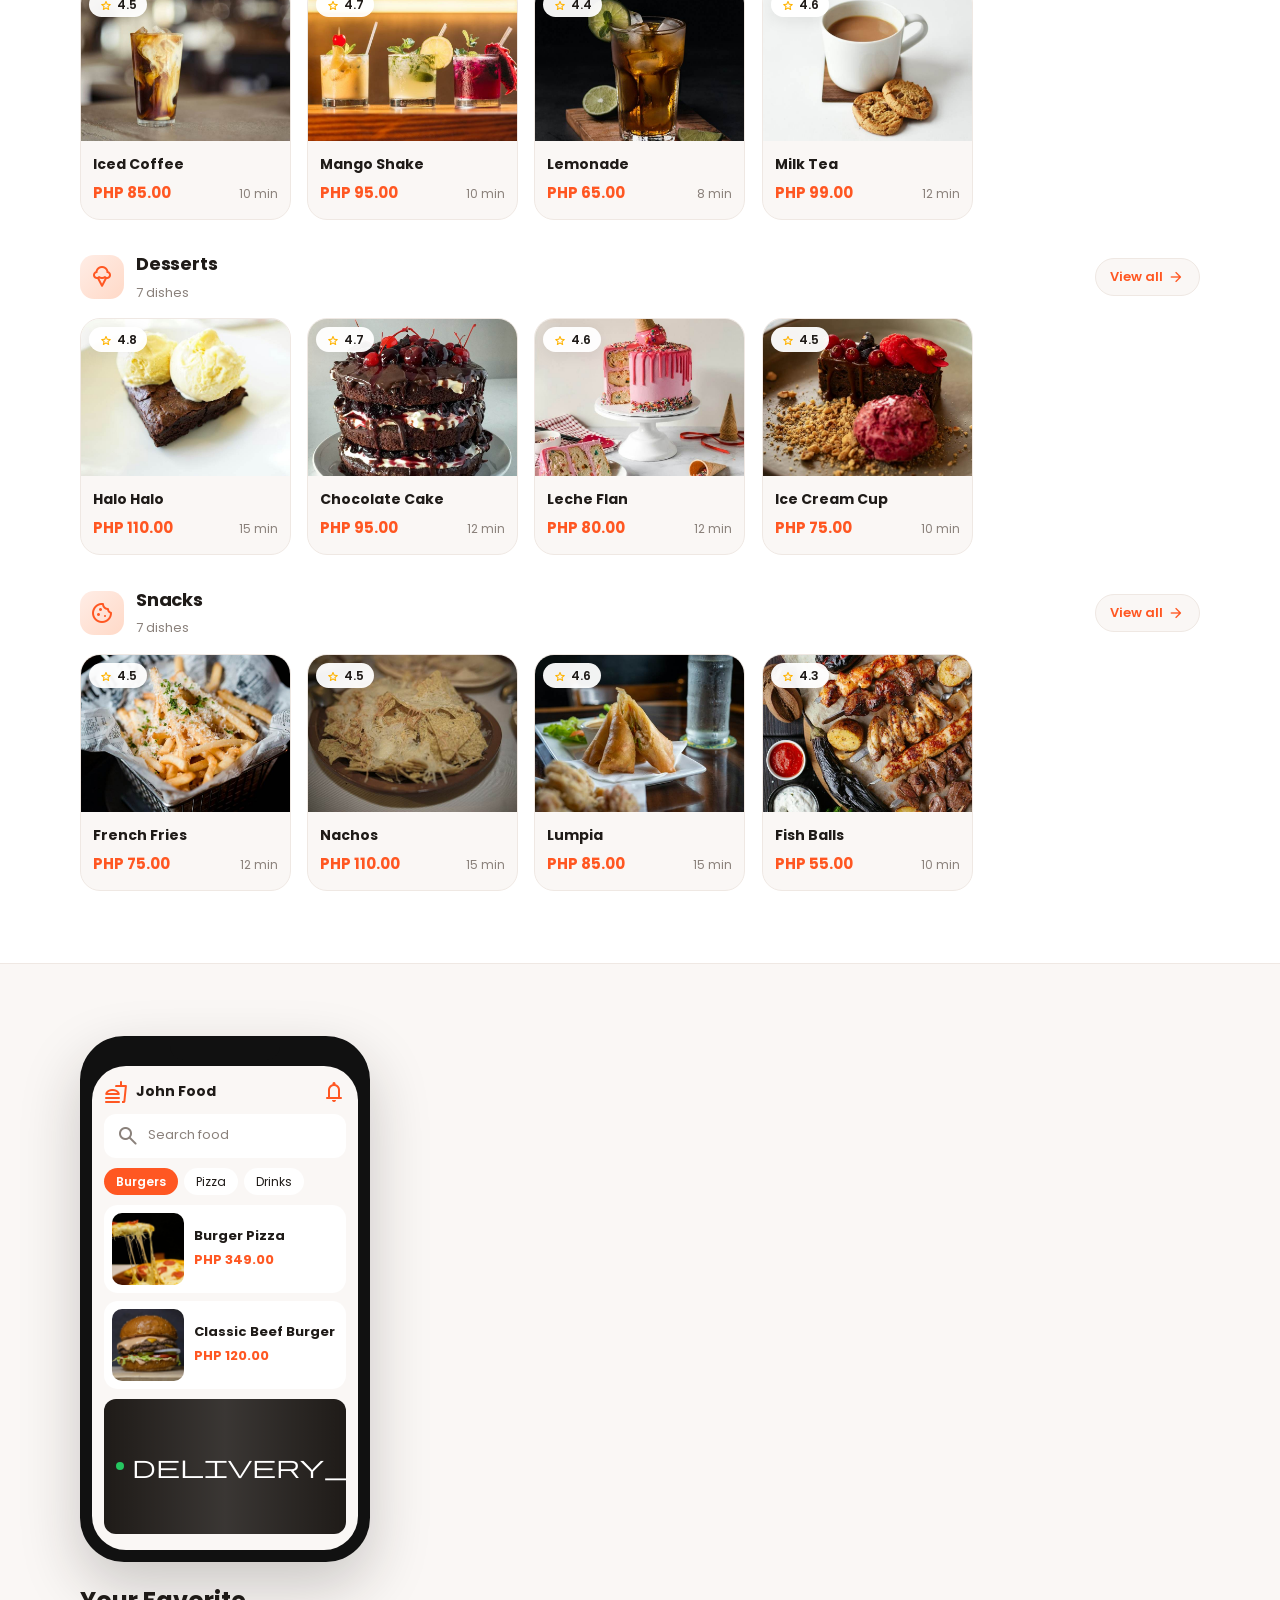
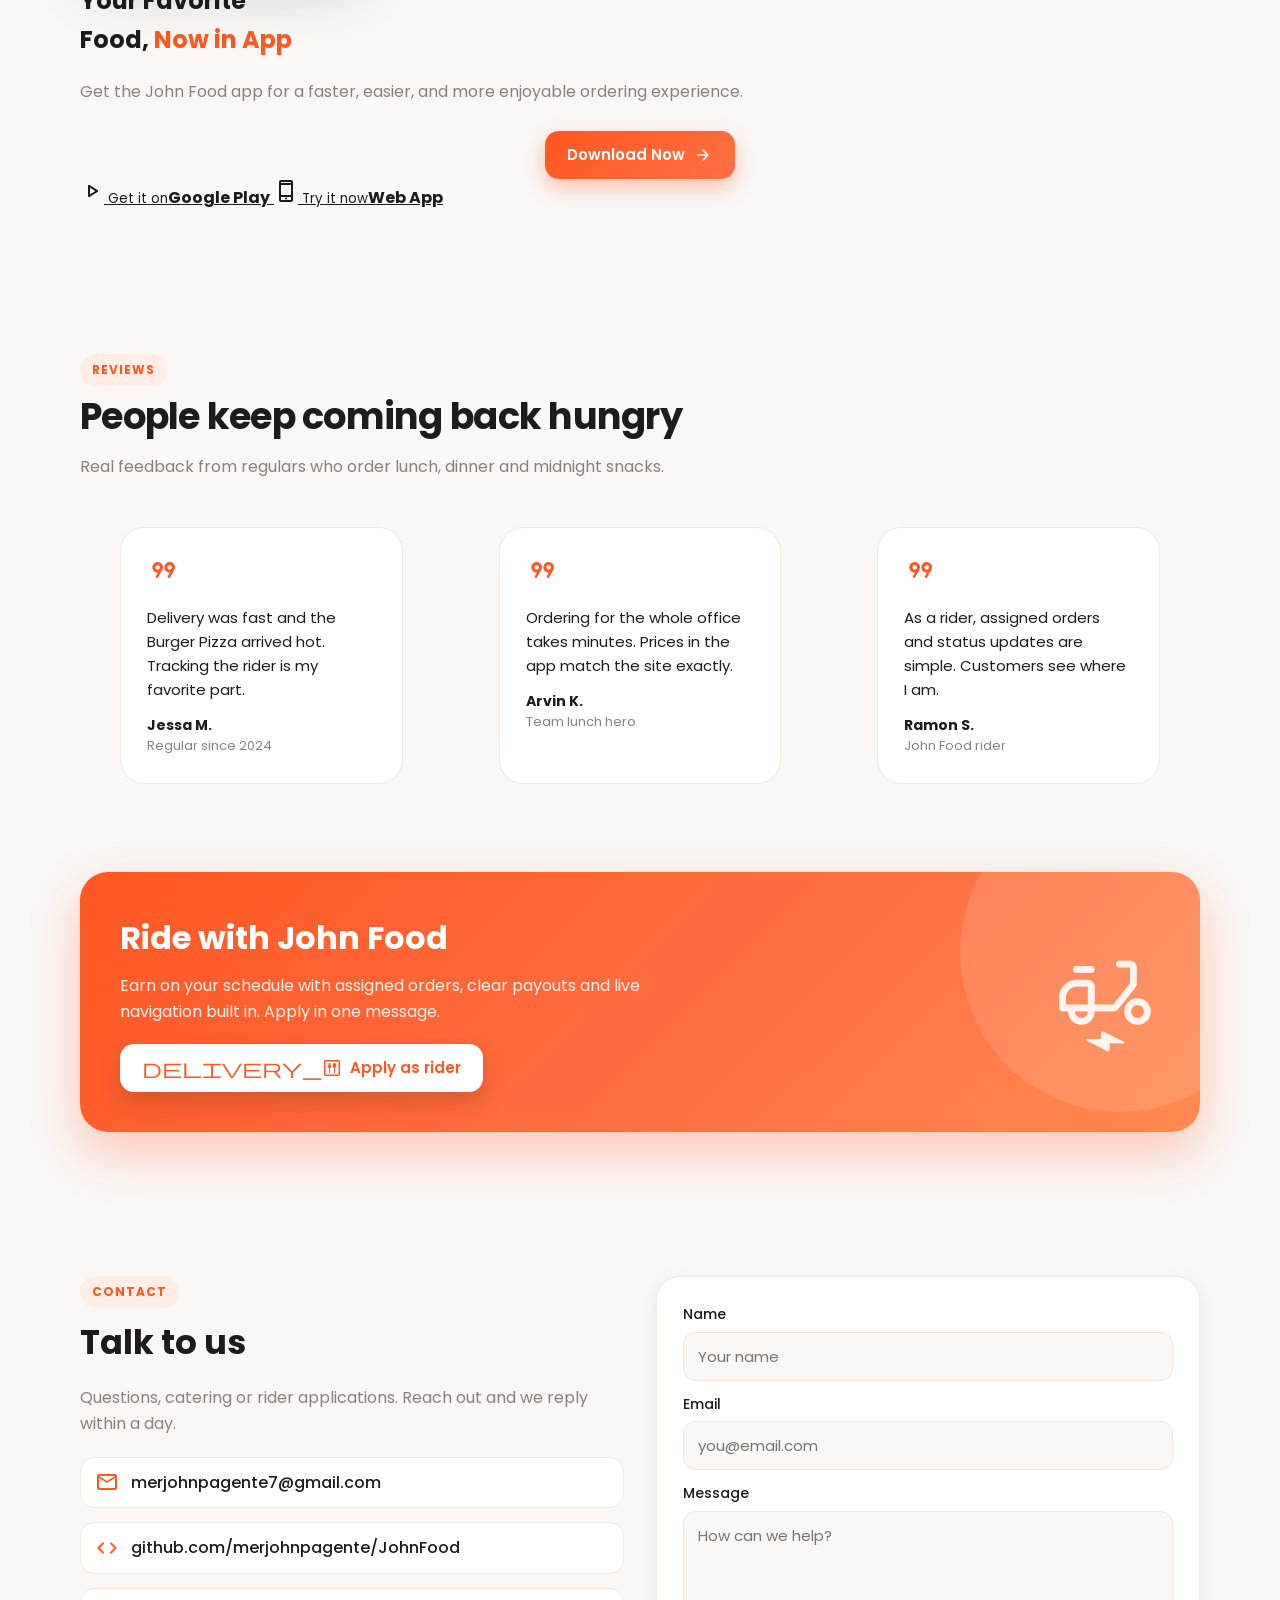
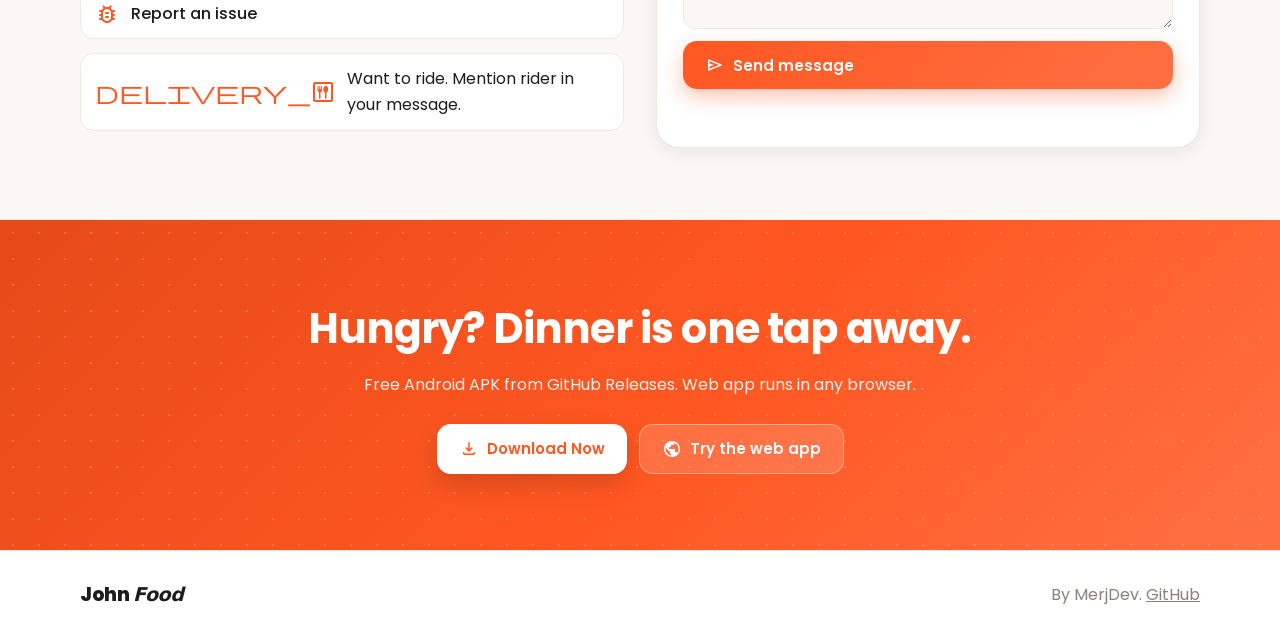
==== commit e1cc6f80: "fix: ui_kit brace, cart hydrate, centered auth" ====
--- a/landing/index.html
+++ b/landing/index.html
@@ -3,13 +3,14 @@
 <head>
   <meta charset="UTF-8">
   <meta name="viewport" content="width=device-width, initial-scale=1.0">
-  <meta name="description" content="John Foods. Crave it. Tap it. Track it. Food delivery with live tracking.">
-  <meta name="theme-color" content="#FF5722">
+  <meta name="description" content="John Food. Good Food, Good Mood. Order your favorite meals anytime, anywhere.">
+  <meta name="theme-color" content="#F2661F">
   <link rel="icon" type="image/png" href="assets/icon-192.png">
-  <title>John Foods. Crave it. Tap it. Track it.</title>
+  <title>John Food. Good Food, Good Mood.</title>
   <link rel="preconnect" href="https://fonts.googleapis.com">
   <link rel="preconnect" href="https://fonts.gstatic.com" crossorigin>
   <link href="https://fonts.googleapis.com/css2?family=Poppins:wght@400;500;600;700;800&display=swap" rel="stylesheet">
+  <link href="https://fonts.googleapis.com/css2?family=Caveat:wght@600;700&display=swap" rel="stylesheet">
   <link href="https://fonts.googleapis.com/css2?family=Material+Symbols+Rounded:opsz,wght,FILL,GRAD@20..48,400..700,0..1,-50..200" rel="stylesheet">
   <link rel="stylesheet" href="styles.css">
 </head>
@@ -18,9 +19,9 @@
 
   <header class="nav" id="nav">
     <div class="wrap nav-inner">
-      <a class="brand" href="#home" aria-label="John Foods home">
+      <a class="brand" href="#home" aria-label="John Food home">
         <span class="brand-icon"><span class="material-symbols-rounded">fastfood</span></span>
-        <span class="brand-name">John Foods</span>
+        <span class="brand-name">John <em>Food</em></span>
       </a>
       <nav class="links" id="navLinks" aria-label="Sections">
         <a href="#home" class="active">Home</a>
@@ -29,9 +30,7 @@
         <a href="#contact">Contact</a>
       </nav>
       <div class="nav-cta">
-        <a class="btn btn-primary btn-sm magnetic" href="https://github.com/merjohnpagente/JohnFood/releases/latest">
-          <span class="material-symbols-rounded">download</span> Download Now
-        </a>
+        <a class="btn btn-primary btn-pill btn-sm magnetic" href="https://github.com/merjohnpagente/JohnFood/releases/latest">Get the App</a>
         <button class="burger" id="burger" aria-label="Open menu" aria-expanded="false">
           <span class="material-symbols-rounded">menu</span>
         </button>
@@ -42,8 +41,8 @@
       <a href="#about">About</a>
       <a href="#menu">Menu</a>
       <a href="#contact">Contact</a>
-      <a class="btn btn-primary" href="https://github.com/merjohnpagente/JohnFood/releases/latest">
-        <span class="material-symbols-rounded">download</span> Download Now
+      <a class="btn btn-primary btn-pill" href="https://github.com/merjohnpagente/JohnFood/releases/latest">
+        <span class="material-symbols-rounded">download</span> Get the App
       </a>
     </div>
   </header>
@@ -57,35 +56,161 @@
       </div>
       <div class="wrap hero-grid">
         <div class="hero-copy">
-          <span class="pill reveal"><span class="dot"></span><span class="material-symbols-rounded">delivery_dining</span> Live order tracking in the app</span>
-          <h1 class="reveal" data-delay="80">Crave it. Tap it.<br><span class="accent underline">Track it.</span></h1>
-          <p class="muted lead reveal" data-delay="160">57 dishes across 8 categories delivered fast with live rider tracking on the map from kitchen to doorstep.</p>
+          <span class="pill pill-badge reveal"><span class="dot"></span> Food Delivery App</span>
+          <h1 class="reveal" data-delay="80">Good Food,<br><span class="accent">Good Mood</span></h1>
+          <p class="muted lead reveal" data-delay="160">Order your favorite meals anytime, anywhere. Fast, fresh, and right to your door.</p>
           <div class="cta-row reveal" data-delay="240">
-            <a class="btn btn-primary magnetic" href="https://github.com/merjohnpagente/JohnFood/releases/latest">
-              <span class="material-symbols-rounded">download</span> Download Now
-            </a>
-            <a class="btn btn-outline magnetic" href="https://merjohnpagente.github.io/JohnFood/">
-              <span class="material-symbols-rounded">public</span> Try the web app
-            </a>
-          </div>
-          <div class="trust reveal" data-delay="320">
-            <div class="avatars" aria-hidden="true"><span>JM</span><span>AK</span><span>RS</span><span>+</span></div>
-            <div class="trust-text"><strong>4.9 rated</strong><span>Loved by busy teams, families and foodies</span></div>
-          </div>
-          <div class="mini-stats reveal" data-delay="400">
+            <a class="btn btn-primary btn-pill magnetic" href="https://github.com/merjohnpagente/JohnFood/releases/latest">
+              Download Now <span class="material-symbols-rounded">arrow_forward</span>
+            </a>
+          </div>
+          <div class="store-row reveal" data-delay="300">
+            <a class="store-badge magnetic" href="https://github.com/merjohnpagente/JohnFood/releases/latest" aria-label="Get it on Google Play">
+              <span class="material-symbols-rounded">play_arrow</span>
+              <span class="store-text"><small>Get it on</small><strong>Google Play</strong></span>
+            </a>
+            <a class="store-badge magnetic" href="https://merjohnpagente.github.io/JohnFood/" aria-label="Open the web app">
+              <span class="material-symbols-rounded">phone_iphone</span>
+              <span class="store-text"><small>Try it now</small><strong>Web App</strong></span>
+            </a>
+          </div>
+          <div class="mini-stats reveal" data-delay="360">
             <div><strong><span data-count="57">57</span></strong><span>dishes</span></div>
             <div><strong><span data-count="8">8</span></strong><span>categories</span></div>
             <div><strong><span data-count="25">25</span> min</strong><span>avg delivery</span></div>
           </div>
         </div>
-        <div class="hero-phone reveal" data-delay="200">
+        <div class="hero-art reveal" data-delay="200">
+          <div class="hero-blob" aria-hidden="true"></div>
+          <img class="hero-img" src="assets/hero.jpg" onerror="this.onerror=null;this.src='assets/b1.jpg'" alt="Cheeseburger with fries and drink" fetchpriority="high">
+          <span class="doodle" aria-hidden="true">Fresh<br>&amp; Tasty</span>
+          <svg class="doodle-arrow" viewBox="0 0 60 60" fill="none" aria-hidden="true">
+            <path d="M46 8 C 32 20, 24 32, 22 48" stroke="currentColor" stroke-width="2.5" stroke-linecap="round"/>
+            <path d="M15 40 L22 49 L31 42" stroke="currentColor" stroke-width="2.5" stroke-linecap="round" stroke-linejoin="round"/>
+          </svg>
+          <span class="spark s1" aria-hidden="true"></span>
+          <span class="spark s2" aria-hidden="true"></span>
+          <span class="spark s3" aria-hidden="true"></span>
+          <div class="float-card g1"><span class="material-symbols-rounded">star</span> 4.9 Burger Pizza</div>
+          <div class="float-card g2"><span class="material-symbols-rounded">timer</span> 25 min avg delivery</div>
+        </div>
+      </div>
+    </section>
+
+    <section class="features" aria-label="Highlights">
+      <div class="wrap features-grid">
+        <div class="feature reveal">
+          <span class="feature-icon"><span class="material-symbols-rounded">delivery_dining</span></span>
+          <h3>Fast Delivery</h3>
+          <p class="muted">Hot and fresh, straight to your door.</p>
+        </div>
+        <div class="feature reveal" data-delay="120">
+          <span class="feature-icon"><span class="material-symbols-rounded">verified</span></span>
+          <h3>Secure Payment</h3>
+          <p class="muted">Safe and easy transactions.</p>
+        </div>
+        <div class="feature reveal" data-delay="240">
+          <span class="feature-icon"><span class="material-symbols-rounded">star</span></span>
+          <h3>Best Quality</h3>
+          <p class="muted">Only the freshest ingredients.</p>
+        </div>
+        <div class="feature reveal" data-delay="360">
+          <span class="feature-icon"><span class="material-symbols-rounded">favorite</span></span>
+          <h3>Wide Selection</h3>
+          <p class="muted">From burgers to desserts, we have it all.</p>
+        </div>
+      </div>
+    </section>
+
+    <div class="marquee" aria-hidden="true">
+      <div class="marquee-track">
+        <span>Burgers</span><i>•</i><span>Pizza</span><i>•</i><span>Chicken</span><i>•</i><span>Rice Meals</span><i>•</i><span>Pasta</span><i>•</i><span>Drinks</span><i>•</i><span>Desserts</span><i>•</i><span>Snacks</span><i>•</i>
+        <span>Burgers</span><i>•</i><span>Pizza</span><i>•</i><span>Chicken</span><i>•</i><span>Rice Meals</span><i>•</i><span>Pasta</span><i>•</i><span>Drinks</span><i>•</i><span>Desserts</span><i>•</i><span>Snacks</span><i>•</i>
+      </div>
+    </div>
+
+    <section class="section" id="about">
+      <div class="wrap">
+        <div class="sec-head reveal">
+          <span class="kicker">Why John Food</span>
+          <h2>One app for everyone at the table</h2>
+          <p class="muted">Customers order in seconds. Riders deliver with live location. Admins run the kitchen. Built with Flutter and Firebase.</p>
+        </div>
+        <div class="cards3">
+          <div class="card reveal hover-lift">
+            <span class="card-icon"><span class="material-symbols-rounded">restaurant</span></span>
+            <h3>Order in seconds</h3>
+            <p class="muted">Search 57 dishes, customize your meal, check out with cash or ewallet, then watch your rider on a live map.</p>
+            <span class="card-link">Explore menu <span class="material-symbols-rounded">arrow_forward</span></span>
+          </div>
+          <div class="card reveal hover-lift" data-delay="120">
+            <span class="card-icon"><span class="material-symbols-rounded">delivery_dining</span></span>
+            <h3>Riders on board</h3>
+            <p class="muted">Dedicated rider app with assigned orders, one tap status updates and live location sharing for every trip.</p>
+            <span class="card-link">How delivery works <span class="material-symbols-rounded">arrow_forward</span></span>
+          </div>
+          <div class="card reveal hover-lift" data-delay="240">
+            <span class="card-icon"><span class="material-symbols-rounded">dashboard</span></span>
+            <h3>Admin control</h3>
+            <p class="muted">Sales dashboard, order management, menu editing, promos and rider assignment. All inside the same app.</p>
+            <span class="card-link">See features <span class="material-symbols-rounded">arrow_forward</span></span>
+          </div>
+        </div>
+
+        <div class="steps">
+          <div class="step reveal">
+            <span class="step-num">01</span>
+            <span class="material-symbols-rounded">search</span>
+            <h4>Pick your craving</h4>
+            <p class="muted">Browse photos, ratings and prices. Filter by category in one tap.</p>
+          </div>
+          <div class="step reveal" data-delay="120">
+            <span class="step-num">02</span>
+            <span class="material-symbols-rounded">payments</span>
+            <h4>Pay your way</h4>
+            <p class="muted">Cash on delivery or ewallet. Checkout takes less than a minute.</p>
+          </div>
+          <div class="step reveal" data-delay="240">
+            <span class="step-num">03</span>
+            <span class="material-symbols-rounded">map</span>
+            <h4>Track to your door</h4>
+            <p class="muted">Follow your rider live from kitchen prep to doorstep drop off.</p>
+          </div>
+        </div>
+
+        <p class="credit reveal">By MerjDev. Crafted with care in the Philippines.</p>
+      </div>
+    </section>
+
+    <section class="section tint" id="menu">
+      <div class="wrap">
+        <div class="sec-head split reveal">
+          <div>
+            <span class="kicker">Full menu</span>
+            <h2>Todays most loved dishes</h2>
+            <p class="muted">Every dish below is live in the app today with the same photo and peso price.</p>
+          </div>
+          <div class="menu-meta"><span class="count-pill" id="dishCount">57 dishes</span></div>
+        </div>
+        <div class="menu-toolbar reveal">
+          <label class="menu-search"><span class="material-symbols-rounded">search</span><input id="menuSearch" type="search" placeholder="Search dishes. Try pizza or halo halo." autocomplete="off"><button id="clearSearch" type="button" aria-label="Clear search" hidden><span class="material-symbols-rounded">close</span></button></label>
+        </div>
+        <div class="chips" id="chips" role="tablist" aria-label="Categories"></div>
+        <p class="menu-note muted" id="menuNote" role="status"></p>
+        <div class="menu-list" id="grid"></div>
+      </div>
+    </section>
+
+    <section class="section app-sect" id="app">
+      <div class="wrap app-grid">
+        <div class="hero-phone reveal">
           <div class="phone-tilt" id="phoneTilt">
             <div class="phone">
               <div class="phone-notch"></div>
               <div class="phone-screen">
                 <div class="app-bar">
                   <span class="material-symbols-rounded">fastfood</span>
-                  <strong>John Foods</strong>
+                  <strong>John Food</strong>
                   <span class="material-symbols-rounded">notifications</span>
                 </div>
                 <div class="app-search"><span class="material-symbols-rounded">search</span> Search food</div>
@@ -98,89 +223,28 @@
               </div>
             </div>
           </div>
-          <div class="float-card f1"><span class="material-symbols-rounded">star</span> 4.9 Burger Pizza</div>
-          <div class="float-card f2"><span class="material-symbols-rounded">timer</span> 25 min avg delivery</div>
-          <div class="float-card f3"><span class="material-symbols-rounded">bolt</span> Hot and fresh</div>
-        </div>
-      </div>
-    </section>
-
-    <div class="marquee" aria-hidden="true">
-      <div class="marquee-track">
-        <span>Burgers</span><i>•</i><span>Pizza</span><i>•</i><span>Chicken</span><i>•</i><span>Rice Meals</span><i>•</i><span>Pasta</span><i>•</i><span>Drinks</span><i>•</i><span>Desserts</span><i>•</i><span>Snacks</span><i>•</i>
-        <span>Burgers</span><i>•</i><span>Pizza</span><i>•</i><span>Chicken</span><i>•</i><span>Rice Meals</span><i>•</i><span>Pasta</span><i>•</i><span>Drinks</span><i>•</i><span>Desserts</span><i>•</i><span>Snacks</span><i>•</i>
-      </div>
-    </div>
-
-    <section class="section" id="about">
-      <div class="wrap">
-        <div class="sec-head reveal">
-          <span class="kicker">Why John Foods</span>
-          <h2>One app for everyone at the table</h2>
-          <p class="muted">Customers order in seconds. Riders deliver with live location. Admins run the kitchen. Built with Flutter and Firebase.</p>
-        </div>
-        <div class="cards3">
-          <div class="card reveal hover-lift">
-            <span class="card-icon"><span class="material-symbols-rounded">restaurant</span></span>
-            <h3>Order in seconds</h3>
-            <p class="muted">Search 57 dishes, customize your meal, check out with cash or ewallet, then watch your rider on a live map.</p>
-            <span class="card-link">Explore menu <span class="material-symbols-rounded">arrow_forward</span></span>
-          </div>
-          <div class="card reveal hover-lift" data-delay="120">
-            <span class="card-icon"><span class="material-symbols-rounded">delivery_dining</span></span>
-            <h3>Riders on board</h3>
-            <p class="muted">Dedicated rider app with assigned orders, one tap status updates and live location sharing for every trip.</p>
-            <span class="card-link">How delivery works <span class="material-symbols-rounded">arrow_forward</span></span>
-          </div>
-          <div class="card reveal hover-lift" data-delay="240">
-            <span class="card-icon"><span class="material-symbols-rounded">dashboard</span></span>
-            <h3>Admin control</h3>
-            <p class="muted">Sales dashboard, order management, menu editing, promos and rider assignment. All inside the same app.</p>
-            <span class="card-link">See features <span class="material-symbols-rounded">arrow_forward</span></span>
-          </div>
-        </div>
-
-        <div class="steps">
-          <div class="step reveal">
-            <span class="step-num">01</span>
-            <span class="material-symbols-rounded">search</span>
-            <h4>Pick your craving</h4>
-            <p class="muted">Browse photos, ratings and prices. Filter by category in one tap.</p>
-          </div>
-          <div class="step reveal" data-delay="120">
-            <span class="step-num">02</span>
-            <span class="material-symbols-rounded">payments</span>
-            <h4>Pay your way</h4>
-            <p class="muted">Cash on delivery or ewallet. Checkout takes less than a minute.</p>
-          </div>
-          <div class="step reveal" data-delay="240">
-            <span class="step-num">03</span>
-            <span class="material-symbols-rounded">map</span>
-            <h4>Track to your door</h4>
-            <p class="muted">Follow your rider live from kitchen prep to doorstep drop off.</p>
-          </div>
-        </div>
-
-        <p class="credit reveal">By MerjDev. Crafted with care in the Philippines.</p>
-      </div>
-    </section>
-
-    <section class="section tint" id="menu">
-      <div class="wrap">
-        <div class="sec-head split reveal">
-          <div>
-            <span class="kicker">Full menu</span>
-            <h2>Todays most loved dishes</h2>
-            <p class="muted">Every dish below is live in the app today with the same photo and peso price.</p>
-          </div>
-          <div class="menu-meta"><span class="count-pill" id="dishCount">57 dishes</span></div>
-        </div>
-        <div class="menu-toolbar reveal">
-          <label class="menu-search"><span class="material-symbols-rounded">search</span><input id="menuSearch" type="search" placeholder="Search dishes. Try pizza or halo halo." autocomplete="off"><button id="clearSearch" type="button" aria-label="Clear search" hidden><span class="material-symbols-rounded">close</span></button></label>
-        </div>
-        <div class="chips" id="chips" role="tablist" aria-label="Categories"></div>
-        <p class="menu-note muted" id="menuNote" role="status"></p>
-        <div class="menu-list" id="grid"></div>
+          <span class="spark s1" aria-hidden="true"></span>
+          <span class="spark s2" aria-hidden="true"></span>
+        </div>
+        <div class="app-copy">
+          <h2 class="reveal">Your Favorite<br>Food, <span class="accent">Now in App</span></h2>
+          <p class="muted reveal" data-delay="120">Get the John Food app for a faster, easier, and more enjoyable ordering experience.</p>
+          <div class="cta-row reveal" data-delay="200">
+            <a class="btn btn-primary btn-pill magnetic" href="https://github.com/merjohnpagente/JohnFood/releases/latest">
+              Download Now <span class="material-symbols-rounded">arrow_forward</span>
+            </a>
+          </div>
+          <div class="store-row reveal" data-delay="280">
+            <a class="store-badge magnetic" href="https://github.com/merjohnpagente/JohnFood/releases/latest" aria-label="Get it on Google Play">
+              <span class="material-symbols-rounded">play_arrow</span>
+              <span class="store-text"><small>Get it on</small><strong>Google Play</strong></span>
+            </a>
+            <a class="store-badge magnetic" href="https://merjohnpagente.github.io/JohnFood/" aria-label="Open the web app">
+              <span class="material-symbols-rounded">phone_iphone</span>
+              <span class="store-text"><small>Try it now</small><strong>Web App</strong></span>
+            </a>
+          </div>
+        </div>
       </div>
     </section>
 
@@ -205,7 +269,7 @@
           <figure class="card quote reveal hover-lift" data-delay="240">
             <span class="material-symbols-rounded quote-icon">format_quote</span>
             <blockquote>As a rider, assigned orders and status updates are simple. Customers see where I am.</blockquote>
-            <figcaption><strong>Ramon S.</strong><span class="muted">John Foods rider</span></figcaption>
+            <figcaption><strong>Ramon S.</strong><span class="muted">John Food rider</span></figcaption>
           </figure>
         </div>
       </div>
@@ -214,9 +278,9 @@
     <section class="section rider">
       <div class="wrap rider-box reveal">
         <div>
-          <h2>Ride with John Foods</h2>
+          <h2>Ride with John Food</h2>
           <p>Earn on your schedule with assigned orders, clear payouts and live navigation built in. Apply in one message.</p>
-          <a class="btn btn-light magnetic" href="#contact"><span class="material-symbols-rounded">delivery_dining</span> Apply as rider</a>
+          <a class="btn btn-light btn-pill magnetic" href="#contact"><span class="material-symbols-rounded">delivery_dining</span> Apply as rider</a>
         </div>
         <span class="material-symbols-rounded rider-icon" aria-hidden="true">electric_moped</span>
       </div>
@@ -239,7 +303,7 @@
           <label>Name<input name="name" required autocomplete="name" placeholder="Your name"></label>
           <label>Email<input name="email" type="email" required autocomplete="email" inputmode="email" placeholder="you@email.com"></label>
           <label>Message<textarea name="message" rows="4" required placeholder="How can we help?"></textarea></label>
-          <button class="btn btn-primary magnetic" type="submit"><span class="material-symbols-rounded">send</span> Send message</button>
+          <button class="btn btn-primary btn-pill magnetic" type="submit"><span class="material-symbols-rounded">send</span> Send message</button>
           <p class="form-note muted" id="formNote" role="status"></p>
         </form>
       </div>
@@ -247,13 +311,13 @@
 
     <section class="cta">
       <div class="wrap reveal">
-        <h2>Hungry. Dinner is one tap away.</h2>
+        <h2>Hungry? Dinner is one tap away.</h2>
         <p class="cta-sub">Free Android APK from GitHub Releases. Web app runs in any browser.</p>
         <div class="cta-row">
-          <a class="btn btn-light magnetic" href="https://github.com/merjohnpagente/JohnFood/releases/latest">
+          <a class="btn btn-light btn-pill magnetic" href="https://github.com/merjohnpagente/JohnFood/releases/latest">
             <span class="material-symbols-rounded">download</span> Download Now
           </a>
-          <a class="btn btn-ghost magnetic" href="https://merjohnpagente.github.io/JohnFood/">
+          <a class="btn btn-ghost btn-pill magnetic" href="https://merjohnpagente.github.io/JohnFood/">
             <span class="material-symbols-rounded">public</span> Try the web app
           </a>
         </div>
@@ -263,7 +327,7 @@
 
   <footer>
     <div class="wrap foot">
-      <span class="brand-name">John Foods</span>
+      <span class="brand-name">John <em>Food</em></span>
       <span class="muted">By MerjDev. <a href="https://github.com/merjohnpagente/JohnFood">GitHub</a></span>
     </div>
   </footer>
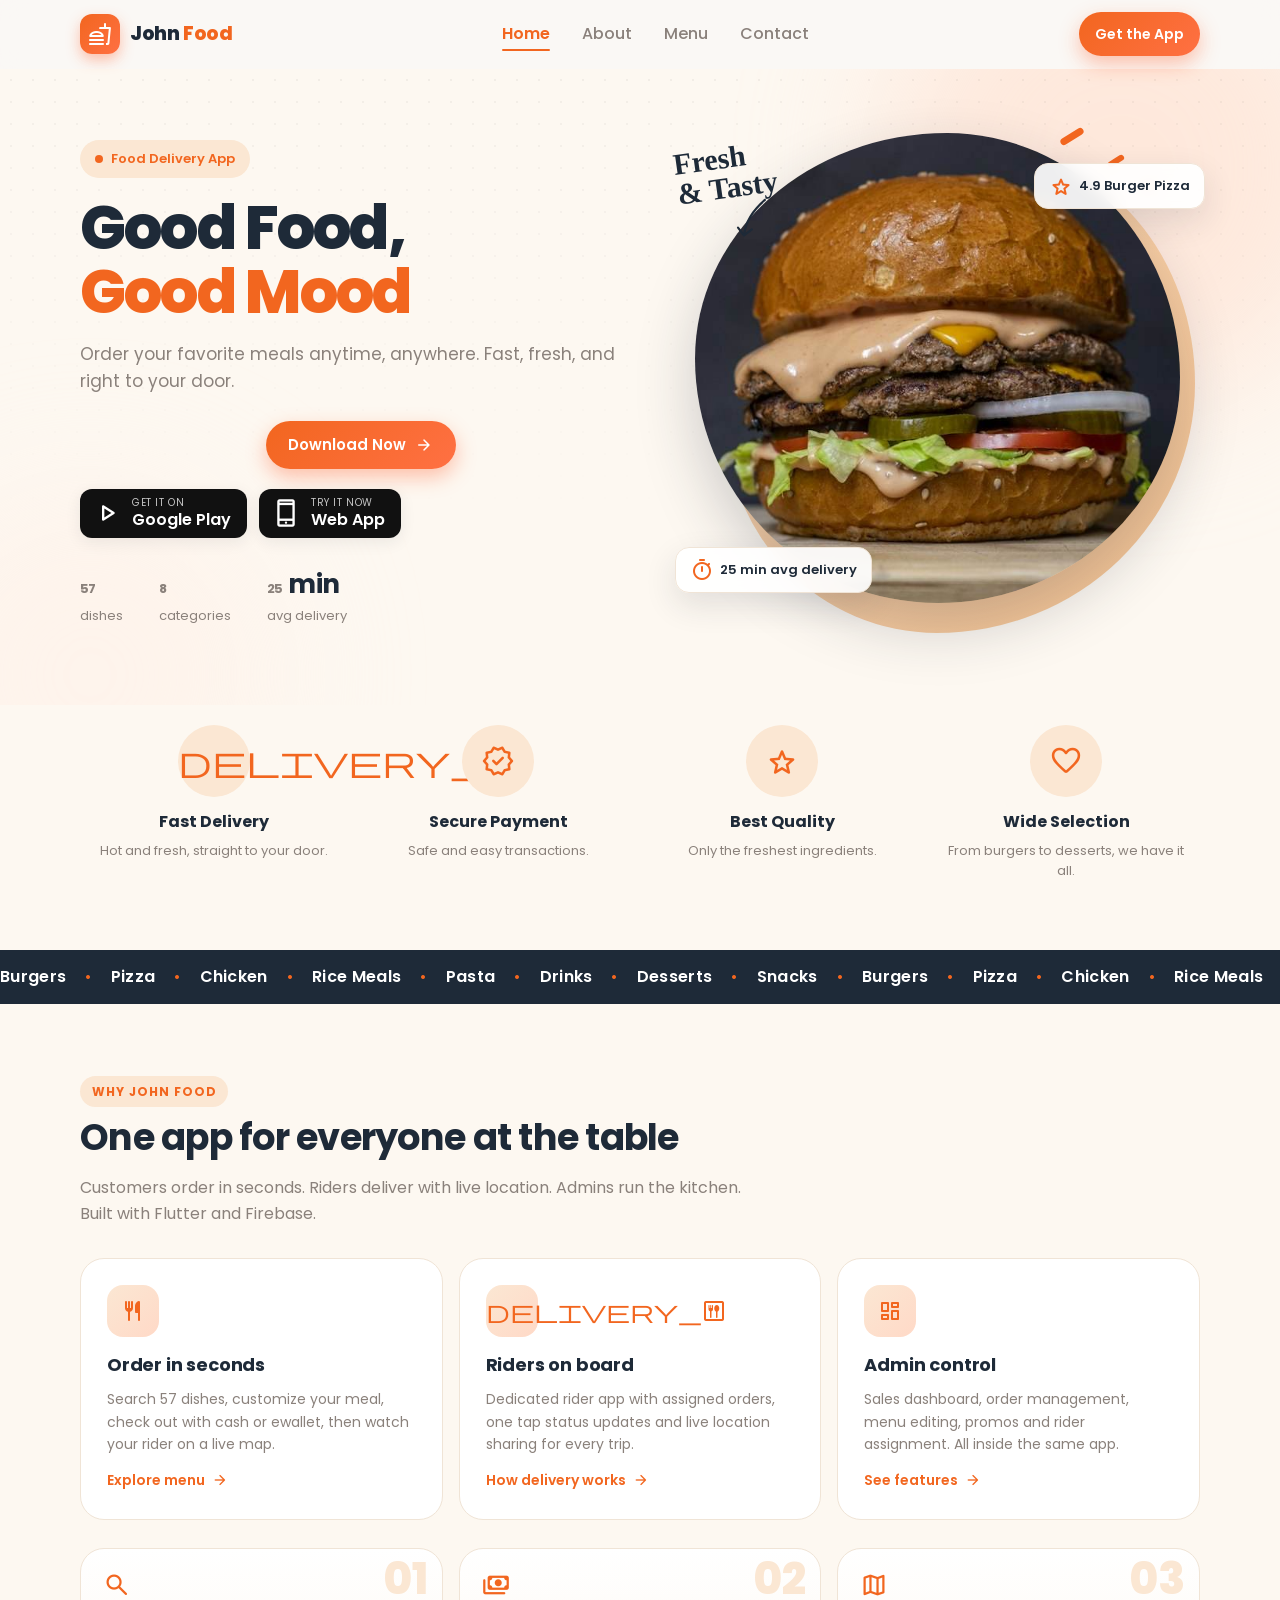
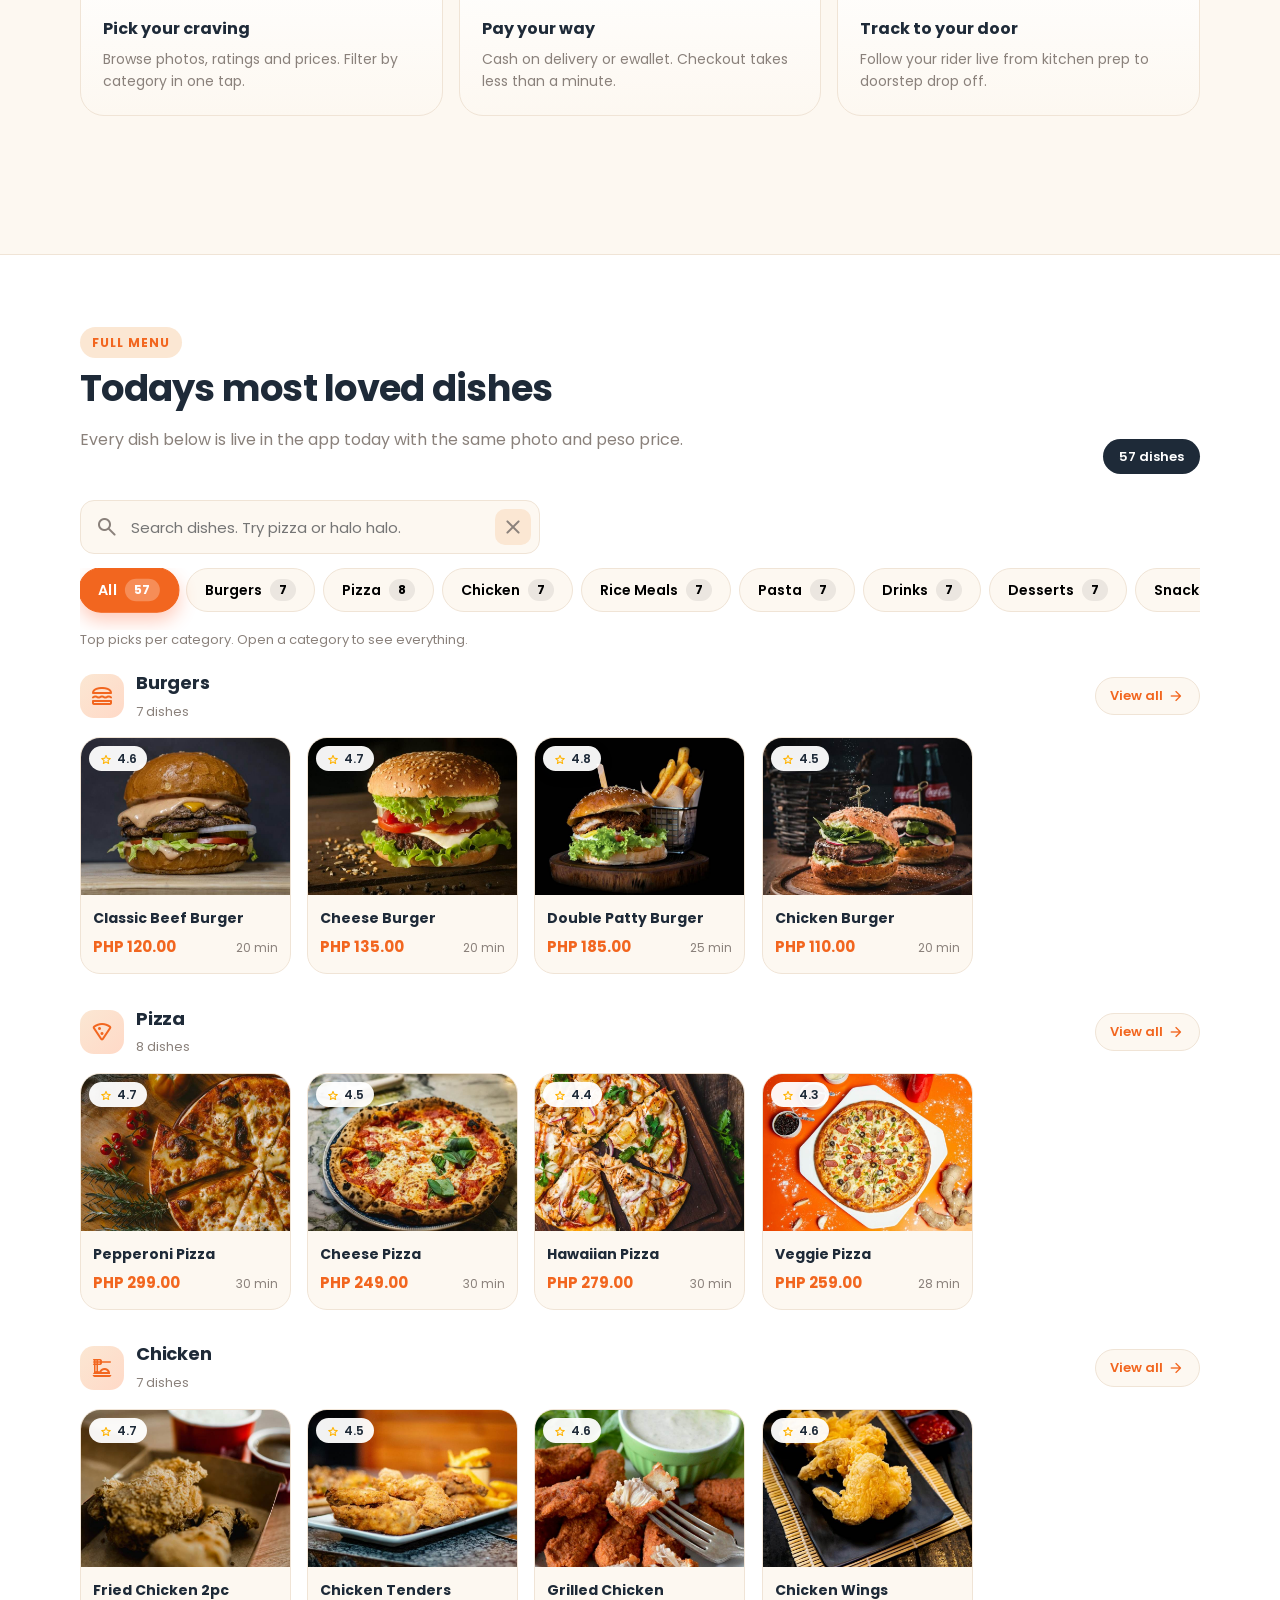
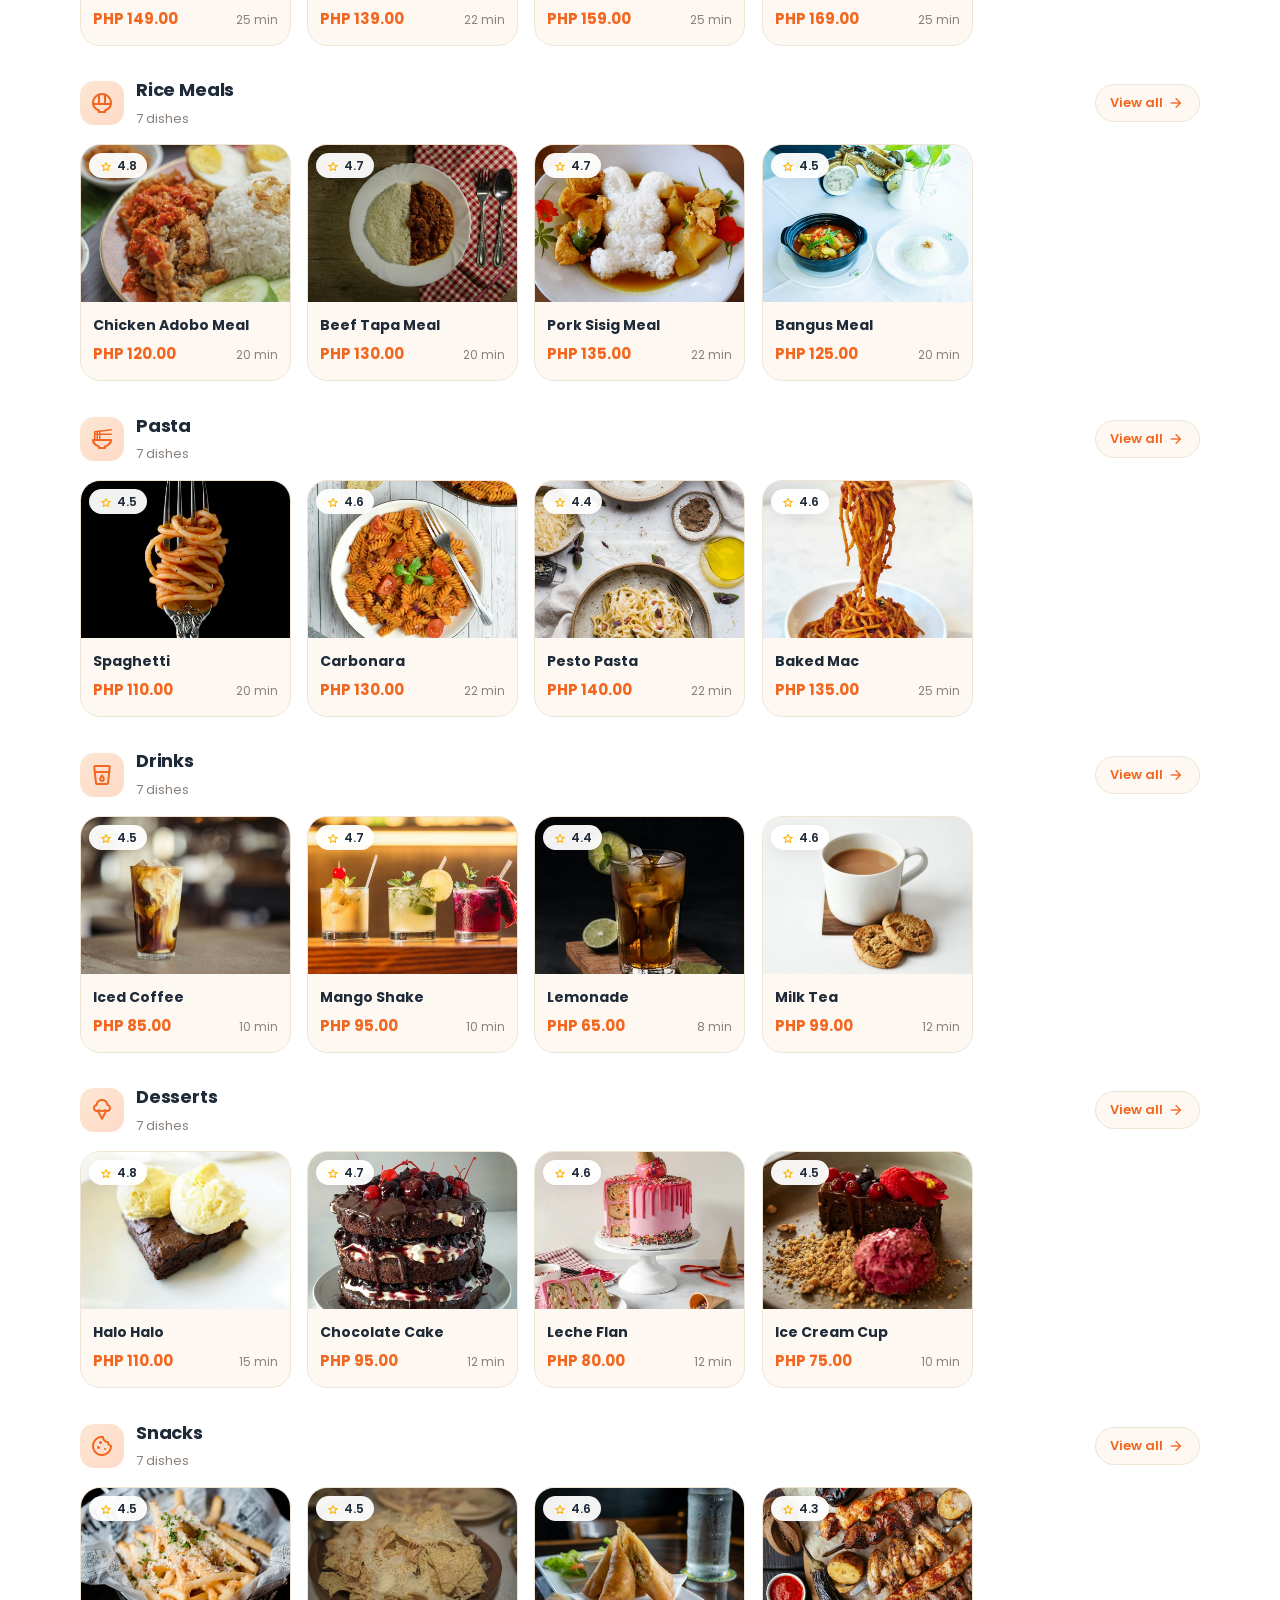
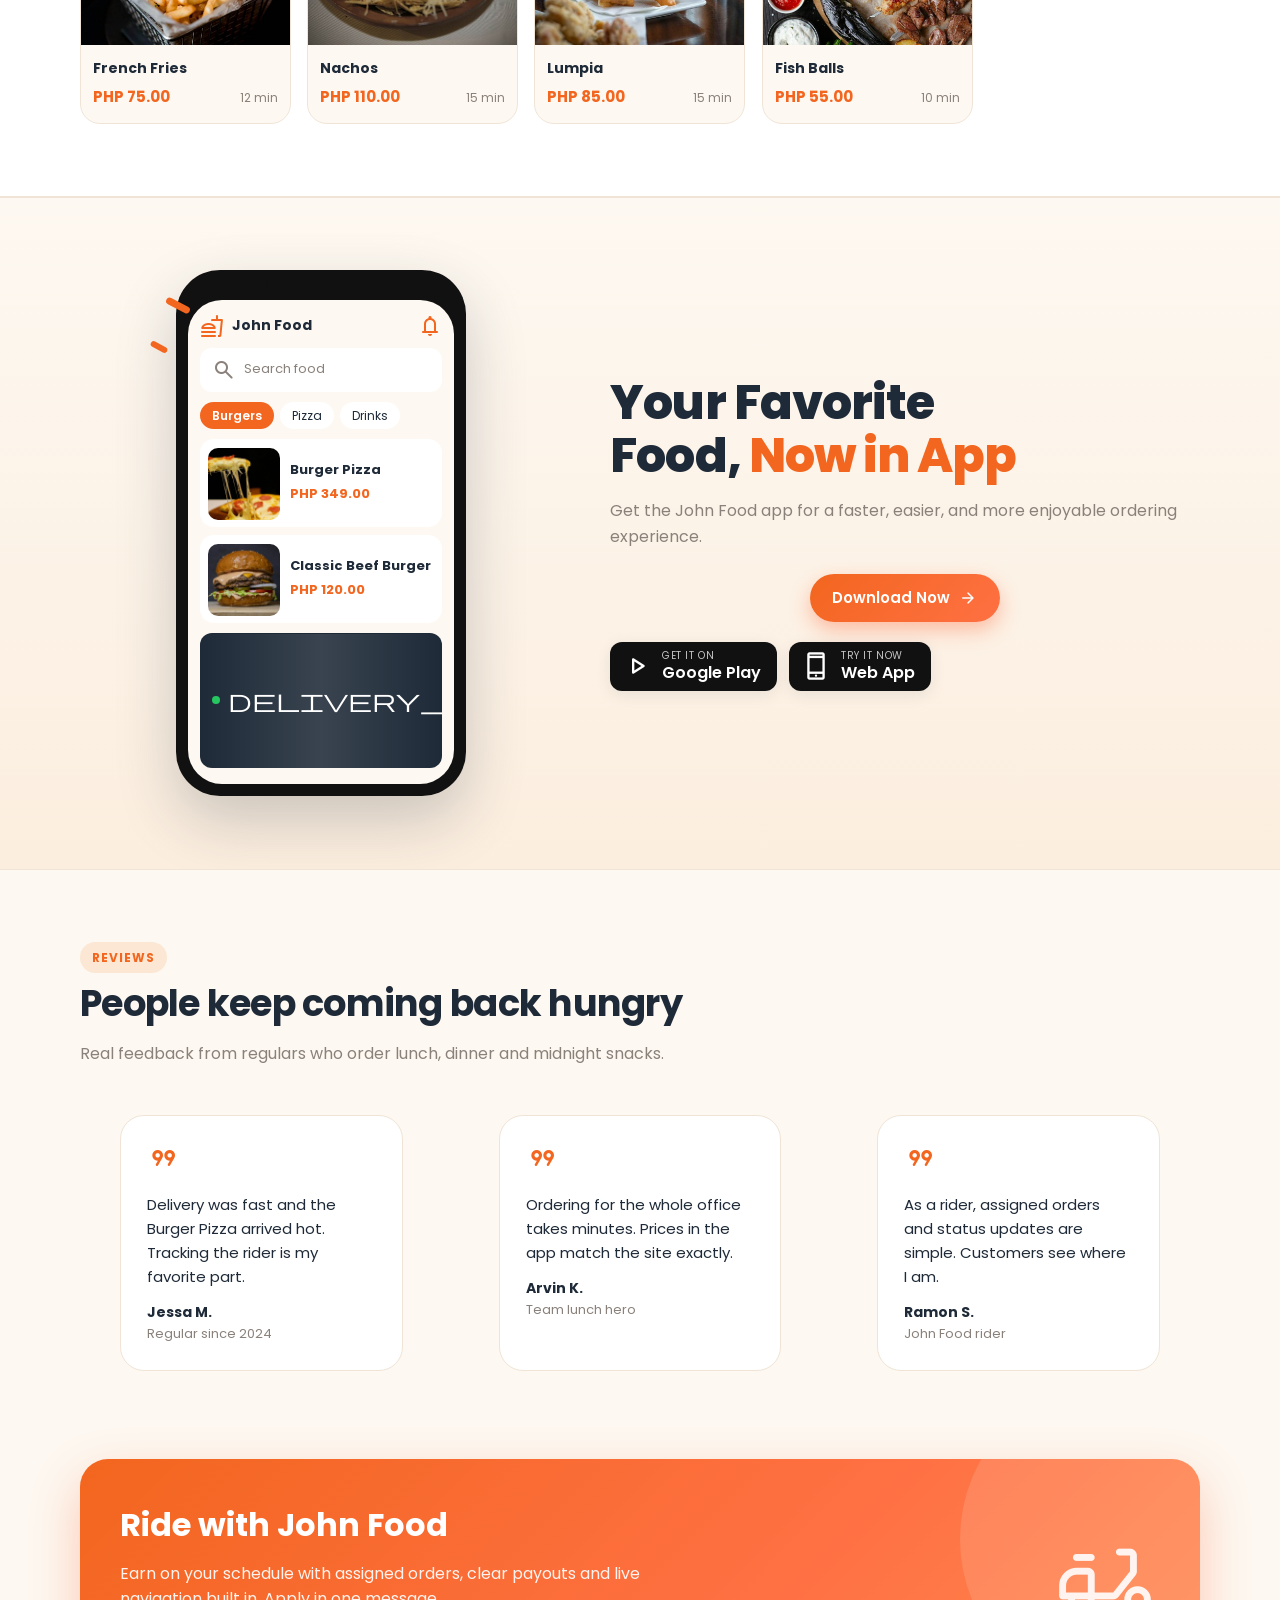
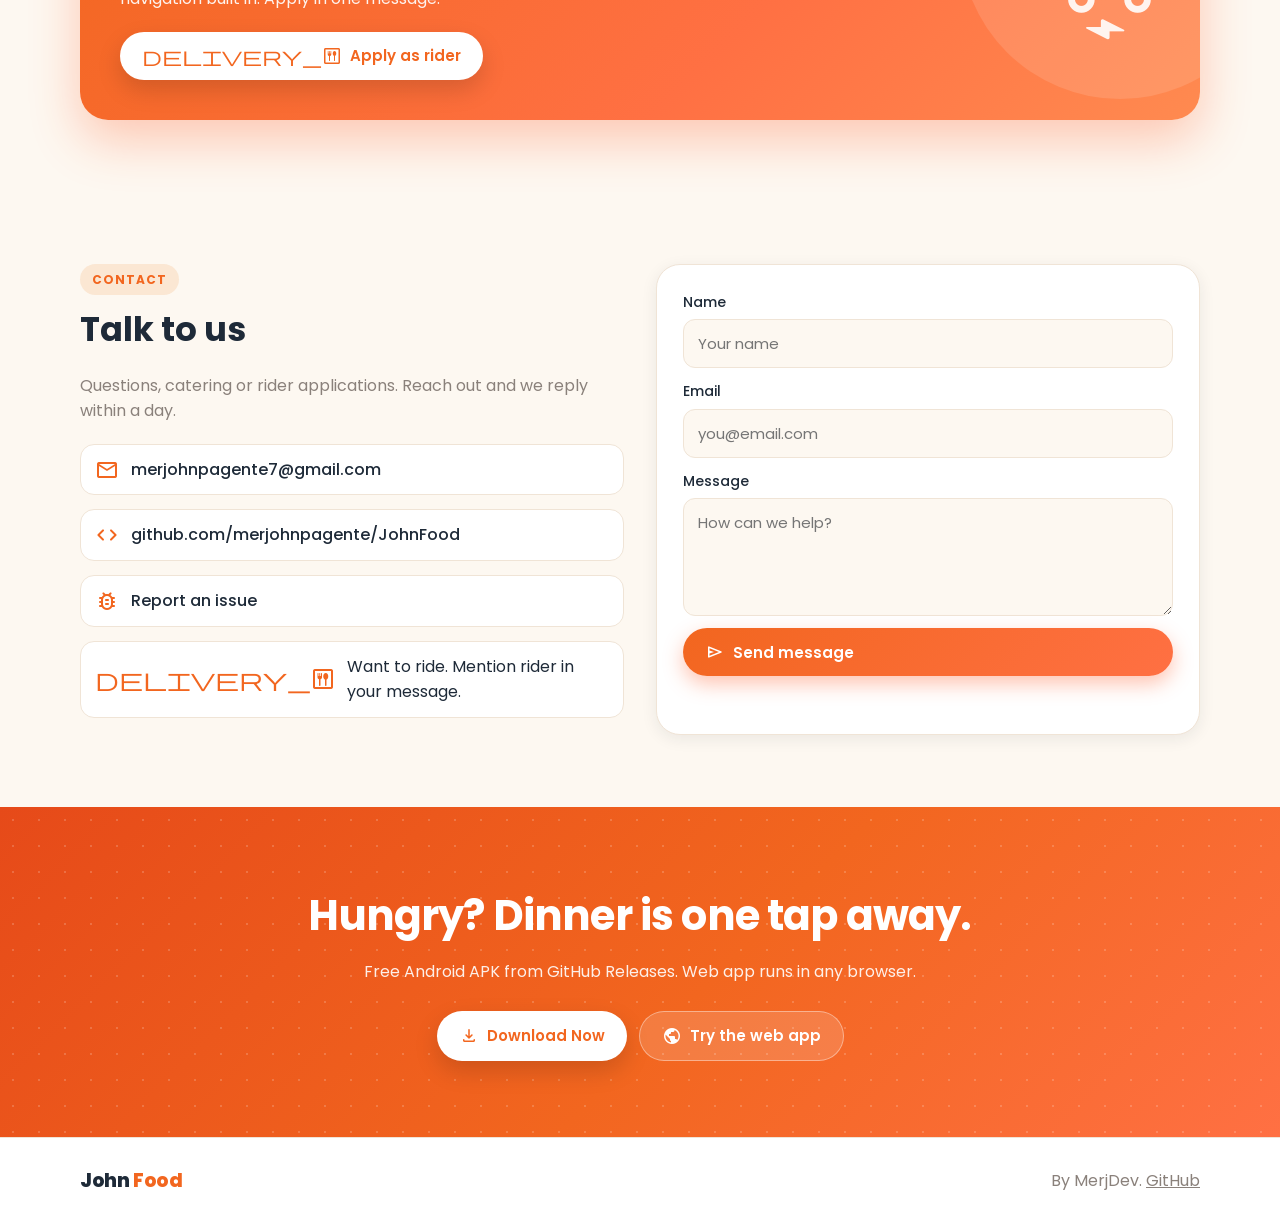
==== commit 37799510: "Landing: prefer transparent hero-nobg.png with jpg fallbacks" ====
--- a/landing/index.html
+++ b/landing/index.html
@@ -82,7 +82,7 @@
         </div>
         <div class="hero-art reveal" data-delay="200">
           <div class="hero-blob" aria-hidden="true"></div>
-          <img class="hero-img" src="assets/hero.jpg" onerror="this.onerror=null;this.src='assets/b1.jpg'" alt="Cheeseburger with fries and drink" fetchpriority="high">
+          <img class="hero-img" src="assets/hero-nobg.png" onerror="if(!this.dataset.f){this.dataset.f=1;this.src='assets/hero.jpg'}else{this.onerror=null;this.src='assets/b1.jpg'}" alt="Cheeseburger with fries and drink" fetchpriority="high">
           <span class="doodle" aria-hidden="true">Fresh<br>&amp; Tasty</span>
           <svg class="doodle-arrow" viewBox="0 0 60 60" fill="none" aria-hidden="true">
             <path d="M46 8 C 32 20, 24 32, 22 48" stroke="currentColor" stroke-width="2.5" stroke-linecap="round"/>
--- a/landing/styles.css
+++ b/landing/styles.css
@@ -1,19 +1,20 @@
 :root {
-  --primary: #FF5722;
-  --primary-dark: #E64A19;
+  --primary: #F2661F;
+  --primary-dark: #D9530F;
   --primary-soft: #FF8A50;
-  --ink: #1F1B18;
+  --ink: #1E2A38;
   --muted: #8A817B;
-  --canvas: #FAF7F5;
-  --tint: #FFEDE6;
+  --canvas: #FDF8F1;
+  --tint: #FBE7D3;
+  --peach: #FBD9B8;
   --white: #FFFFFF;
-  --border: #EFE8E3;
+  --border: #F0E4D6;
   --radius: 16px;
   --radius-lg: 24px;
   --max: 1120px;
-  --shadow-sm: 0 4px 16px rgba(31, 27, 24, .08);
-  --shadow-md: 0 12px 32px rgba(31, 27, 24, .12);
-  --shadow-lg: 0 24px 60px rgba(31, 27, 24, .22);
+  --shadow-sm: 0 4px 16px rgba(30, 42, 56, .08);
+  --shadow-md: 0 12px 32px rgba(30, 42, 56, .12);
+  --shadow-lg: 0 24px 60px rgba(30, 42, 56, .22);
 }
 
 * { box-sizing: border-box; }
@@ -826,10 +827,112 @@
   .blob, .phone, .float-card, .marquee-track, .app-track::after, .pulse, .rider-icon { animation: none; }
 }
 
+/* Good Food, Good Mood theme additions */
+.btn-pill { border-radius: 999px; }
+.brand-name em { font-style: normal; color: var(--primary); }
+
+.pill-badge {
+  background: var(--tint);
+  border-color: transparent;
+  box-shadow: none;
+}
+.pill-badge .dot { background: var(--primary); }
+
+/* Store badges */
+.store-row { display: flex; gap: 12px; flex-wrap: wrap; margin-top: 20px; }
+.store-badge {
+  display: inline-flex;
+  align-items: center;
+  gap: 10px;
+  background: #111;
+  color: #fff;
+  border-radius: 12px;
+  padding: 8px 16px 8px 12px;
+  text-decoration: none;
+  transition: transform .18s ease, box-shadow .18s ease;
+  box-shadow: var(--shadow-sm);
+}
+.store-badge:hover { transform: translateY(-2px); box-shadow: var(--shadow-md); }
+.store-badge .material-symbols-rounded { font-size: 30px; }
+.store-text { display: grid; line-height: 1.25; }
+.store-text small { font-size: 10px; text-transform: uppercase; letter-spacing: .06em; opacity: .75; }
+.store-text strong { font-size: 16px; font-weight: 600; }
+
+/* Hero art: blob photo with doodles */
+.hero-art { position: relative; width: min(500px, 100%); aspect-ratio: 1 / 1; justify-self: center; }
+.hero-blob {
+  position: absolute;
+  inset: 4% 0 0 6%;
+  background: linear-gradient(135deg, #FBD9B8, #F6C391);
+  border-radius: 58% 42% 55% 45% / 55% 48% 52% 45%;
+  animation: drift 9s ease-in-out infinite alternate;
+}
+.hero-img {
+  position: absolute;
+  inset: 0 3% 6% 0;
+  width: 97%;
+  height: 94%;
+  object-fit: cover;
+  border-radius: 52% 48% 50% 50% / 48% 52% 48% 52%;
+  box-shadow: var(--shadow-lg);
+}
+.doodle {
+  position: absolute;
+  top: 2%;
+  left: -4%;
+  font-family: 'Caveat', cursive;
+  font-size: 30px;
+  font-weight: 700;
+  line-height: 1;
+  color: var(--ink);
+  transform: rotate(-8deg);
+}
+.doodle-arrow { position: absolute; top: 12%; left: 6%; width: 52px; height: 52px; color: var(--ink); }
+.spark { position: absolute; width: 26px; height: 7px; border-radius: 99px; background: var(--primary); }
+.spark.s1 { top: 0; right: 22%; transform: rotate(-32deg); }
+.spark.s2 { top: 5%; right: 14%; transform: rotate(-32deg); height: 6px; width: 18px; }
+.spark.s3 { top: 10%; right: 8%; transform: rotate(-32deg); height: 6px; width: 12px; }
+.hero-art .float-card.g1 { top: 6%; right: -2%; }
+.hero-art .float-card.g2 { bottom: 8%; left: -4%; animation-delay: -2s; }
+.hero-art .float-card { animation: bob 4s ease-in-out infinite; }
+
+/* Features strip */
+.features { padding: 8px 0 56px; }
+.features-grid { display: grid; grid-template-columns: repeat(4, 1fr); gap: 16px; }
+.feature { text-align: center; padding: 12px 8px; border-radius: var(--radius-lg); transition: transform .2s ease, background .2s ease; }
+.feature:hover { transform: translateY(-4px); background: #fff; box-shadow: var(--shadow-sm); }
+.feature-icon {
+  width: 72px;
+  height: 72px;
+  border-radius: 50%;
+  background: var(--tint);
+  color: var(--primary);
+  display: grid;
+  place-items: center;
+  margin: 0 auto 12px;
+  transition: transform .2s ease;
+}
+.feature:hover .feature-icon { transform: scale(1.08) rotate(-6deg); }
+.feature-icon .material-symbols-rounded { font-size: 34px; }
+.feature h3 { margin: 0 0 6px; font-size: 16px; }
+.feature p { margin: 0; font-size: 13px; }
+
+/* App download section */
+.app-sect { background: linear-gradient(180deg, var(--canvas), #FBEBD9 130%); border-block: 1px solid var(--border); overflow: clip; }
+.app-grid { display: grid; grid-template-columns: .9fr 1.1fr; gap: 48px; align-items: center; }
+.app-copy h2 { font-size: clamp(2rem, 4.5vw, 3rem); line-height: 1.1; letter-spacing: -.02em; margin: 0 0 14px; font-weight: 800; }
+.app-copy .cta-row { margin-top: 24px; }
+.app-sect .hero-phone { position: relative; }
+.app-sect .spark.s1 { top: 6%; left: -4%; transform: rotate(28deg); }
+.app-sect .spark.s2 { top: 14%; left: -9%; transform: rotate(28deg); }
+
 /* Responsive */
 @media (max-width: 960px) {
   .hero-grid { grid-template-columns: 1fr; gap: 44px; }
   .hero-phone { order: 2; }
+  .hero-art { order: 2; margin-top: 8px; }
+  .app-grid { grid-template-columns: 1fr; gap: 40px; }
+  .features-grid { grid-template-columns: repeat(2, 1fr); }
   .cards3 { grid-template-columns: 1fr; }
   .steps { grid-template-columns: 1fr; }
   .contact-grid { grid-template-columns: 1fr; }
@@ -866,6 +969,10 @@
   .drawer .btn { justify-content: center; margin-top: 8px; }
   .nav-inner { gap: 12px; }
   .cta-row .btn { flex: 1; justify-content: center; }
+  .store-row .store-badge { flex: 1; justify-content: center; }
+  .doodle { font-size: 24px; left: 0; }
+  .hero-art .float-card.g1 { right: 0; }
+  .hero-art .float-card.g2 { left: 0; }
   .hero { padding: 40px 0 52px; }
   .section { padding: 52px 0; }
   .mini-stats { gap: 24px; }
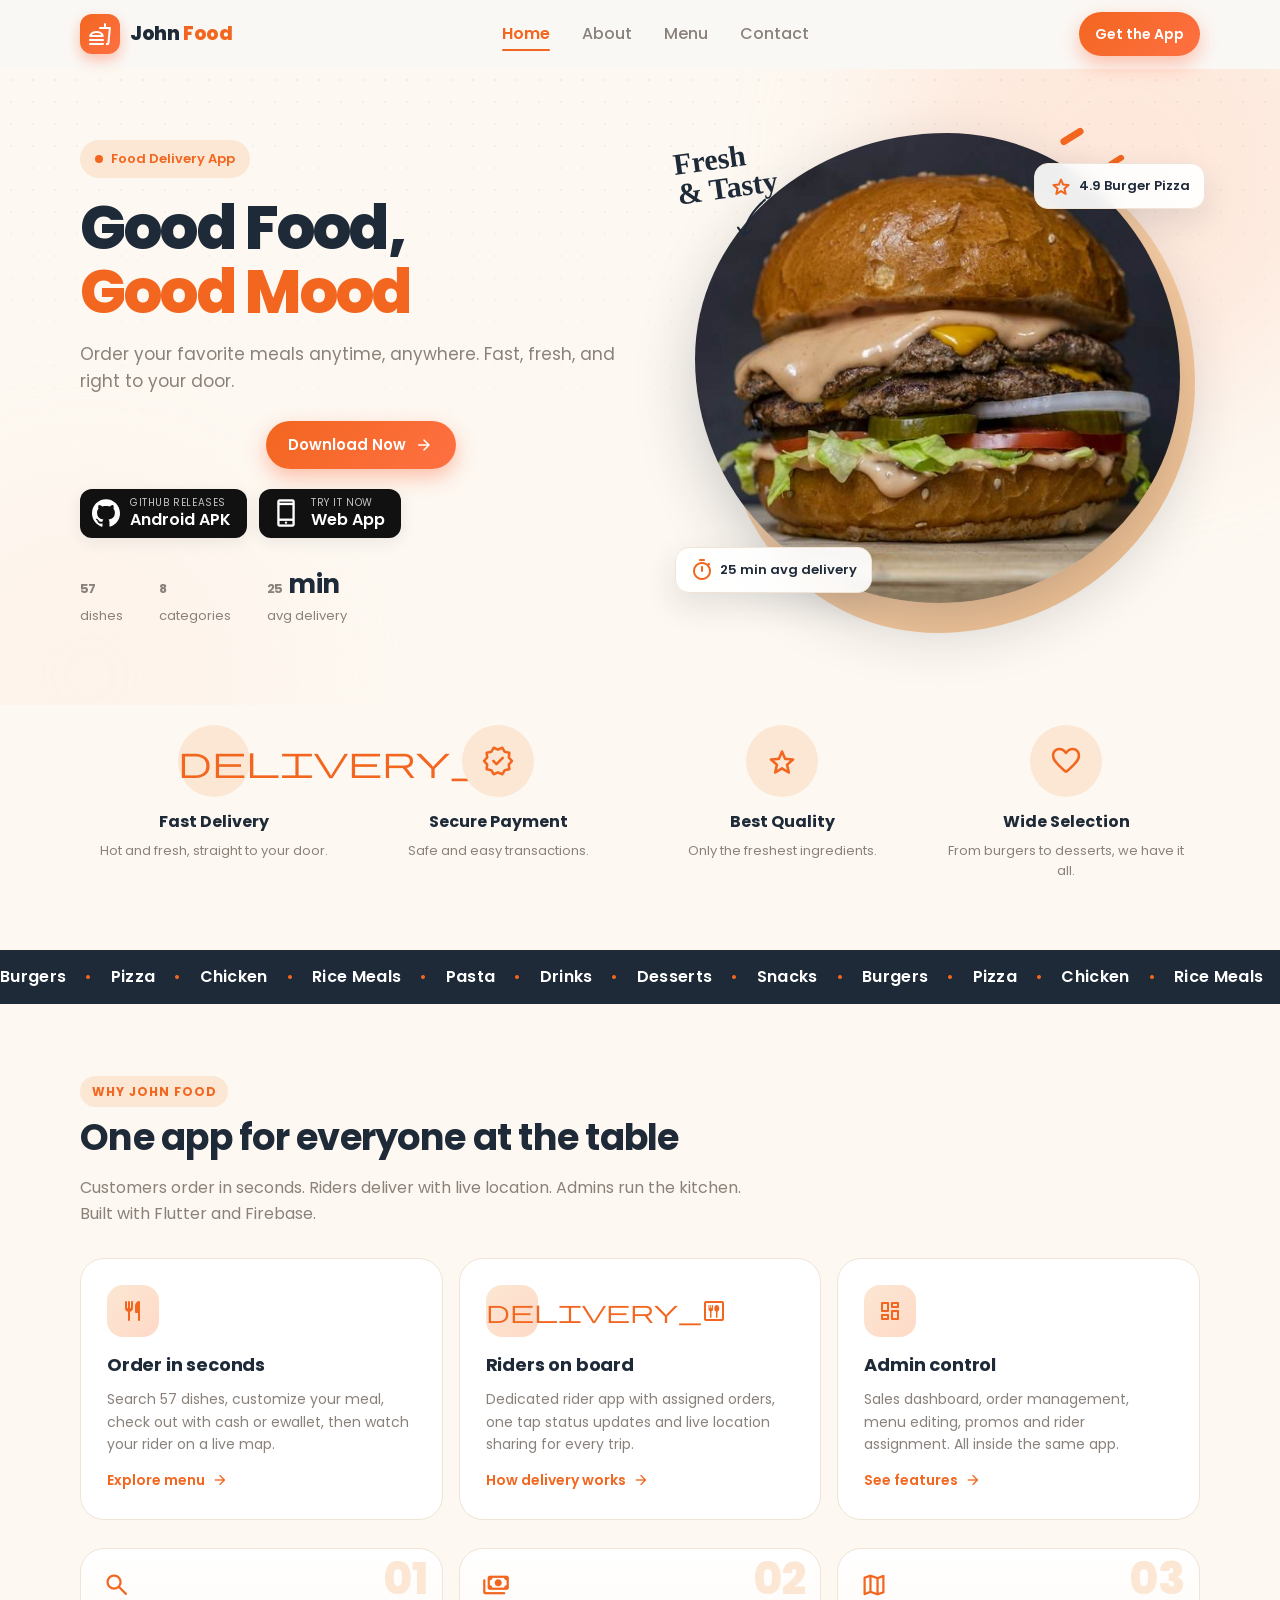
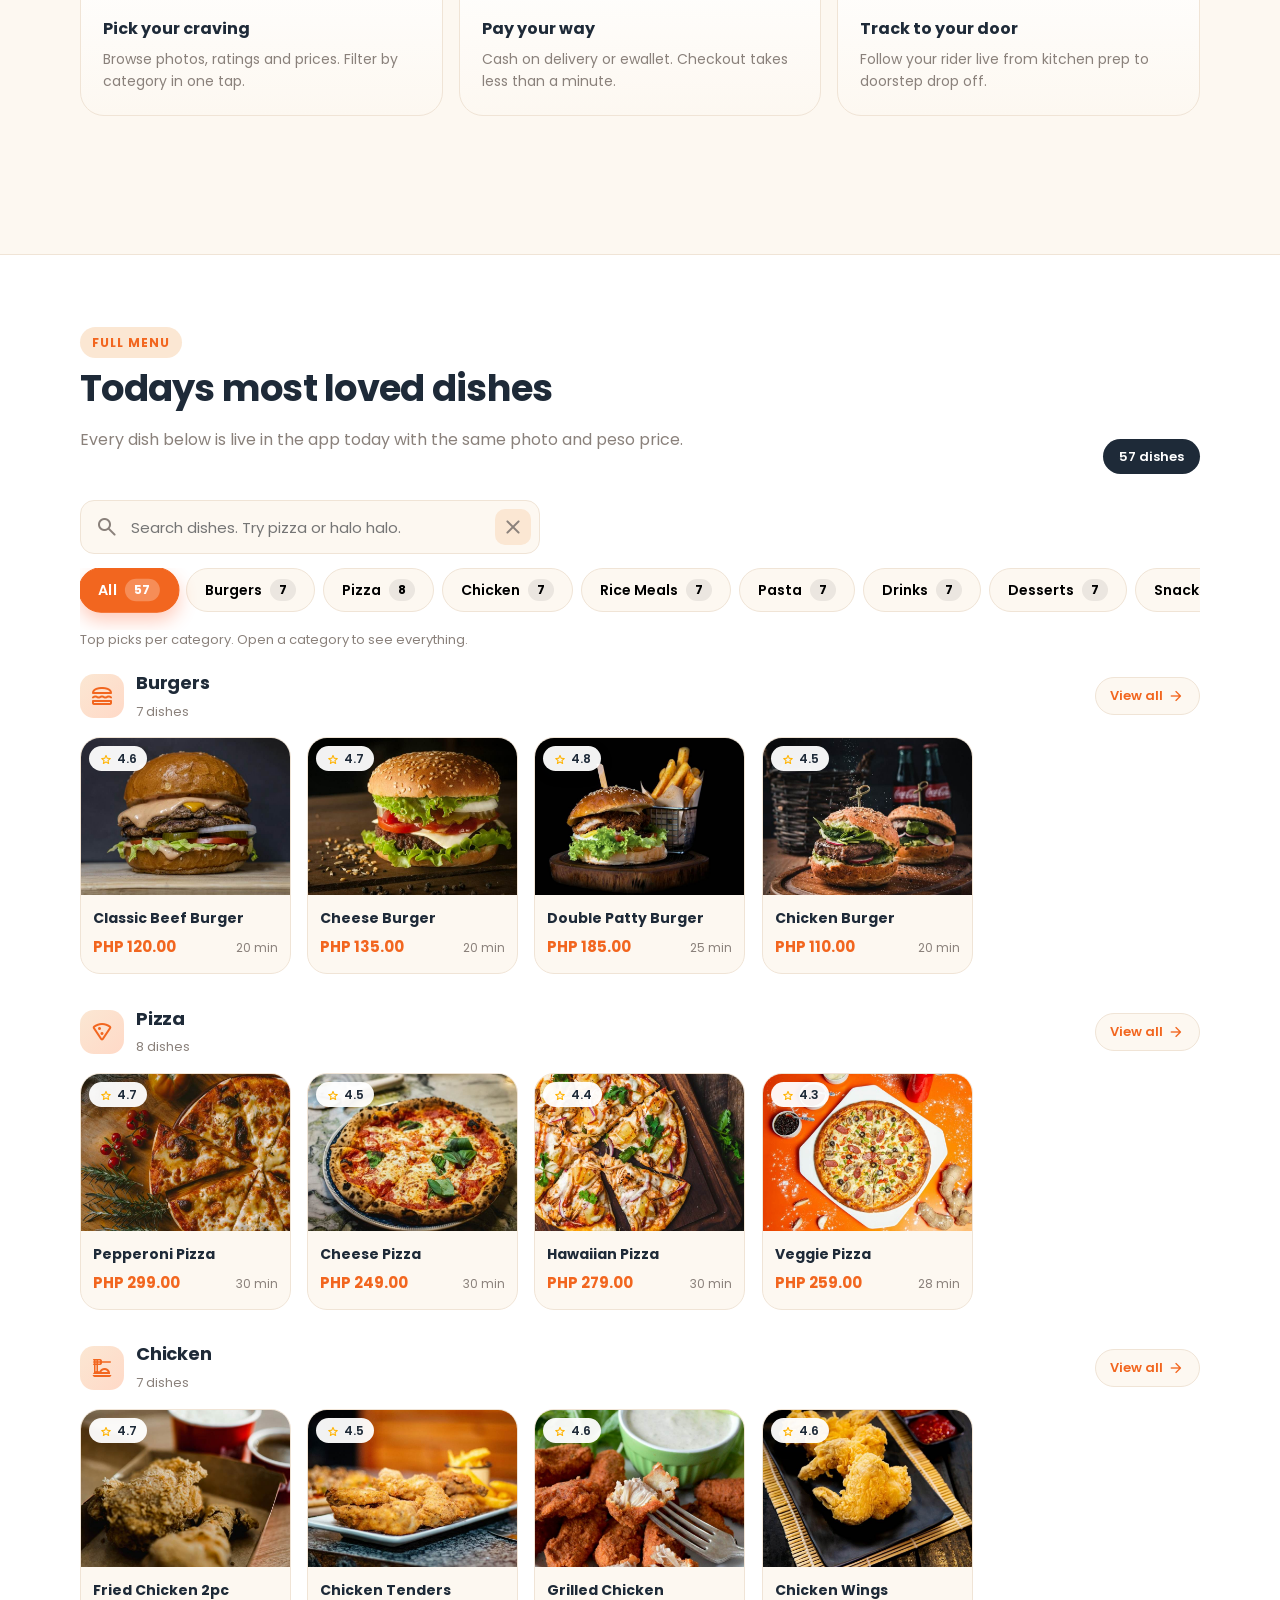
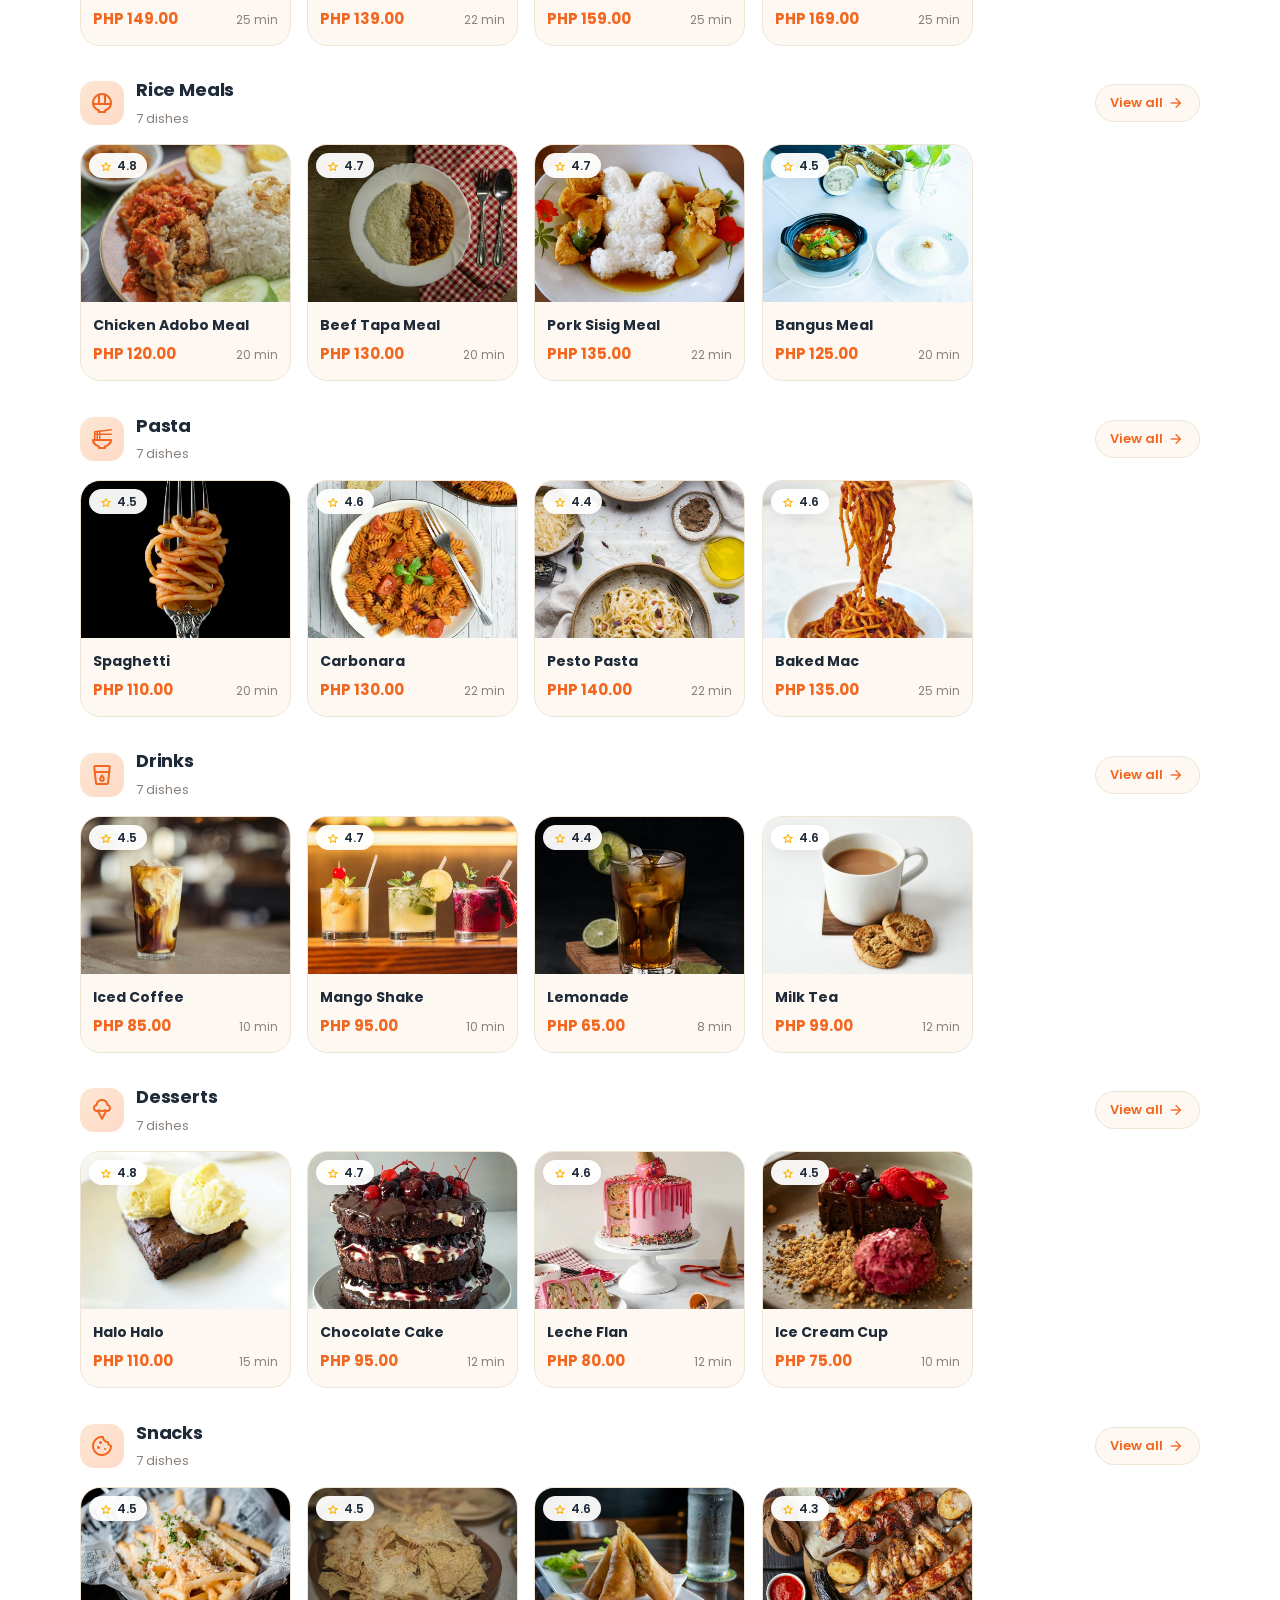
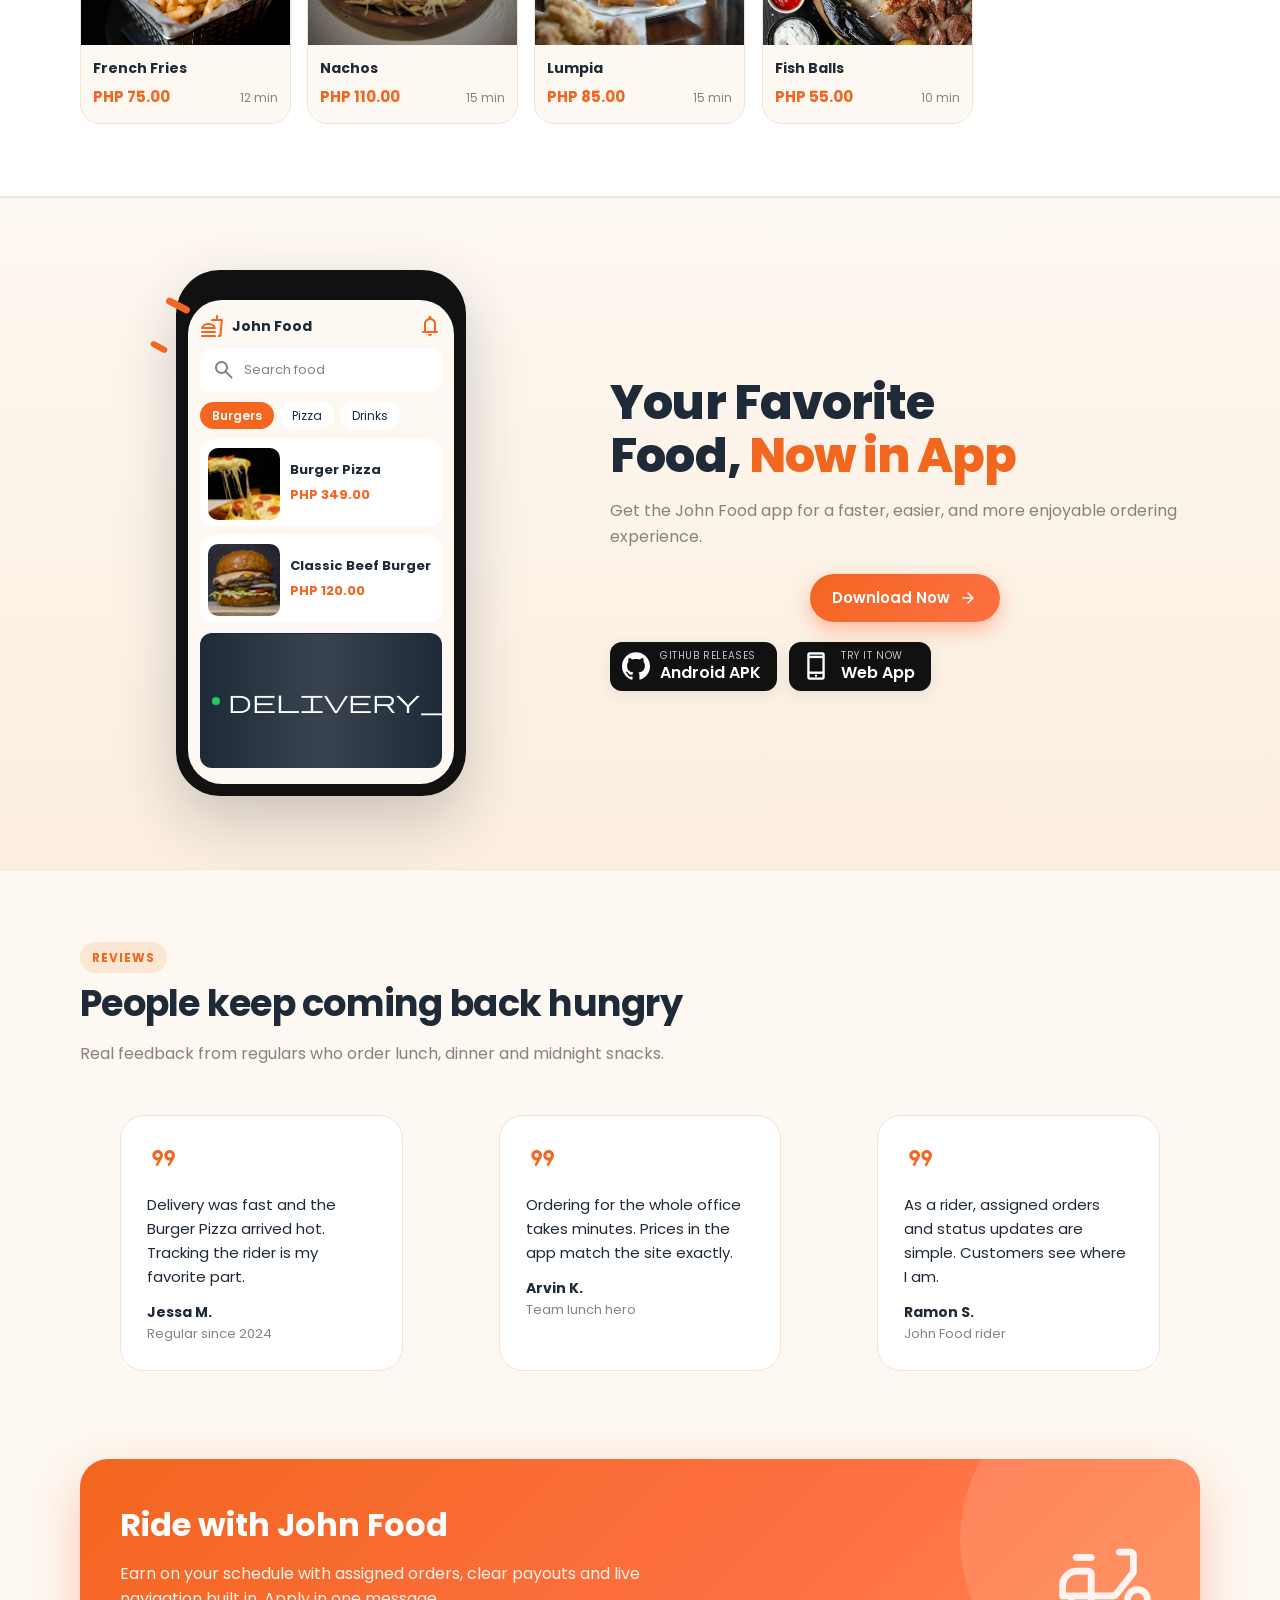
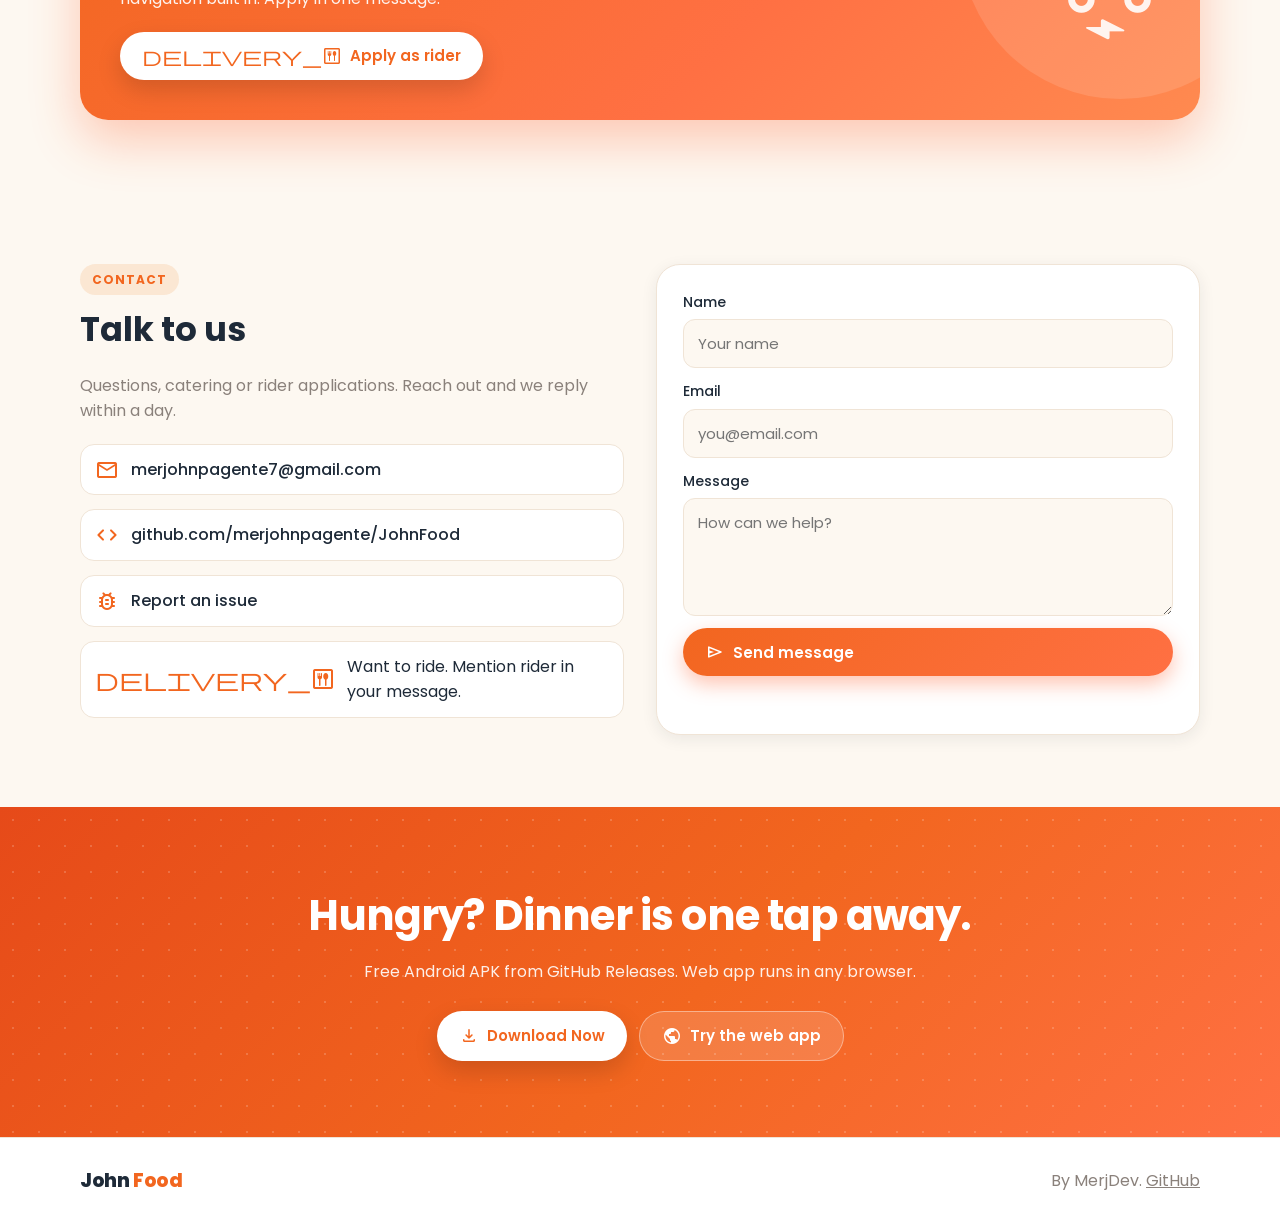
==== commit 6f820dd3: "Landing: GitHub APK badge instead of Play Store, Web App badge kept" ====
--- a/landing/index.html
+++ b/landing/index.html
@@ -65,9 +65,9 @@
             </a>
           </div>
           <div class="store-row reveal" data-delay="300">
-            <a class="store-badge magnetic" href="https://github.com/merjohnpagente/JohnFood/releases/latest" aria-label="Get it on Google Play">
-              <span class="material-symbols-rounded">play_arrow</span>
-              <span class="store-text"><small>Get it on</small><strong>Google Play</strong></span>
+            <a class="store-badge magnetic" href="https://github.com/merjohnpagente/JohnFood/releases/latest" aria-label="Download Android APK from GitHub">
+              <svg class="github-mark" viewBox="0 0 24 24" fill="currentColor" aria-hidden="true"><path d="M12 .297c-6.63 0-12 5.373-12 12 0 5.303 3.438 9.8 8.205 11.385.6.113.82-.258.82-.577 0-.285-.01-1.04-.015-2.04-3.338.724-4.042-1.61-4.042-1.61C4.422 18.07 3.633 17.7 3.633 17.7c-1.087-.744.084-.729.084-.729 1.205.084 1.838 1.236 1.838 1.236 1.07 1.835 2.809 1.305 3.495.998.108-.776.417-1.305.76-1.605-2.665-.3-5.466-1.332-5.466-5.93 0-1.31.465-2.38 1.235-3.22-.135-.303-.54-1.523.105-3.176 0 0 1.005-.322 3.3 1.23.96-.267 1.98-.399 3-.405 1.02.006 2.04.138 3 .405 2.28-1.552 3.285-1.23 3.285-1.23.645 1.653.24 2.873.12 3.176.765.84 1.23 1.91 1.23 3.22 0 4.61-2.805 5.625-5.475 5.92.42.36.81 1.096.81 2.22 0 1.606-.015 2.896-.015 3.286 0 .315.21.69.825.57C20.565 22.092 24 17.592 24 12.297c0-6.627-5.373-12-12-12"/></svg>
+              <span class="store-text"><small>GitHub Releases</small><strong>Android APK</strong></span>
             </a>
             <a class="store-badge magnetic" href="https://merjohnpagente.github.io/JohnFood/" aria-label="Open the web app">
               <span class="material-symbols-rounded">phone_iphone</span>
@@ -235,9 +235,9 @@
             </a>
           </div>
           <div class="store-row reveal" data-delay="280">
-            <a class="store-badge magnetic" href="https://github.com/merjohnpagente/JohnFood/releases/latest" aria-label="Get it on Google Play">
-              <span class="material-symbols-rounded">play_arrow</span>
-              <span class="store-text"><small>Get it on</small><strong>Google Play</strong></span>
+            <a class="store-badge magnetic" href="https://github.com/merjohnpagente/JohnFood/releases/latest" aria-label="Download Android APK from GitHub">
+              <svg class="github-mark" viewBox="0 0 24 24" fill="currentColor" aria-hidden="true"><path d="M12 .297c-6.63 0-12 5.373-12 12 0 5.303 3.438 9.8 8.205 11.385.6.113.82-.258.82-.577 0-.285-.01-1.04-.015-2.04-3.338.724-4.042-1.61-4.042-1.61C4.422 18.07 3.633 17.7 3.633 17.7c-1.087-.744.084-.729.084-.729 1.205.084 1.838 1.236 1.838 1.236 1.07 1.835 2.809 1.305 3.495.998.108-.776.417-1.305.76-1.605-2.665-.3-5.466-1.332-5.466-5.93 0-1.31.465-2.38 1.235-3.22-.135-.303-.54-1.523.105-3.176 0 0 1.005-.322 3.3 1.23.96-.267 1.98-.399 3-.405 1.02.006 2.04.138 3 .405 2.28-1.552 3.285-1.23 3.285-1.23.645 1.653.24 2.873.12 3.176.765.84 1.23 1.91 1.23 3.22 0 4.61-2.805 5.625-5.475 5.92.42.36.81 1.096.81 2.22 0 1.606-.015 2.896-.015 3.286 0 .315.21.69.825.57C20.565 22.092 24 17.592 24 12.297c0-6.627-5.373-12-12-12"/></svg>
+              <span class="store-text"><small>GitHub Releases</small><strong>Android APK</strong></span>
             </a>
             <a class="store-badge magnetic" href="https://merjohnpagente.github.io/JohnFood/" aria-label="Open the web app">
               <span class="material-symbols-rounded">phone_iphone</span>
--- a/landing/styles.css
+++ b/landing/styles.css
@@ -854,6 +854,7 @@
 }
 .store-badge:hover { transform: translateY(-2px); box-shadow: var(--shadow-md); }
 .store-badge .material-symbols-rounded { font-size: 30px; }
+.store-badge .github-mark { width: 28px; height: 28px; flex-shrink: 0; }
 .store-text { display: grid; line-height: 1.25; }
 .store-text small { font-size: 10px; text-transform: uppercase; letter-spacing: .06em; opacity: .75; }
 .store-text strong { font-size: 16px; font-weight: 600; }
